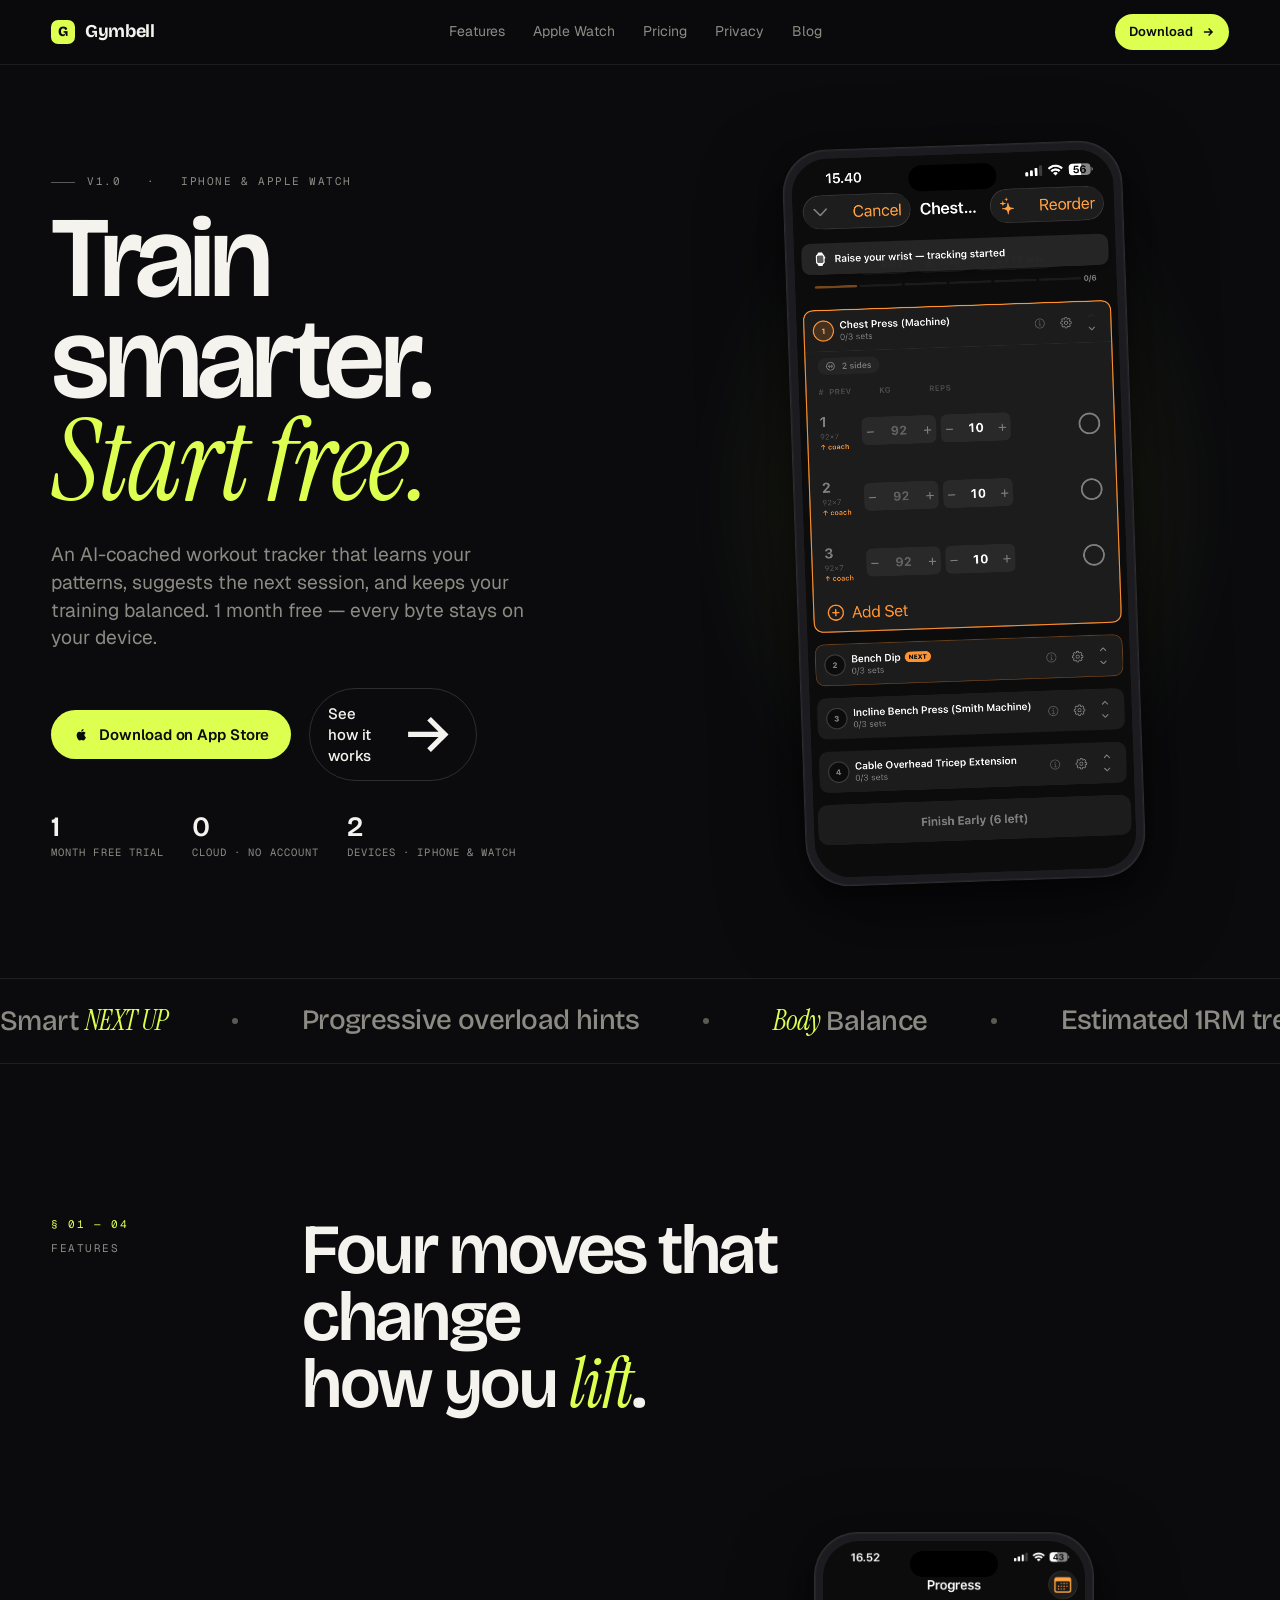
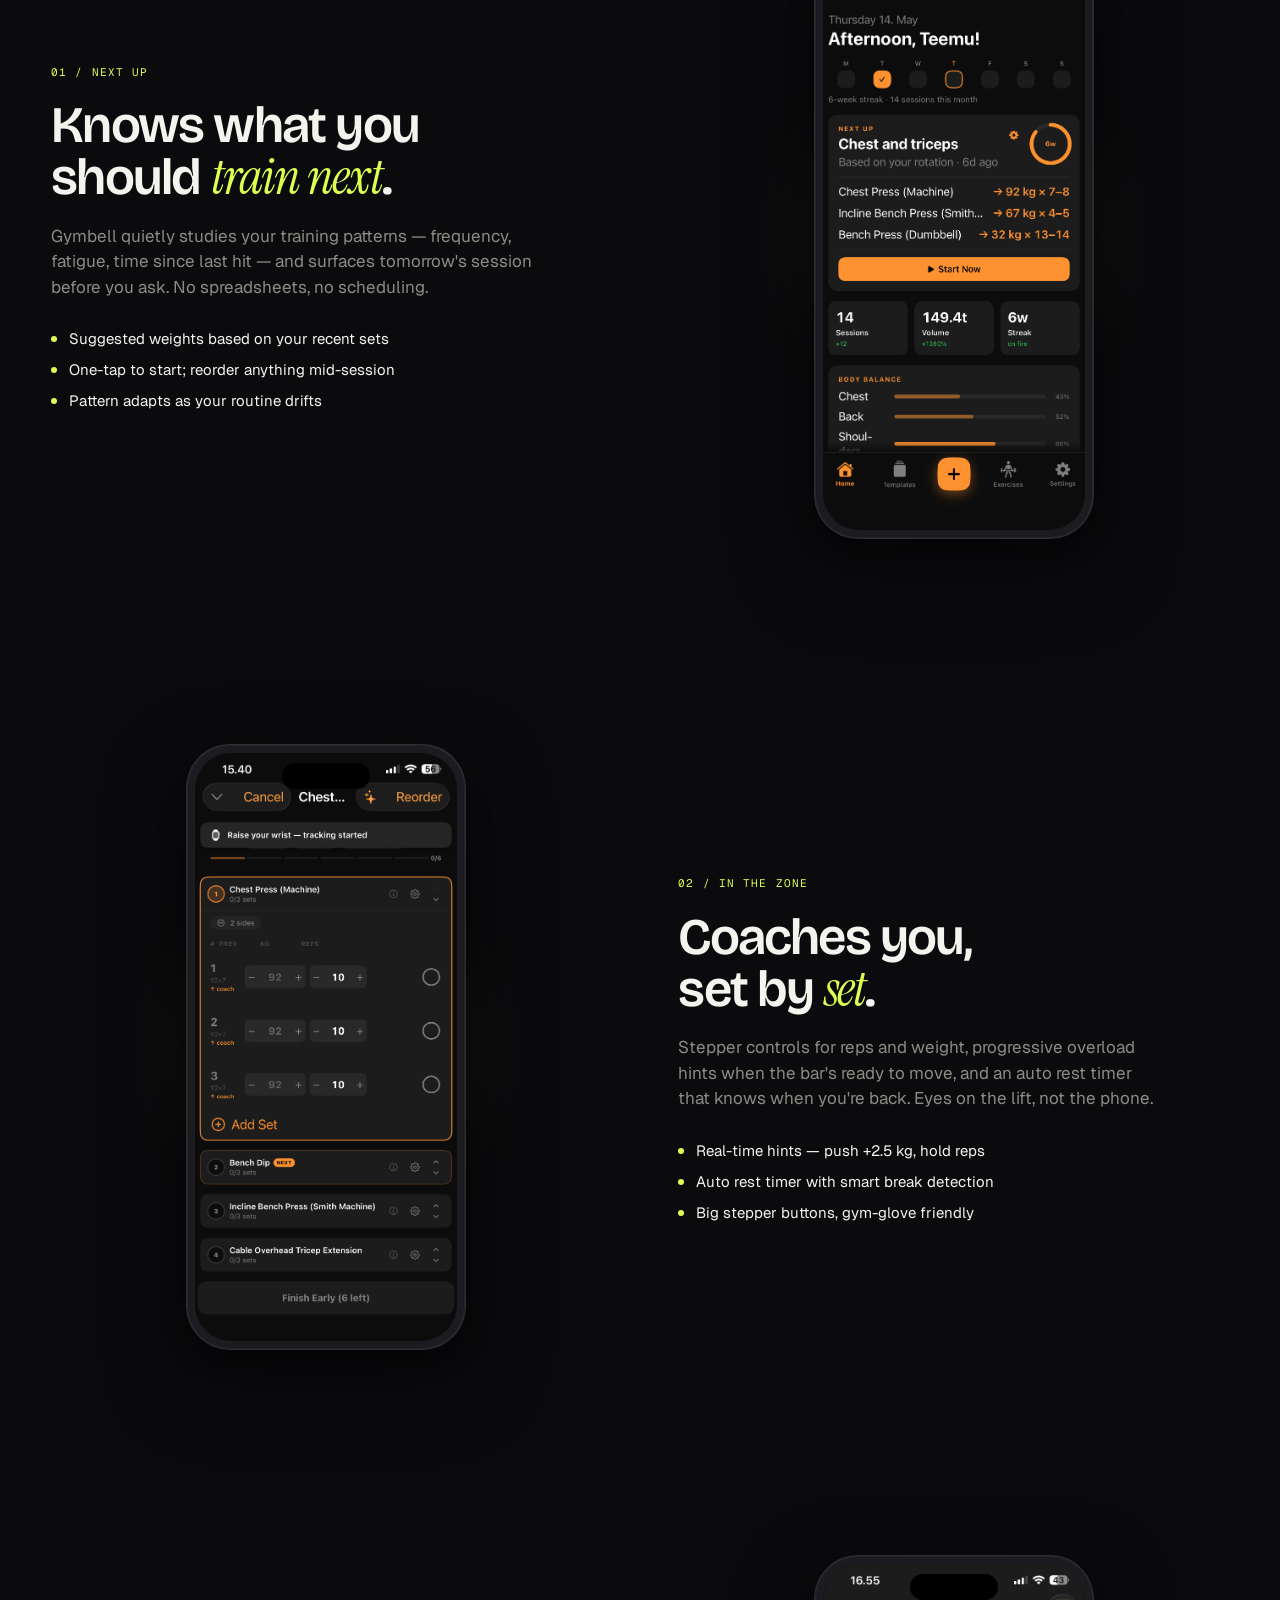
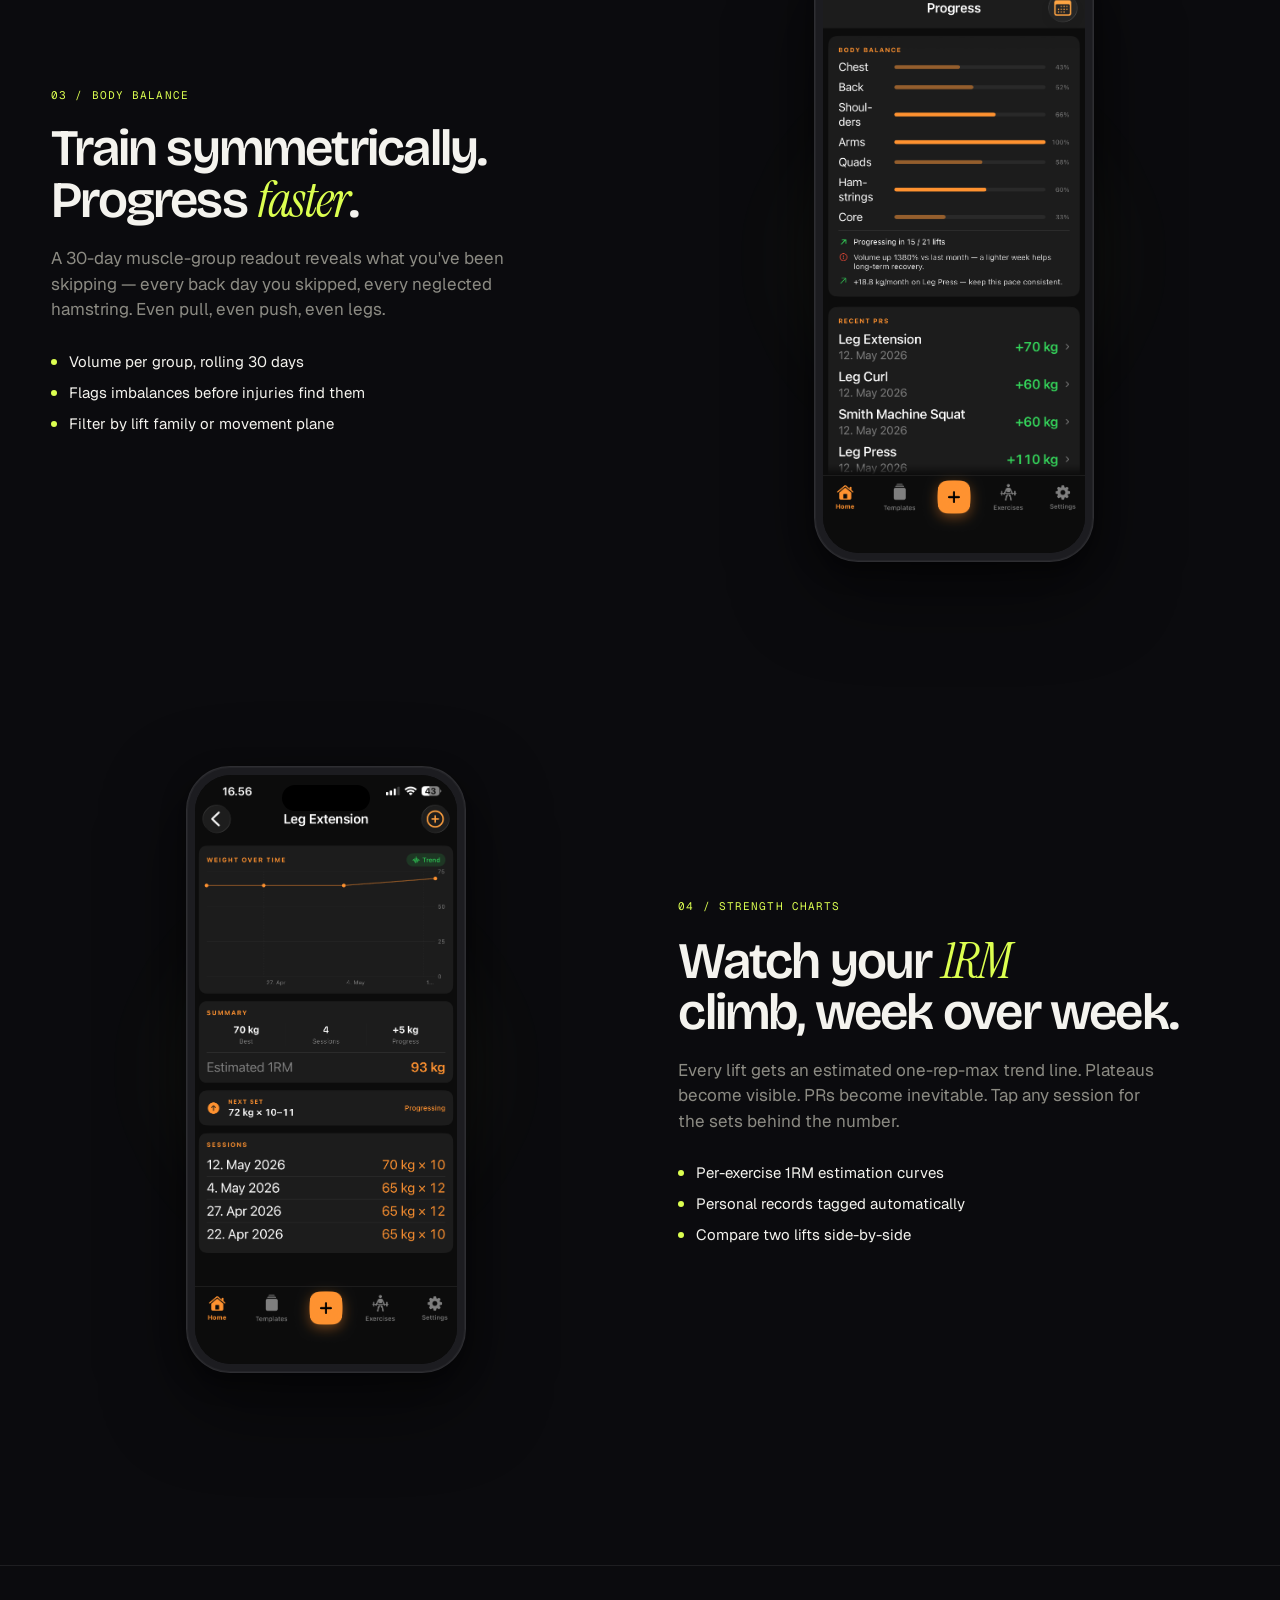
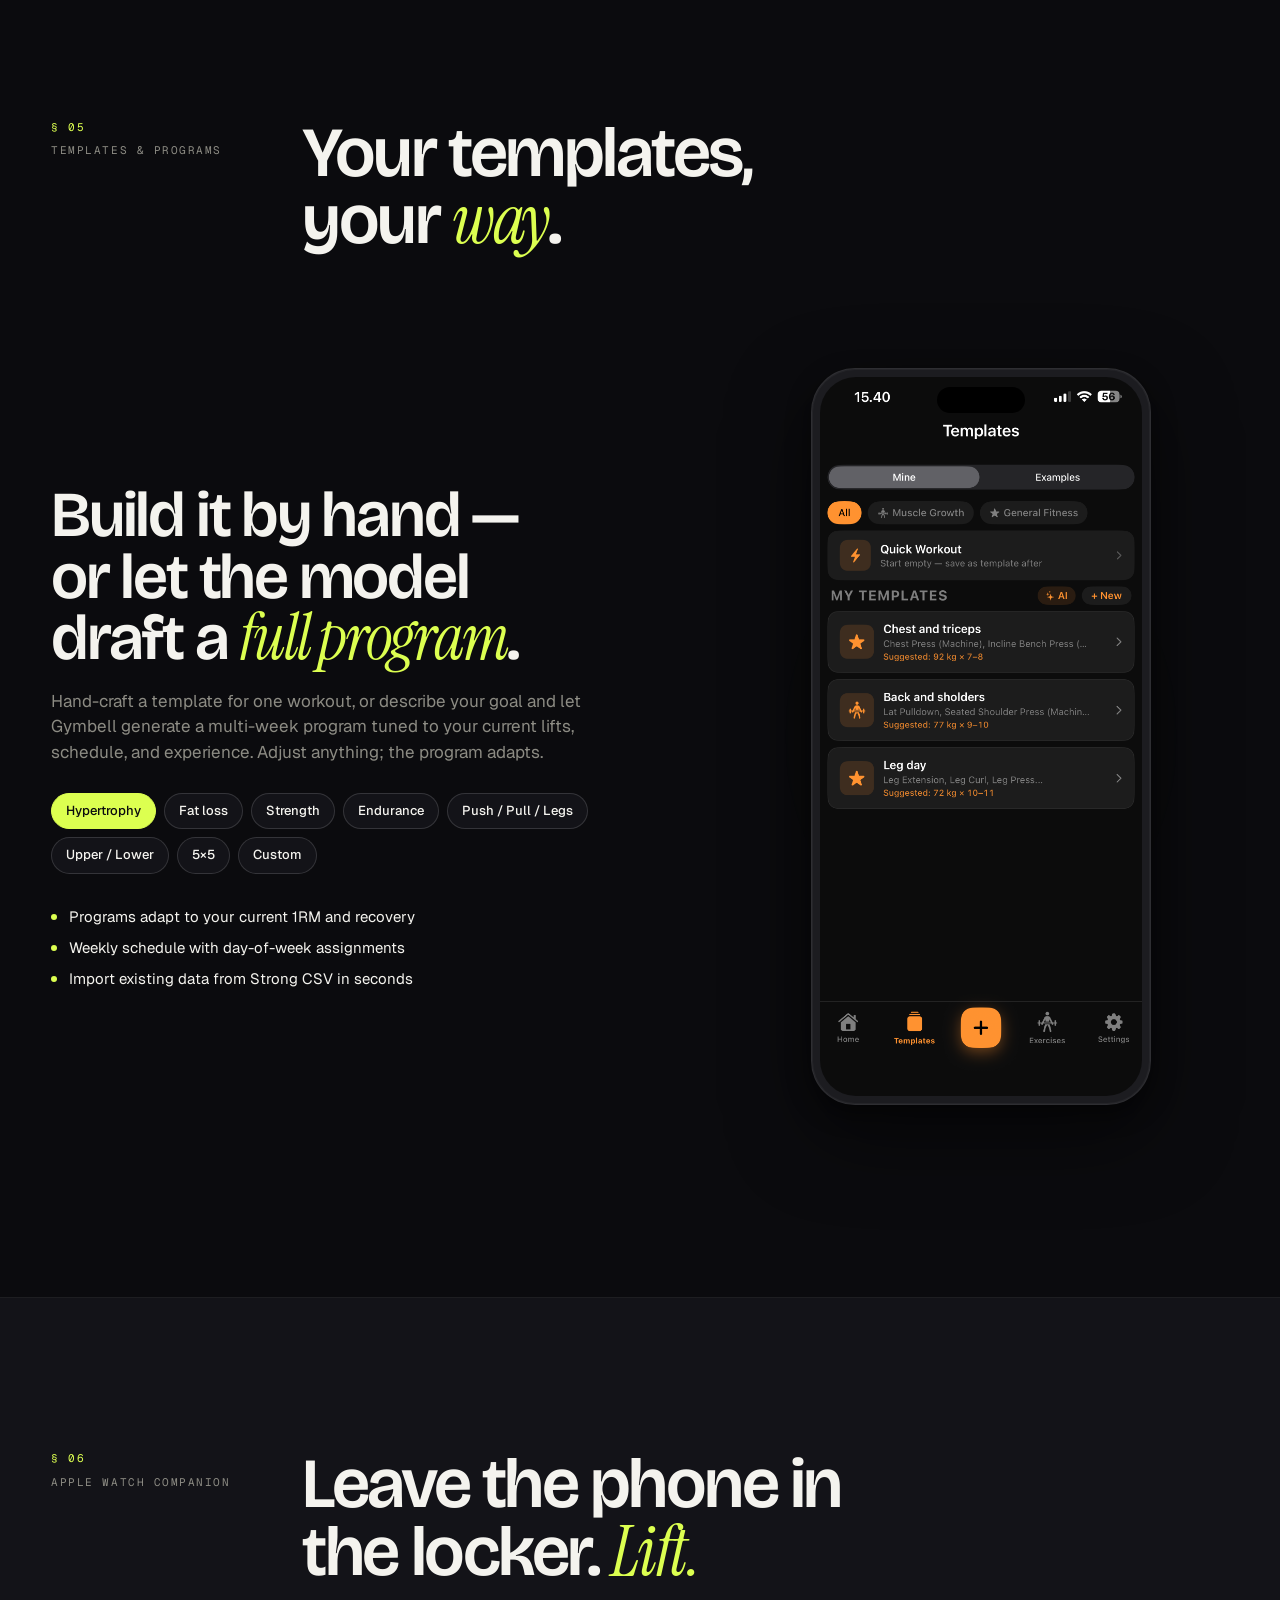
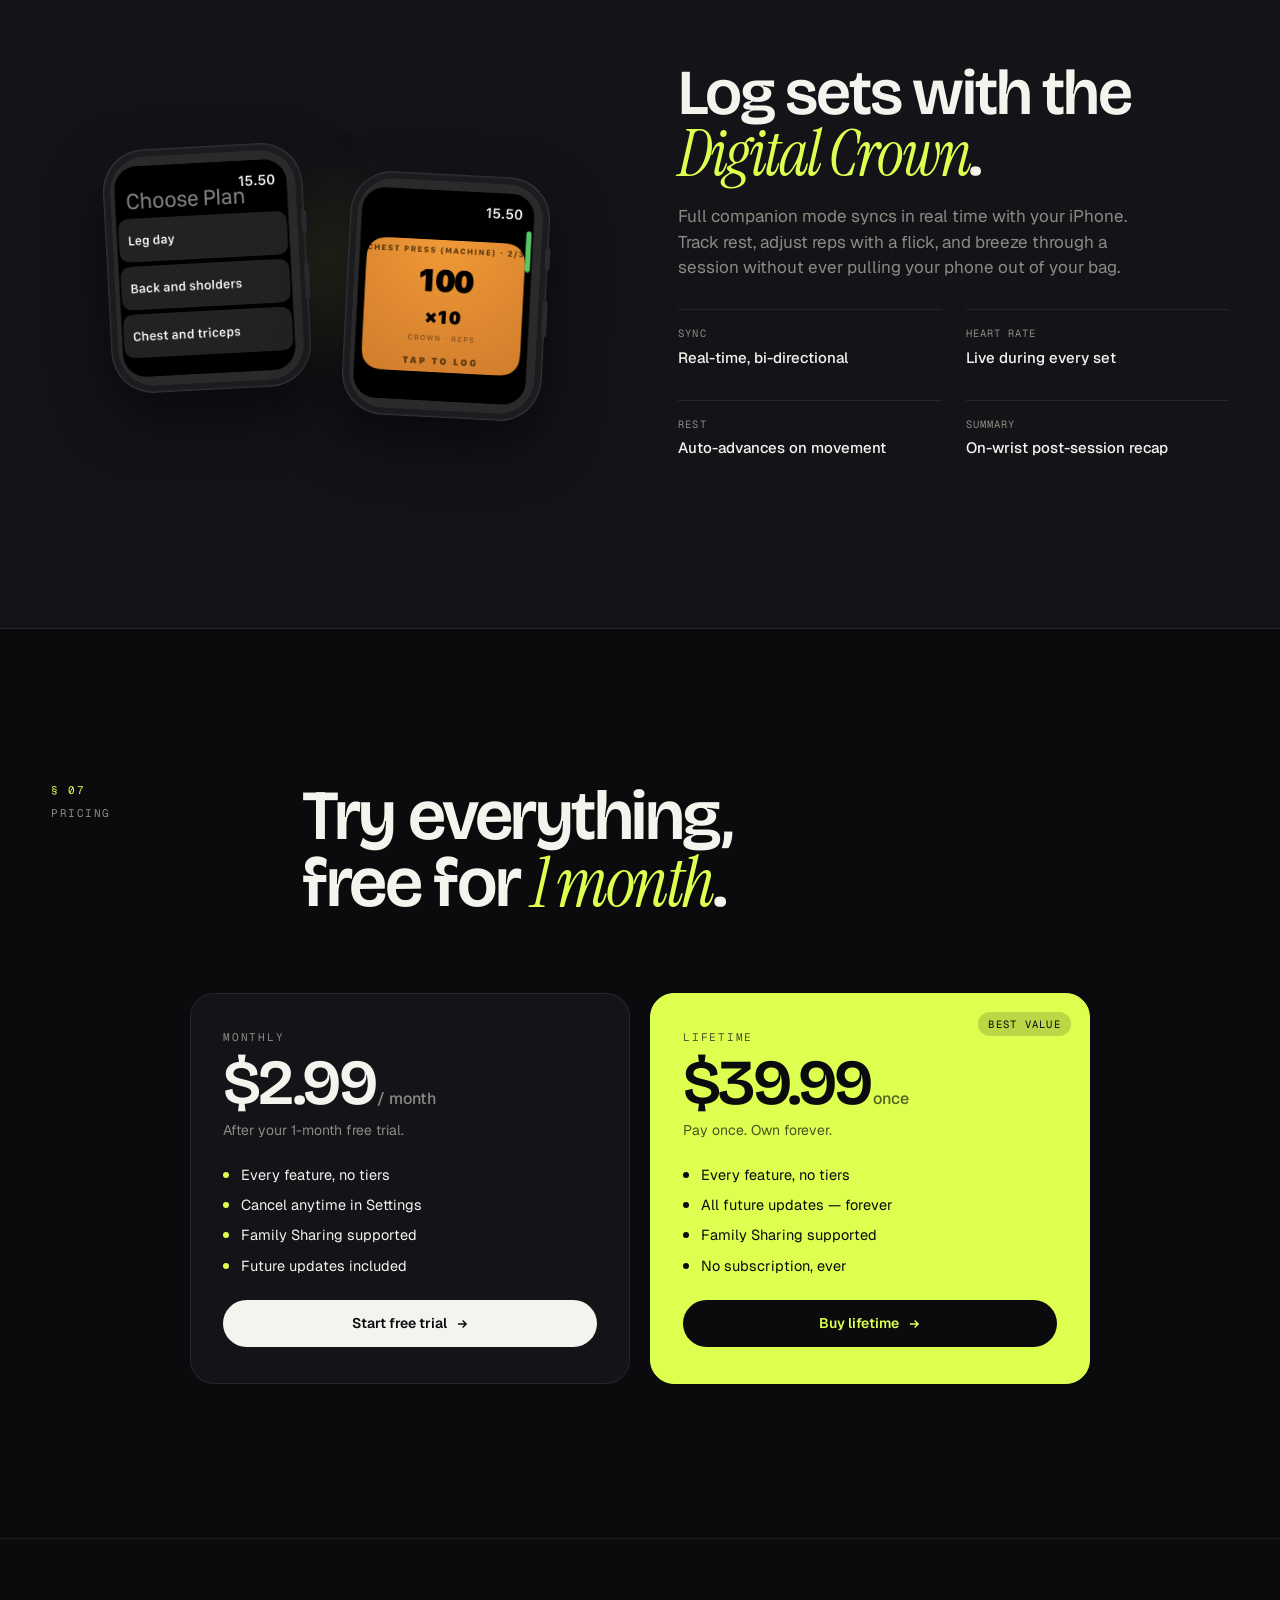
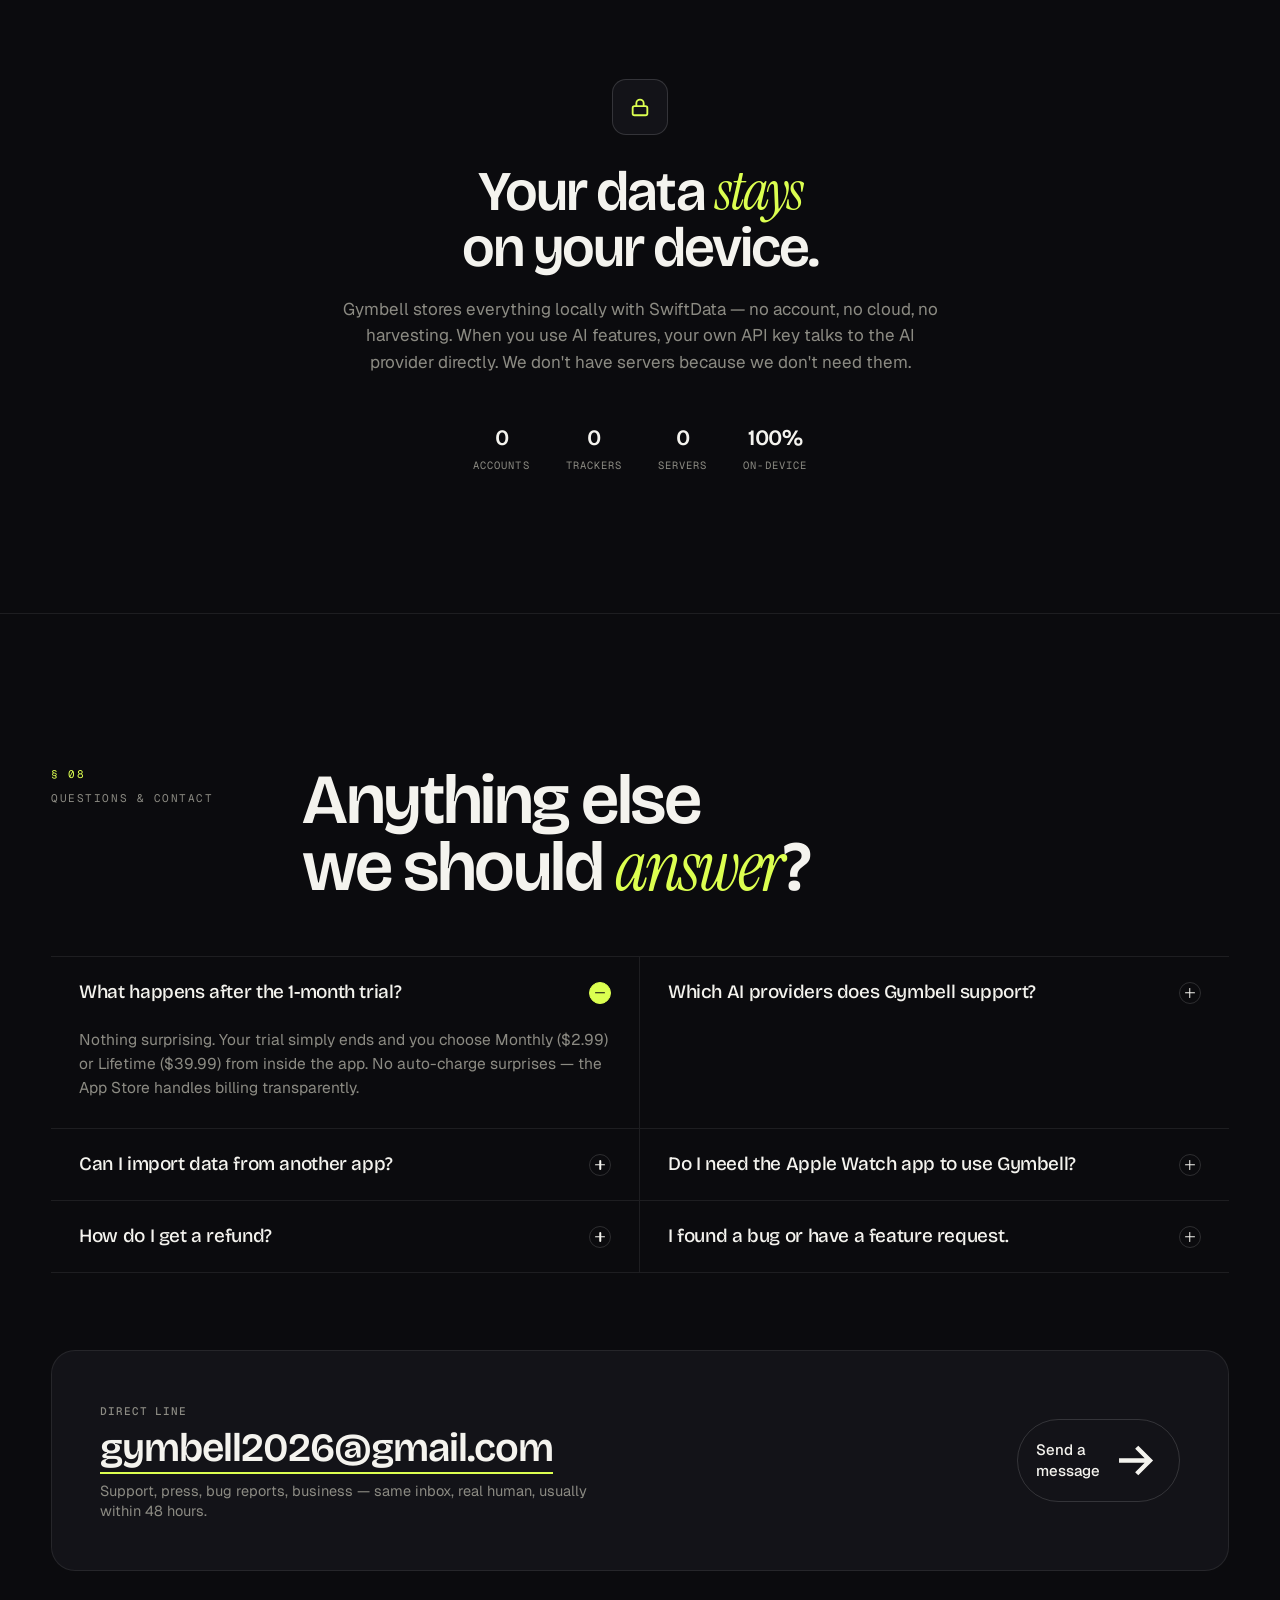
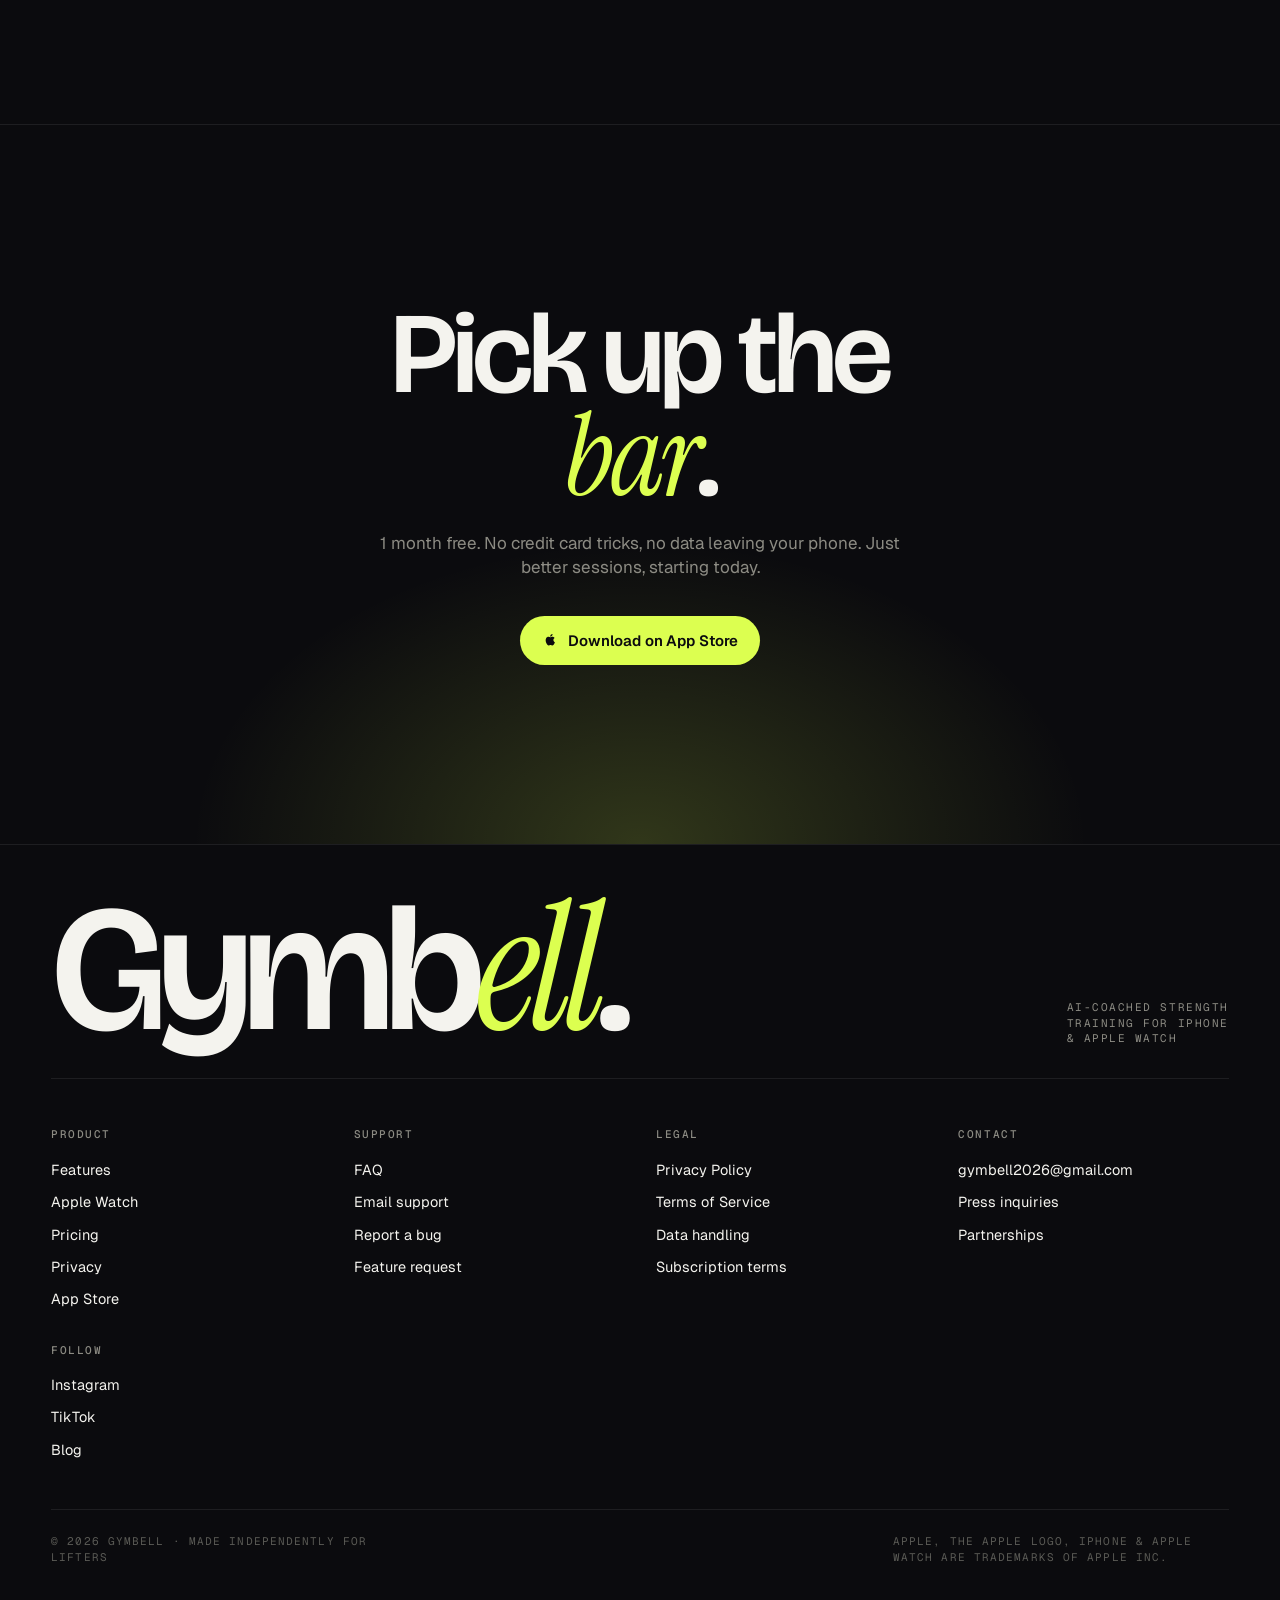
==== index.html @ e5670192 "Add Blog to nav + Instagram/TikTok social links to footer" ====
<!doctype html>
<html lang="en">
<head>
<meta charset="utf-8" />
<meta name="viewport" content="width=device-width,initial-scale=1" />
<title>Gymbell — Train smarter. Start free.</title>

<link rel="preconnect" href="https://fonts.googleapis.com">
<link rel="preconnect" href="https://fonts.gstatic.com" crossorigin>
<link rel="stylesheet" href="https://fonts.googleapis.com/css2?family=Bricolage+Grotesque:opsz,wght@12..96,400;12..96,500;12..96,600;12..96,700&family=Geist:wght@300;400;500;600;700&family=Geist+Mono:wght@400;500;600&family=Instrument+Serif:ital@0;1&display=swap" />

<link rel="stylesheet" href="styles.css" />

</head>
<body>

<!-- ============================================ NAV -->
<nav class="nav">
  <div class="nav-inner">
    <a class="brand" href="#">
      <span class="brand-mark">G</span>
      <span>Gymbell</span>
    </a>
    <div class="nav-links">
      <a href="#features">Features</a>
      <a href="#watch">Apple Watch</a>
      <a href="#pricing">Pricing</a>
      <a href="#privacy">Privacy</a>
      <a href="blog.html">Blog</a>
    </div>
    <a class="nav-cta" href="https://apps.apple.com/fi/app/gymbell/id6769465638?l=fi">
      Download
      <svg viewBox="0 0 24 24" fill="none" stroke="currentColor" stroke-width="2.5"><path d="M5 12h14M13 6l6 6-6 6"/></svg>
    </a>
  </div>
</nav>

<!-- ============================================ HERO -->
<header class="hero">
  <div class="shell hero-grid">
    <div class="hero-copy">
      <div class="eyebrow">v1.0 &nbsp; · &nbsp; iPhone &amp; Apple Watch</div>
      <h1>Train<br/>smarter.<br/><em>Start free.</em></h1>
      <p class="lede">An AI-coached workout tracker that learns your patterns, suggests the next session, and keeps your training balanced. 1 month free — every byte stays on your device.</p>

      <div class="hero-actions">
        <a class="btn-primary" href="https://apps.apple.com/fi/app/gymbell/id6769465638?l=fi">
          <svg viewBox="0 0 24 24" fill="currentColor"><path d="M17.05 12.04c-.02-2.13 1.74-3.16 1.82-3.21-.99-1.45-2.54-1.65-3.09-1.67-1.31-.13-2.57.77-3.24.77-.69 0-1.71-.75-2.82-.73-1.45.02-2.79.84-3.54 2.14-1.51 2.62-.39 6.5 1.08 8.62.72 1.04 1.58 2.21 2.7 2.17 1.09-.04 1.5-.7 2.81-.7 1.31 0 1.68.7 2.83.68 1.17-.02 1.91-1.06 2.62-2.11.83-1.21 1.17-2.38 1.19-2.44-.03-.01-2.28-.87-2.36-3.52zM14.94 5.73c.6-.74 1.01-1.75.9-2.77-.87.04-1.94.59-2.57 1.32-.56.65-1.05 1.7-.92 2.69.98.08 1.97-.49 2.59-1.24z"/></svg>
          Download on App Store
        </a>
        <a class="btn-ghost" href="#features">
          See how it works
          <svg viewBox="0 0 24 24" fill="none" stroke="currentColor" stroke-width="2"><path d="M5 12h14M13 6l6 6-6 6"/></svg>
        </a>
      </div>

      <div class="hero-trust">
        <div class="trust-item">
          <span class="num">1</span>
          <span class="lbl">Month free trial</span>
        </div>
        <div class="trust-item">
          <span class="num">0</span>
          <span class="lbl">Cloud · No account</span>
        </div>
        <div class="trust-item">
          <span class="num">2</span>
          <span class="lbl">Devices · iPhone &amp; Watch</span>
        </div>
      </div>
    </div>

    <div class="hero-phone-wrap">
      <div class="phone phone--lg">
        <div class="phone-screen">
          <div class="phone-island"></div>
          <img class="slot-img" loading="lazy" src="https://cetepek.github.io/Gymbell/assets/IMG_8225.PNG" alt="Drop IMG_8225 — active session with coach hints" />
        </div>
      </div>
    </div>
  </div>
</header>

<!-- ============================================ MARQUEE -->
<div class="marquee">
  <div class="marquee-track">
    <span>Smart <em>NEXT&nbsp;UP</em></span><span class="dot"></span>
    <span>Progressive overload hints</span><span class="dot"></span>
    <span><em>Body</em> Balance</span><span class="dot"></span>
    <span>Estimated 1RM trends</span><span class="dot"></span>
    <span>AI program <em>generator</em></span><span class="dot"></span>
    <span>Apple Watch companion</span><span class="dot"></span>
    <span><em>Local-only</em> SwiftData</span><span class="dot"></span>
    <span>Strong CSV import</span><span class="dot"></span>
    <!-- duplicate for seamless loop -->
    <span>Smart <em>NEXT&nbsp;UP</em></span><span class="dot"></span>
    <span>Progressive overload hints</span><span class="dot"></span>
    <span><em>Body</em> Balance</span><span class="dot"></span>
    <span>Estimated 1RM trends</span><span class="dot"></span>
    <span>AI program <em>generator</em></span><span class="dot"></span>
    <span>Apple Watch companion</span><span class="dot"></span>
    <span><em>Local-only</em> SwiftData</span><span class="dot"></span>
    <span>Strong CSV import</span><span class="dot"></span>
  </div>
</div>

<!-- ============================================ FEATURES -->
<section class="section" id="features">
  <div class="shell">
    <div class="section-head">
      <div class="meta">
        <span class="num">§ 01 — 04</span>
        <span>Features</span>
      </div>
      <h2>Four moves that change<br/>how you <em>lift</em>.</h2>
    </div>

    <div class="features">

      <!-- FEATURE 01 -->
      <article class="feature">
        <div class="feature-copy">
          <span class="tag-num">01 / NEXT UP</span>
          <h3>Knows what you<br/>should <em>train next</em>.</h3>
          <p>Gymbell quietly studies your training patterns — frequency, fatigue, time since last hit — and surfaces tomorrow's session before you ask. No spreadsheets, no scheduling.</p>
          <ul class="feature-bullets">
            <li>Suggested weights based on your recent sets</li>
            <li>One-tap to start; reorder anything mid-session</li>
            <li>Pattern adapts as your routine drifts</li>
          </ul>
        </div>
        <div class="feature-visual">
          <div class="phone">
            <div class="phone-screen">
              <div class="phone-island"></div>
              <img class="slot-img" loading="lazy" src="assets/next_up.PNG" alt="Drop start-workout / next-up screen" />
            </div>
          </div>
        </div>
      </article>

      <!-- FEATURE 02 -->
      <article class="feature">
        <div class="feature-copy">
          <span class="tag-num">02 / IN THE ZONE</span>
          <h3>Coaches you,<br/>set by <em>set</em>.</h3>
          <p>Stepper controls for reps and weight, progressive overload hints when the bar's ready to move, and an auto rest timer that knows when you're back. Eyes on the lift, not the phone.</p>
          <ul class="feature-bullets">
            <li>Real-time hints — push +2.5 kg, hold reps</li>
            <li>Auto rest timer with smart break detection</li>
            <li>Big stepper buttons, gym-glove friendly</li>
          </ul>
        </div>
        <div class="feature-visual">
          <div class="phone">
            <div class="phone-screen">
              <div class="phone-island"></div>
              <img class="slot-img" loading="lazy" src="https://cetepek.github.io/Gymbell/assets/IMG_8225.PNG" alt="Drop active-session screen" />
            </div>
          </div>
        </div>
      </article>

      <!-- FEATURE 03 -->
      <article class="feature">
        <div class="feature-copy">
          <span class="tag-num">03 / BODY BALANCE</span>
          <h3>Train symmetrically.<br/>Progress <em>faster</em>.</h3>
          <p>A 30-day muscle-group readout reveals what you've been skipping — every back day you skipped, every neglected hamstring. Even pull, even push, even legs.</p>
          <ul class="feature-bullets">
            <li>Volume per group, rolling 30 days</li>
            <li>Flags imbalances before injuries find them</li>
            <li>Filter by lift family or movement plane</li>
          </ul>
        </div>
        <div class="feature-visual">
          <div class="phone">
            <div class="phone-screen">
              <div class="phone-island"></div>
              <img class="slot-img" loading="lazy" src="assets/body_balance.png" alt="Drop body balance screen" />
            </div>
          </div>
        </div>
      </article>

      <!-- FEATURE 04 -->
      <article class="feature">
        <div class="feature-copy">
          <span class="tag-num">04 / STRENGTH CHARTS</span>
          <h3>Watch your <em>1RM</em><br/>climb, week over week.</h3>
          <p>Every lift gets an estimated one-rep-max trend line. Plateaus become visible. PRs become inevitable. Tap any session for the sets behind the number.</p>
          <ul class="feature-bullets">
            <li>Per-exercise 1RM estimation curves</li>
            <li>Personal records tagged automatically</li>
            <li>Compare two lifts side-by-side</li>
          </ul>
        </div>
        <div class="feature-visual">
          <div class="phone">
            <div class="phone-screen">
              <div class="phone-island"></div>
              <img class="slot-img" loading="lazy" src="assets/strength_charts.png" alt="Drop strength chart screen" />
            </div>
          </div>
        </div>
      </article>

    </div>
  </div>
</section>

<!-- ============================================ TEMPLATES -->
<section class="section">
  <div class="shell">
    <div class="section-head">
      <div class="meta">
        <span class="num">§ 05</span>
        <span>Templates &amp; Programs</span>
      </div>
      <h2>Your templates,<br/>your <em>way</em>.</h2>
    </div>

    <div class="templates-grid">
      <div class="templates-copy">
        <h3>Build it by hand —<br/>or let the model<br/>draft a <em>full program</em>.</h3>
        <p>Hand-craft a template for one workout, or describe your goal and let Gymbell generate a multi-week program tuned to your current lifts, schedule, and experience. Adjust anything; the program adapts.</p>

        <div class="template-chips">
          <span class="chip accent">Hypertrophy</span>
          <span class="chip">Fat loss</span>
          <span class="chip">Strength</span>
          <span class="chip">Endurance</span>
          <span class="chip">Push / Pull / Legs</span>
          <span class="chip">Upper / Lower</span>
          <span class="chip">5×5</span>
          <span class="chip">Custom</span>
        </div>

        <ul class="feature-bullets" style="margin-top:32px">
          <li>Programs adapt to your current 1RM and recovery</li>
          <li>Weekly schedule with day-of-week assignments</li>
          <li>Import existing data from Strong CSV in seconds</li>
        </ul>
      </div>

      <div class="feature-visual">
        <div class="phone phone--lg">
          <div class="phone-screen">
            <div class="phone-island"></div>
            <img class="slot-img" loading="lazy" src="https://cetepek.github.io/Gymbell/assets/IMG_8224.PNG" alt="Drop templates / programs screen" />
          </div>
        </div>
      </div>
    </div>
  </div>
</section>

<!-- ============================================ WATCH -->
<section class="section watch-section" id="watch">
  <div class="shell">
    <div class="section-head">
      <div class="meta">
        <span class="num">§ 06</span>
        <span>Apple Watch Companion</span>
      </div>
      <h2>Leave the phone in<br/>the locker. <em>Lift.</em></h2>
    </div>

    <div class="watch-grid">
      <div class="watch-visual">
        <div class="watch">
          <div class="watch-screen">
            <img class="slot-img" loading="lazy" src="https://cetepek.github.io/Gymbell/assets/watch-choose-plan.png" alt="Watch — plan select" />
          </div>
        </div>
        <div class="watch">
          <div class="watch-screen">
            <img class="slot-img" loading="lazy" src="https://cetepek.github.io/Gymbell/assets/watch-active-set.png" alt="Watch — active set" />
          </div>
        </div>
      </div>

      <div class="watch-copy">
        <h3>Log sets with the<br/><em>Digital Crown</em>.</h3>
        <p>Full companion mode syncs in real time with your iPhone. Track rest, adjust reps with a flick, and breeze through a session without ever pulling your phone out of your bag.</p>

        <div class="watch-features">
          <div class="watch-feature">
            <span class="lbl">Sync</span>
            <span class="val">Real-time, bi-directional</span>
          </div>
          <div class="watch-feature">
            <span class="lbl">Heart rate</span>
            <span class="val">Live during every set</span>
          </div>
          <div class="watch-feature">
            <span class="lbl">Rest</span>
            <span class="val">Auto-advances on movement</span>
          </div>
          <div class="watch-feature">
            <span class="lbl">Summary</span>
            <span class="val">On-wrist post-session recap</span>
          </div>
        </div>
      </div>
    </div>
  </div>
</section>

<!-- ============================================ PRICING -->
<section class="section" id="pricing">
  <div class="shell">
    <div class="section-head">
      <div class="meta">
        <span class="num">§ 07</span>
        <span>Pricing</span>
      </div>
      <h2>Try everything,<br/>free for <em>1 month</em>.</h2>
    </div>

    <div class="pricing-grid">
      <div class="price-card">
        <div class="price-head">
          <span class="price-name">Monthly</span>
          <span class="price-tag">$2.99<span class="unit">/ month</span></span>
          <span class="price-sub">After your 1-month free trial.</span>
        </div>
        <ul class="price-features">
          <li>Every feature, no tiers</li>
          <li>Cancel anytime in Settings</li>
          <li>Family Sharing supported</li>
          <li>Future updates included</li>
        </ul>
        <a class="price-cta" href="https://apps.apple.com/fi/app/gymbell/id6769465638?l=fi">
          Start free trial
          <svg viewBox="0 0 24 24" width="14" height="14" fill="none" stroke="currentColor" stroke-width="2.5"><path d="M5 12h14M13 6l6 6-6 6"/></svg>
        </a>
      </div>

      <div class="price-card featured">
        <span class="price-badge">Best value</span>
        <div class="price-head">
          <span class="price-name">Lifetime</span>
          <span class="price-tag">$39.99<span class="unit">once</span></span>
          <span class="price-sub">Pay once. Own forever.</span>
        </div>
        <ul class="price-features">
          <li>Every feature, no tiers</li>
          <li>All future updates — forever</li>
          <li>Family Sharing supported</li>
          <li>No subscription, ever</li>
        </ul>
        <a class="price-cta" href="https://apps.apple.com/fi/app/gymbell/id6769465638?l=fi">
          Buy lifetime
          <svg viewBox="0 0 24 24" width="14" height="14" fill="none" stroke="currentColor" stroke-width="2.5"><path d="M5 12h14M13 6l6 6-6 6"/></svg>
        </a>
      </div>
    </div>
  </div>
</section>

<!-- ============================================ PRIVACY -->
<section class="section privacy" id="privacy">
  <div class="shell">
    <div class="lock">
      <svg viewBox="0 0 24 24" fill="none" stroke="currentColor" stroke-width="2">
        <rect x="4" y="11" width="16" height="10" rx="2"/>
        <path d="M8 11V8a4 4 0 0 1 8 0v3"/>
      </svg>
    </div>
    <h3>Your data <em>stays</em><br/>on your device.</h3>
    <p>Gymbell stores everything locally with SwiftData — no account, no cloud, no harvesting. When you use AI features, your own API key talks to the AI provider directly. We don't have servers because we don't need them.</p>

    <div class="privacy-meta">
      <div class="item"><span class="v">0</span><span class="l">Accounts</span></div>
      <div class="item"><span class="v">0</span><span class="l">Trackers</span></div>
      <div class="item"><span class="v">0</span><span class="l">Servers</span></div>
      <div class="item"><span class="v">100%</span><span class="l">On-device</span></div>
    </div>
  </div>
</section>

<!-- ============================================ FAQ / CONTACT -->
<section class="section faq-section" id="contact">
  <div class="shell">
    <div class="section-head">
      <div class="meta">
        <span class="num">§ 08</span>
        <span>Questions &amp; Contact</span>
      </div>
      <h2>Anything else<br/>we should <em>answer</em>?</h2>
    </div>

    <div class="faq-grid">
      <details class="faq" open>
        <summary>
          <span class="faq-q">What happens after the 1-month trial?</span>
          <span class="faq-icon" aria-hidden="true"></span>
        </summary>
        <div class="faq-a">Nothing surprising. Your trial simply ends and you choose Monthly ($2.99) or Lifetime ($39.99) from inside the app. No auto-charge surprises — the App Store handles billing transparently.</div>
      </details>
      <details class="faq">
        <summary>
          <span class="faq-q">Which AI providers does Gymbell support?</span>
          <span class="faq-icon" aria-hidden="true"></span>
        </summary>
        <div class="faq-a">You bring your own API key — currently Apple Intelligence, Claude (Anthropic), OpenAI, and Google Gemini, plus any OpenAI-compatible endpoint. Your key is stored locally in iOS Keychain and used only to call the provider directly.</div>
      </details>
      <details class="faq">
        <summary>
          <span class="faq-q">Can I import data from another app?</span>
          <span class="faq-icon" aria-hidden="true"></span>
        </summary>
        <div class="faq-a">Yes — Strong CSV imports are supported out of the box. Drop the file from Files or share it from Strong; Gymbell maps exercises automatically.</div>
      </details>
      <details class="faq">
        <summary>
          <span class="faq-q">Do I need the Apple Watch app to use Gymbell?</span>
          <span class="faq-icon" aria-hidden="true"></span>
        </summary>
        <div class="faq-a">No. Gymbell works fully on iPhone alone. The Watch app is a free companion that mirrors the active session for hands-off logging.</div>
      </details>
      <details class="faq">
        <summary>
          <span class="faq-q">How do I get a refund?</span>
          <span class="faq-icon" aria-hidden="true"></span>
        </summary>
        <div class="faq-a">Refunds are handled through Apple — open the App Store, tap your profile → Purchase History, then Report a Problem. We're happy to vouch for any genuine issue; just email us first and we'll help.</div>
      </details>
      <details class="faq">
        <summary>
          <span class="faq-q">I found a bug or have a feature request.</span>
          <span class="faq-icon" aria-hidden="true"></span>
        </summary>
        <div class="faq-a">Please email <a href="mailto:gymbell2026@gmail.com">gymbell2026@gmail.com</a> with a short description (and a screen recording if you can). Gymbell is built by one person and every message is read.</div>
      </details>
    </div>

    <div class="contact-card">
      <div>
        <span class="mono">Direct line</span>
        <div class="contact-email"><a href="mailto:gymbell2026@gmail.com">gymbell2026@gmail.com</a></div>
        <p class="contact-sub">Support, press, bug reports, business — same inbox, real human, usually within 48 hours.</p>
      </div>
      <a class="btn-ghost" href="mailto:gymbell2026@gmail.com">
        Send a message
        <svg viewBox="0 0 24 24" fill="none" stroke="currentColor" stroke-width="2"><path d="M5 12h14M13 6l6 6-6 6"/></svg>
      </a>
    </div>
  </div>
</section>

<!-- ============================================ FINAL CTA -->
<section class="final-cta">
  <div class="shell">
    <h2>Pick up the<br/><em>bar</em>.</h2>
    <p>1 month free. No credit card tricks, no data leaving your phone. Just better sessions, starting today.</p>
    <a class="btn-primary" href="https://apps.apple.com/fi/app/gymbell/id6769465638?l=fi">
      <svg viewBox="0 0 24 24" fill="currentColor"><path d="M17.05 12.04c-.02-2.13 1.74-3.16 1.82-3.21-.99-1.45-2.54-1.65-3.09-1.67-1.31-.13-2.57.77-3.24.77-.69 0-1.71-.75-2.82-.73-1.45.02-2.79.84-3.54 2.14-1.51 2.62-.39 6.5 1.08 8.62.72 1.04 1.58 2.21 2.7 2.17 1.09-.04 1.5-.7 2.81-.7 1.31 0 1.68.7 2.83.68 1.17-.02 1.91-1.06 2.62-2.11.83-1.21 1.17-2.38 1.19-2.44-.03-.01-2.28-.87-2.36-3.52zM14.94 5.73c.6-.74 1.01-1.75.9-2.77-.87.04-1.94.59-2.57 1.32-.56.65-1.05 1.7-.92 2.69.98.08 1.97-.49 2.59-1.24z"/></svg>
      Download on App Store
    </a>
  </div>
</section>

<!-- ============================================ FOOTER -->
<footer>
  <div class="foot-top">
    <div class="foot-mark">Gymb<em>ell</em>.</div>
    <div class="foot-tag">AI-coached strength<br/>training for iPhone<br/>&amp; Apple Watch</div>
  </div>

  <div class="foot-cols">
    <div class="foot-col">
      <h4>Product</h4>
      <ul>
        <li><a href="#features">Features</a></li>
        <li><a href="#watch">Apple Watch</a></li>
        <li><a href="#pricing">Pricing</a></li>
        <li><a href="#privacy">Privacy</a></li>
        <li><a href="https://apps.apple.com/fi/app/gymbell/id6769465638?l=fi">App Store</a></li>
      </ul>
    </div>
    <div class="foot-col">
      <h4>Support</h4>
      <ul>
        <li><a href="#contact">FAQ</a></li>
        <li><a href="mailto:gymbell2026@gmail.com">Email support</a></li>
        <li><a href="mailto:gymbell2026@gmail.com?subject=Bug%20report">Report a bug</a></li>
        <li><a href="mailto:gymbell2026@gmail.com?subject=Feature%20request">Feature request</a></li>
      </ul>
    </div>
    <div class="foot-col">
      <h4>Legal</h4>
      <ul>
        <li><a href="https://cetepek.github.io/Gymbell/privacy.html">Privacy Policy</a></li>
        <li><a href="https://cetepek.github.io/Gymbell/terms.html">Terms of Service</a></li>
        <li><a href="https://cetepek.github.io/Gymbell/privacy.html#data">Data handling</a></li>
        <li><a href="https://cetepek.github.io/Gymbell/terms.html#subscription">Subscription terms</a></li>
      </ul>
    </div>
    <div class="foot-col">
      <h4>Contact</h4>
      <ul>
        <li><a href="mailto:gymbell2026@gmail.com">gymbell2026@gmail.com</a></li>
        <li><a href="mailto:gymbell2026@gmail.com?subject=Press%20inquiry">Press inquiries</a></li>
        <li><a href="mailto:gymbell2026@gmail.com?subject=Partnership">Partnerships</a></li>
      </ul>
    </div>
    <div class="foot-col">
      <h4>Follow</h4>
      <ul>
        <li><a href="https://www.instagram.com/gymbell2026" target="_blank" rel="noopener">Instagram</a></li>
        <li><a href="https://vm.tiktok.com/ZNRWsS66J/" target="_blank" rel="noopener">TikTok</a></li>
        <li><a href="blog.html">Blog</a></li>
      </ul>
    </div>
  </div>

  <div class="foot-bot">
    <span>© 2026 Gymbell · Made independently for lifters</span>
    <span>Apple, the Apple logo, iPhone &amp; Apple Watch are trademarks of Apple Inc.</span>
  </div>
</footer>

</body>
</html>
---- styles.css ----
/* ============================================
   Gymbell — landing
   ============================================ */

:root {
  /* Default palette — overridden by Tweaks */
  --bg: #0B0B0E;
  --bg-2: #131318;
  --bg-3: #1B1B22;
  --line: rgba(255,255,255,0.08);
  --line-2: rgba(255,255,255,0.14);
  --text: #F4F3EE;
  --text-dim: #8C8B83;
  --text-faint: #5A5A55;
  --accent: #DCFF50;
  --accent-ink: #0B0B0E;

  --display: "Bricolage Grotesque", "Geist", system-ui, sans-serif;
  --sans: "Geist", "Inter Tight", system-ui, sans-serif;
  --mono: "Geist Mono", "JetBrains Mono", ui-monospace, monospace;
  --serif: "Instrument Serif", "Cormorant Garamond", Georgia, serif;

  --pad: clamp(24px, 4vw, 80px);
  --max: 1440px;
}

* { box-sizing: border-box; margin: 0; padding: 0; }

html, body {
  background: var(--bg);
  color: var(--text);
  font-family: var(--sans);
  font-size: 16px;
  line-height: 1.4;
  -webkit-font-smoothing: antialiased;
  text-rendering: optimizeLegibility;
}

body {
  min-height: 100vh;
  overflow-x: hidden;
}

a { color: inherit; text-decoration: none; }
img { display: block; max-width: 100%; }
button { font: inherit; color: inherit; background: none; border: none; cursor: pointer; }

/* ============================================
   Typography utilities
   ============================================ */

.mono {
  font-family: var(--mono);
  font-size: 11px;
  letter-spacing: 0.08em;
  text-transform: uppercase;
  color: var(--text-dim);
  font-weight: 500;
}

.eyebrow {
  font-family: var(--mono);
  font-size: 11px;
  letter-spacing: 0.14em;
  text-transform: uppercase;
  color: var(--text-dim);
  display: inline-flex;
  align-items: center;
  gap: 12px;
}
.eyebrow::before {
  content: "";
  width: 24px;
  height: 1px;
  background: var(--text-faint);
}

.h-display {
  font-family: var(--display);
  font-weight: 600;
  letter-spacing: -0.035em;
  line-height: 0.92;
  font-variation-settings: "wdth" 100;
}
.h-italic {
  font-family: var(--serif);
  font-style: italic;
  font-weight: 400;
  letter-spacing: -0.015em;
}

.tag-num {
  font-family: var(--mono);
  font-size: 11px;
  color: var(--accent);
  letter-spacing: 0.1em;
}

/* ============================================
   Shell / layout
   ============================================ */

.shell {
  max-width: var(--max);
  margin: 0 auto;
  padding: 0 var(--pad);
}

/* ============================================
   Top nav
   ============================================ */

.nav {
  position: sticky;
  top: 0;
  z-index: 50;
  backdrop-filter: blur(18px) saturate(140%);
  background: color-mix(in oklab, var(--bg) 75%, transparent);
  border-bottom: 1px solid var(--line);
}
.nav-inner {
  display: flex;
  align-items: center;
  justify-content: space-between;
  height: 64px;
  max-width: var(--max);
  margin: 0 auto;
  padding: 0 var(--pad);
}
.brand {
  display: flex;
  align-items: center;
  gap: 10px;
  font-family: var(--display);
  font-weight: 700;
  font-size: 18px;
  letter-spacing: -0.02em;
}
.brand-mark {
  width: 24px;
  height: 24px;
  border-radius: 7px;
  background: var(--accent);
  color: var(--accent-ink);
  display: grid;
  place-items: center;
  font-family: var(--display);
  font-weight: 800;
  font-size: 14px;
}
.nav-links {
  display: flex;
  gap: 28px;
  font-size: 14px;
  color: var(--text-dim);
}
.nav-links a { transition: color 0.2s; }
.nav-links a:hover { color: var(--text); }
.nav-cta {
  display: inline-flex;
  align-items: center;
  gap: 8px;
  padding: 9px 14px;
  background: var(--accent);
  color: var(--accent-ink);
  border-radius: 999px;
  font-weight: 600;
  font-size: 13px;
  letter-spacing: -0.005em;
  transition: transform 0.15s ease;
}
.nav-cta:hover { transform: translateY(-1px); }
.nav-cta svg { width: 14px; height: 14px; }

@media (max-width: 720px) {
  .nav-links { display: none; }
}

/* ============================================
   Hero
   ============================================ */

.hero {
  position: relative;
  padding: clamp(40px, 8vw, 80px) 0 clamp(48px, 8vw, 96px);
  overflow: hidden;
}
.hero-grid {
  display: grid;
  grid-template-columns: 1.05fr 0.95fr;
  gap: clamp(32px, 5vw, 80px);
  align-items: center;
}
.hero-copy { max-width: 640px; }

.hero h1 {
  font-family: var(--display);
  font-weight: 600;
  font-size: clamp(56px, 9vw, 144px);
  letter-spacing: -0.04em;
  line-height: 0.88;
  margin: 18px 0 28px;
}
.hero h1 em {
  font-family: var(--serif);
  font-style: italic;
  font-weight: 400;
  letter-spacing: -0.02em;
  color: var(--accent);
}
.hero p.lede {
  font-size: clamp(17px, 1.5vw, 21px);
  line-height: 1.45;
  color: var(--text-dim);
  max-width: 480px;
  margin-bottom: 36px;
}

.hero-actions {
  display: flex;
  align-items: center;
  gap: 18px;
  flex-wrap: wrap;
}
.btn-primary {
  display: inline-flex;
  align-items: center;
  gap: 10px;
  padding: 14px 22px;
  background: var(--accent);
  color: var(--accent-ink);
  border-radius: 999px;
  font-weight: 600;
  font-size: 15px;
  letter-spacing: -0.005em;
  transition: transform 0.15s;
}
.btn-primary:hover { transform: translateY(-1px); }
.btn-primary svg { width: 16px; height: 16px; }

.btn-ghost {
  display: inline-flex;
  align-items: center;
  gap: 8px;
  padding: 14px 18px;
  color: var(--text);
  font-weight: 500;
  font-size: 15px;
  border-radius: 999px;
  border: 1px solid var(--line-2);
  transition: background 0.15s;
}
.btn-ghost:hover { background: var(--bg-2); }

.hero-trust {
  margin-top: 32px;
  display: flex;
  gap: 28px;
  flex-wrap: wrap;
}
.trust-item {
  display: flex;
  flex-direction: column;
  gap: 4px;
}
.trust-item .num {
  font-family: var(--display);
  font-size: 28px;
  font-weight: 600;
  letter-spacing: -0.03em;
  line-height: 1;
}
.trust-item .lbl {
  font-family: var(--mono);
  font-size: 10.5px;
  color: var(--text-dim);
  letter-spacing: 0.1em;
  text-transform: uppercase;
}

/* hero phone */
.hero-phone-wrap {
  position: relative;
  display: grid;
  justify-items: center;
}
.hero-phone-wrap::before {
  content: "";
  position: absolute;
  inset: -8% -8% -4% -8%;
  background: radial-gradient(60% 60% at 50% 50%, color-mix(in oklab, var(--accent) 16%, transparent), transparent 70%);
  filter: blur(40px);
  pointer-events: none;
  z-index: 0;
}
.hero-phone-wrap .phone {
  position: relative;
  z-index: 1;
  transform: rotate(-2deg);
}

@media (max-width: 900px) {
  .hero-grid { grid-template-columns: 1fr; gap: 32px; }
  .hero-phone-wrap .phone { transform: none; margin: 0 auto; }
}

/* ============================================
   Phone frame
   ============================================ */

.phone {
  --w: 280px;
  width: var(--w);
  aspect-ratio: 9 / 19.5;
  background: #1c1c20;
  border-radius: 44px;
  padding: 8px;
  border: 1px solid rgba(255,255,255,0.08);
  box-shadow:
    inset 0 0 0 1px rgba(255,255,255,0.04),
    0 30px 80px rgba(0,0,0,0.5),
    0 8px 24px rgba(0,0,0,0.4);
  position: relative;
}
.phone-screen {
  width: 100%;
  height: 100%;
  background: #0a0a0a;
  border-radius: 36px;
  overflow: hidden;
  position: relative;
}
.phone-island {
  position: absolute;
  top: 10px;
  left: 50%;
  transform: translateX(-50%);
  width: 88px;
  height: 26px;
  background: #000;
  border-radius: 999px;
  z-index: 5;
  pointer-events: none;
}
.phone image-slot {
  width: 100%;
  height: 100%;
  display: block;
}
.phone--lg { --w: 340px; }
.phone--xl { --w: 380px; }

/* ============================================
   Marquee
   ============================================ */

.marquee {
  border-top: 1px solid var(--line);
  border-bottom: 1px solid var(--line);
  overflow: hidden;
  padding: 22px 0;
  background: var(--bg);
}
.marquee-track {
  display: flex;
  gap: 64px;
  align-items: center;
  animation: marquee 40s linear infinite;
  width: max-content;
  font-family: var(--display);
  font-size: 28px;
  letter-spacing: -0.02em;
  color: var(--text-dim);
  font-weight: 500;
}
.marquee-track span em {
  font-family: var(--serif);
  font-style: italic;
  color: var(--accent);
}
.marquee-track .dot {
  width: 6px;
  height: 6px;
  border-radius: 99px;
  background: var(--text-faint);
}
@keyframes marquee {
  from { transform: translateX(0); }
  to { transform: translateX(-50%); }
}

/* ============================================
   Section header
   ============================================ */

.section {
  padding: clamp(80px, 12vw, 160px) 0;
  border-bottom: 1px solid var(--line);
}
.section-head {
  display: grid;
  grid-template-columns: 200px 1fr;
  gap: clamp(20px, 4vw, 64px);
  margin-bottom: clamp(40px, 6vw, 80px);
}
.section-head .meta {
  font-family: var(--mono);
  font-size: 11px;
  letter-spacing: 0.14em;
  text-transform: uppercase;
  color: var(--text-dim);
  display: flex;
  flex-direction: column;
  gap: 8px;
}
.section-head .meta .num {
  color: var(--accent);
}
.section-head h2 {
  font-family: var(--display);
  font-weight: 600;
  font-size: clamp(36px, 5.5vw, 84px);
  letter-spacing: -0.035em;
  line-height: 0.94;
  max-width: 14ch;
}
.section-head h2 em {
  font-family: var(--serif);
  font-style: italic;
  font-weight: 400;
  color: var(--accent);
}

@media (max-width: 720px) {
  .section-head { grid-template-columns: 1fr; }
}

/* ============================================
   Feature rows
   ============================================ */

.features {
  display: grid;
  gap: clamp(80px, 10vw, 140px);
}
.feature {
  display: grid;
  grid-template-columns: 1fr 1fr;
  align-items: center;
  gap: clamp(40px, 6vw, 96px);
}
.feature:nth-child(even) .feature-visual { order: -1; }

.feature-copy h3 {
  font-family: var(--display);
  font-weight: 600;
  font-size: clamp(32px, 4vw, 56px);
  letter-spacing: -0.035em;
  line-height: 1;
  margin: 18px 0 20px;
}
.feature-copy h3 em {
  font-family: var(--serif);
  font-style: italic;
  font-weight: 400;
  color: var(--accent);
}
.feature-copy p {
  font-size: 17px;
  line-height: 1.5;
  color: var(--text-dim);
  max-width: 44ch;
}

.feature-bullets {
  margin-top: 28px;
  display: grid;
  gap: 10px;
}
.feature-bullets li {
  list-style: none;
  display: flex;
  align-items: baseline;
  gap: 12px;
  font-size: 15px;
  color: var(--text);
}
.feature-bullets li::before {
  content: "";
  width: 6px;
  height: 6px;
  background: var(--accent);
  border-radius: 99px;
  flex: 0 0 auto;
  transform: translateY(-2px);
}

.feature-visual {
  display: grid;
  justify-items: center;
  position: relative;
  padding: clamp(24px, 3vw, 48px);
}
.feature-visual::before {
  content: "";
  position: absolute;
  inset: 10% 0 10% 0;
  background:
    radial-gradient(50% 50% at 50% 50%, color-mix(in oklab, var(--accent) 10%, transparent), transparent 70%);
  filter: blur(30px);
  pointer-events: none;
  z-index: 0;
}
.feature-visual .phone {
  position: relative;
  z-index: 1;
}

@media (max-width: 900px) {
  .feature { grid-template-columns: 1fr; }
  .feature:nth-child(even) .feature-visual { order: 0; }
}

/* ============================================
   Templates section
   ============================================ */

.templates-grid {
  display: grid;
  grid-template-columns: 1.1fr 0.9fr;
  gap: clamp(40px, 6vw, 80px);
  align-items: center;
}
.templates-copy h3 {
  font-family: var(--display);
  font-weight: 600;
  font-size: clamp(36px, 5vw, 72px);
  letter-spacing: -0.035em;
  line-height: 0.96;
  margin-bottom: 20px;
}
.templates-copy h3 em {
  font-family: var(--serif);
  font-style: italic;
  font-weight: 400;
  color: var(--accent);
}
.templates-copy p {
  font-size: 17px;
  color: var(--text-dim);
  line-height: 1.5;
  max-width: 50ch;
}
.template-chips {
  display: flex;
  flex-wrap: wrap;
  gap: 8px;
  margin-top: 28px;
}
.chip {
  padding: 8px 14px;
  border: 1px solid var(--line-2);
  border-radius: 999px;
  font-size: 13px;
  color: var(--text);
  font-weight: 500;
  background: var(--bg-2);
}
.chip.accent {
  background: var(--accent);
  color: var(--accent-ink);
  border-color: var(--accent);
}

@media (max-width: 900px) {
  .templates-grid { grid-template-columns: 1fr; }
}

/* ============================================
   Watch section
   ============================================ */

.watch-section {
  background: var(--bg-2);
  border-bottom: 1px solid var(--line);
}
.watch-grid {
  display: grid;
  grid-template-columns: 1fr 1fr;
  gap: clamp(40px, 6vw, 96px);
  align-items: center;
}
.watch-visual {
  display: flex;
  justify-content: center;
  gap: clamp(20px, 3vw, 40px);
  position: relative;
}
.watch-visual::before {
  content: "";
  position: absolute;
  inset: -10%;
  background:
    radial-gradient(40% 50% at 50% 50%, color-mix(in oklab, var(--accent) 12%, transparent), transparent 70%);
  filter: blur(30px);
  pointer-events: none;
}
.watch {
  --w: 200px;
  position: relative;
  width: var(--w);
  aspect-ratio: 41 / 50;
  background: #1c1c20;
  border-radius: 42px;
  padding: 6px;
  border: 1px solid rgba(255,255,255,0.1);
  box-shadow:
    0 24px 60px rgba(0,0,0,0.5),
    inset 0 0 0 1px rgba(255,255,255,0.04);
}
.watch::before, .watch::after {
  content: "";
  position: absolute;
  right: -3px;
  width: 5px;
  height: 22px;
  border-radius: 2px;
  background: #2a2a30;
}
.watch::before { top: 28%; }
.watch::after { top: 50%; height: 36px; }
.watch-screen {
  width: 100%;
  height: 100%;
  background: #000;
  border-radius: 36px;
  overflow: hidden;
}
.watch image-slot { width: 100%; height: 100%; display: block; }
.watch:nth-child(2) { transform: translateY(28px) rotate(3deg); }
.watch:nth-child(1) { transform: rotate(-3deg); }

@media (max-width: 900px) {
  .watch-grid { grid-template-columns: 1fr; }
  .watch { --w: 170px; }
}

.watch-copy h3 {
  font-family: var(--display);
  font-weight: 600;
  font-size: clamp(36px, 5vw, 72px);
  letter-spacing: -0.035em;
  line-height: 0.96;
  margin-bottom: 20px;
}
.watch-copy h3 em {
  font-family: var(--serif);
  font-style: italic;
  font-weight: 400;
  color: var(--accent);
}
.watch-copy p {
  font-size: 17px;
  color: var(--text-dim);
  line-height: 1.5;
  max-width: 44ch;
}
.watch-features {
  margin-top: 28px;
  display: grid;
  grid-template-columns: 1fr 1fr;
  gap: 16px 24px;
}
.watch-feature {
  display: flex;
  flex-direction: column;
  gap: 6px;
  padding: 16px 0;
  border-top: 1px solid var(--line);
}
.watch-feature .lbl {
  font-family: var(--mono);
  font-size: 10.5px;
  letter-spacing: 0.1em;
  text-transform: uppercase;
  color: var(--text-dim);
}
.watch-feature .val {
  font-size: 15px;
  color: var(--text);
  font-weight: 500;
}

/* ============================================
   Pricing
   ============================================ */

.pricing-grid {
  display: grid;
  grid-template-columns: 1fr 1fr;
  gap: 20px;
  max-width: 900px;
  margin: 0 auto;
}
.price-card {
  position: relative;
  background: var(--bg-2);
  border: 1px solid var(--line);
  border-radius: 24px;
  padding: 36px 32px;
  display: flex;
  flex-direction: column;
  gap: 24px;
}
.price-card.featured {
  background: var(--accent);
  color: var(--accent-ink);
  border-color: var(--accent);
}
.price-card.featured .price-features li::before { background: var(--accent-ink); }
.price-card.featured .price-tag { color: var(--accent-ink); }
.price-card.featured .price-sub { color: color-mix(in oklab, var(--accent-ink) 70%, transparent); }
.price-card.featured .price-cta {
  background: var(--accent-ink);
  color: var(--accent);
}

.price-badge {
  position: absolute;
  top: 18px;
  right: 18px;
  font-family: var(--mono);
  font-size: 10.5px;
  letter-spacing: 0.12em;
  text-transform: uppercase;
  padding: 5px 10px;
  border-radius: 999px;
  background: rgba(11,11,14,0.16);
  color: var(--accent-ink);
}
.price-head {
  display: flex;
  flex-direction: column;
  gap: 6px;
}
.price-name {
  font-family: var(--mono);
  font-size: 11px;
  letter-spacing: 0.16em;
  text-transform: uppercase;
  color: var(--text-dim);
}
.price-card.featured .price-name { color: color-mix(in oklab, var(--accent-ink) 70%, transparent); }
.price-tag {
  font-family: var(--display);
  font-weight: 600;
  font-size: 64px;
  letter-spacing: -0.04em;
  line-height: 1;
  color: var(--text);
}
.price-tag .unit {
  font-family: var(--sans);
  font-size: 16px;
  font-weight: 500;
  color: var(--text-dim);
  letter-spacing: 0;
  margin-left: 2px;
}
.price-card.featured .price-tag .unit { color: color-mix(in oklab, var(--accent-ink) 65%, transparent); }
.price-sub {
  font-size: 14px;
  color: var(--text-dim);
}
.price-features {
  display: grid;
  gap: 10px;
  margin-top: auto;
}
.price-features li {
  list-style: none;
  display: flex;
  align-items: baseline;
  gap: 12px;
  font-size: 14.5px;
}
.price-features li::before {
  content: "";
  width: 6px;
  height: 6px;
  border-radius: 99px;
  background: var(--accent);
  transform: translateY(-2px);
}
.price-cta {
  display: inline-flex;
  align-items: center;
  justify-content: center;
  gap: 8px;
  padding: 14px 18px;
  background: var(--text);
  color: var(--bg);
  border-radius: 999px;
  font-weight: 600;
  font-size: 14px;
  transition: transform 0.15s;
}
.price-cta:hover { transform: translateY(-1px); }

@media (max-width: 720px) {
  .pricing-grid { grid-template-columns: 1fr; }
  .price-tag { font-size: 48px; }
}

/* ============================================
   Privacy section
   ============================================ */

.privacy {
  text-align: center;
  padding: clamp(80px, 12vw, 140px) 0;
  border-bottom: 1px solid var(--line);
}
.privacy .lock {
  width: 56px;
  height: 56px;
  border-radius: 14px;
  display: inline-grid;
  place-items: center;
  background: var(--bg-2);
  border: 1px solid var(--line-2);
  margin-bottom: 28px;
}
.privacy .lock svg { width: 22px; height: 22px; color: var(--accent); }
.privacy h3 {
  font-family: var(--display);
  font-weight: 600;
  font-size: clamp(32px, 4.5vw, 56px);
  letter-spacing: -0.035em;
  line-height: 1;
  margin-bottom: 20px;
  max-width: 18ch;
  margin-left: auto;
  margin-right: auto;
}
.privacy h3 em {
  font-family: var(--serif);
  font-style: italic;
  font-weight: 400;
  color: var(--accent);
}
.privacy p {
  font-size: 17px;
  color: var(--text-dim);
  line-height: 1.55;
  max-width: 56ch;
  margin: 0 auto;
}
.privacy-meta {
  display: flex;
  flex-wrap: wrap;
  justify-content: center;
  gap: 24px 36px;
  margin-top: 48px;
}
.privacy-meta .item {
  display: flex;
  flex-direction: column;
  align-items: center;
  gap: 4px;
}
.privacy-meta .item .v {
  font-family: var(--display);
  font-size: 22px;
  font-weight: 600;
  letter-spacing: -0.02em;
}
.privacy-meta .item .l {
  font-family: var(--mono);
  font-size: 10.5px;
  letter-spacing: 0.1em;
  text-transform: uppercase;
  color: var(--text-dim);
}

/* ============================================
   Final CTA
   ============================================ */

.final-cta {
  padding: clamp(96px, 14vw, 180px) 0;
  text-align: center;
  border-bottom: 1px solid var(--line);
  position: relative;
  overflow: hidden;
}
.final-cta::before {
  content: "";
  position: absolute;
  inset: 0;
  background: radial-gradient(50% 60% at 50% 100%, color-mix(in oklab, var(--accent) 18%, transparent), transparent 70%);
  pointer-events: none;
}
.final-cta h2 {
  font-family: var(--display);
  font-weight: 600;
  font-size: clamp(48px, 9vw, 144px);
  letter-spacing: -0.04em;
  line-height: 0.88;
  position: relative;
  margin-bottom: 24px;
}
.final-cta h2 em {
  font-family: var(--serif);
  font-style: italic;
  font-weight: 400;
  color: var(--accent);
}
.final-cta p {
  font-size: 17px;
  color: var(--text-dim);
  max-width: 48ch;
  margin: 0 auto 36px;
  position: relative;
}
.final-cta .btn-primary { position: relative; }

/* ============================================
   Footer
   ============================================ */

footer {
  padding: 48px var(--pad);
  max-width: var(--max);
  margin: 0 auto;
}
.foot-top {
  display: grid;
  grid-template-columns: 1fr auto;
  align-items: end;
  padding-bottom: 32px;
  border-bottom: 1px solid var(--line);
  gap: 32px;
}
.foot-mark {
  font-family: var(--display);
  font-size: clamp(72px, 14vw, 200px);
  font-weight: 600;
  letter-spacing: -0.05em;
  line-height: 0.85;
}
.foot-mark em {
  font-family: var(--serif);
  font-style: italic;
  font-weight: 400;
  color: var(--accent);
}
.foot-tag {
  font-family: var(--mono);
  font-size: 11px;
  letter-spacing: 0.14em;
  text-transform: uppercase;
  color: var(--text-dim);
  max-width: 200px;
}
.foot-bot {
  display: flex;
  justify-content: space-between;
  align-items: center;
  padding-top: 24px;
  font-family: var(--mono);
  font-size: 11px;
  letter-spacing: 0.1em;
  text-transform: uppercase;
  color: var(--text-faint);
  gap: 24px;
  flex-wrap: wrap;
}
.foot-links {
  display: flex;
  gap: 28px;
}
.foot-links a { color: var(--text-dim); transition: color 0.15s; }
.foot-links a:hover { color: var(--text); }

/* ============================================
   FAQ / Contact
   ============================================ */

.faq-section .section-head { margin-bottom: clamp(32px, 5vw, 56px); }

.faq-grid {
  display: grid;
  grid-template-columns: 1fr 1fr;
  gap: 0;
  border-top: 1px solid var(--line);
}
.faq {
  border-bottom: 1px solid var(--line);
  padding: 0;
}
.faq:nth-child(odd) { border-right: 1px solid var(--line); }
.faq summary {
  list-style: none;
  cursor: pointer;
  padding: 24px 28px;
  display: flex;
  align-items: center;
  justify-content: space-between;
  gap: 16px;
  transition: background 0.15s;
}
.faq summary::-webkit-details-marker { display: none; }
.faq summary:hover { background: var(--bg-2); }
.faq-q {
  font-family: var(--display);
  font-size: 19px;
  letter-spacing: -0.02em;
  font-weight: 500;
  line-height: 1.2;
}
.faq-icon {
  width: 22px;
  height: 22px;
  flex: 0 0 auto;
  position: relative;
  border: 1px solid var(--line-2);
  border-radius: 999px;
  transition: background 0.15s, border-color 0.15s;
}
.faq-icon::before, .faq-icon::after {
  content: "";
  position: absolute;
  background: var(--text);
  border-radius: 1px;
}
.faq-icon::before {
  top: 50%; left: 5px; right: 5px; height: 1.5px;
  transform: translateY(-50%);
}
.faq-icon::after {
  top: 5px; bottom: 5px; left: 50%; width: 1.5px;
  transform: translateX(-50%);
  transition: transform 0.2s;
}
.faq[open] .faq-icon {
  background: var(--accent);
  border-color: var(--accent);
}
.faq[open] .faq-icon::before,
.faq[open] .faq-icon::after { background: var(--accent-ink); }
.faq[open] .faq-icon::after { transform: translateX(-50%) scaleY(0); }

.faq-a {
  padding: 0 28px 28px;
  color: var(--text-dim);
  font-size: 15.5px;
  line-height: 1.55;
  max-width: 60ch;
}
.faq-a a {
  color: var(--text);
  border-bottom: 1px solid var(--line-2);
  transition: border-color 0.15s;
}
.faq-a a:hover { border-color: var(--accent); }

@media (max-width: 720px) {
  .faq-grid { grid-template-columns: 1fr; }
  .faq:nth-child(odd) { border-right: none; }
}

.contact-card {
  margin-top: clamp(48px, 6vw, 80px);
  padding: clamp(28px, 4vw, 48px);
  background: var(--bg-2);
  border: 1px solid var(--line);
  border-radius: 24px;
  display: flex;
  justify-content: space-between;
  align-items: center;
  gap: 32px;
  flex-wrap: wrap;
}
.contact-email {
  font-family: var(--display);
  font-size: clamp(24px, 3.2vw, 40px);
  font-weight: 600;
  letter-spacing: -0.025em;
  line-height: 1.05;
  margin-top: 6px;
}
.contact-email a {
  border-bottom: 2px solid var(--accent);
  transition: opacity 0.15s;
}
.contact-email a:hover { opacity: 0.85; }
.contact-sub {
  margin-top: 12px;
  color: var(--text-dim);
  font-size: 14.5px;
  max-width: 52ch;
}

/* ============================================
   Expanded footer
   ============================================ */

.foot-top {
  display: grid;
  grid-template-columns: 1fr auto;
  align-items: end;
  padding-bottom: 32px;
  border-bottom: 1px solid var(--line);
  gap: 32px;
}

.foot-cols {
  display: grid;
  grid-template-columns: repeat(4, 1fr);
  gap: 32px;
  padding: 48px 0;
  border-bottom: 1px solid var(--line);
}
.foot-col h4 {
  font-family: var(--mono);
  font-size: 11px;
  letter-spacing: 0.14em;
  text-transform: uppercase;
  color: var(--text-dim);
  font-weight: 500;
  margin-bottom: 16px;
}
.foot-col ul {
  list-style: none;
  display: grid;
  gap: 10px;
}
.foot-col li a {
  color: var(--text);
  font-size: 14.5px;
  transition: color 0.15s;
}
.foot-col li a:hover { color: var(--accent); }

@media (max-width: 720px) {
  .foot-cols { grid-template-columns: 1fr 1fr; gap: 32px 24px; }
}

.foot-bot {
  display: flex;
  justify-content: space-between;
  align-items: center;
  padding-top: 24px;
  font-family: var(--mono);
  font-size: 11px;
  letter-spacing: 0.1em;
  text-transform: uppercase;
  color: var(--text-faint);
  gap: 24px;
  flex-wrap: wrap;
}
.foot-bot span { max-width: 48ch; }
image-slot {
  --is-placeholder-bg: linear-gradient(135deg, #1a1a20 0%, #0e0e12 100%);
  --is-placeholder-color: #5A5A55;
  --is-placeholder-font: var(--mono);
}


/* Deploy build: image-slot tags became plain <img class="slot-img"> */
.phone .slot-img,
.watch .slot-img {
  width: 100%;
  height: 100%;
  object-fit: cover;
  display: block;
  background: #0a0a0a;
}
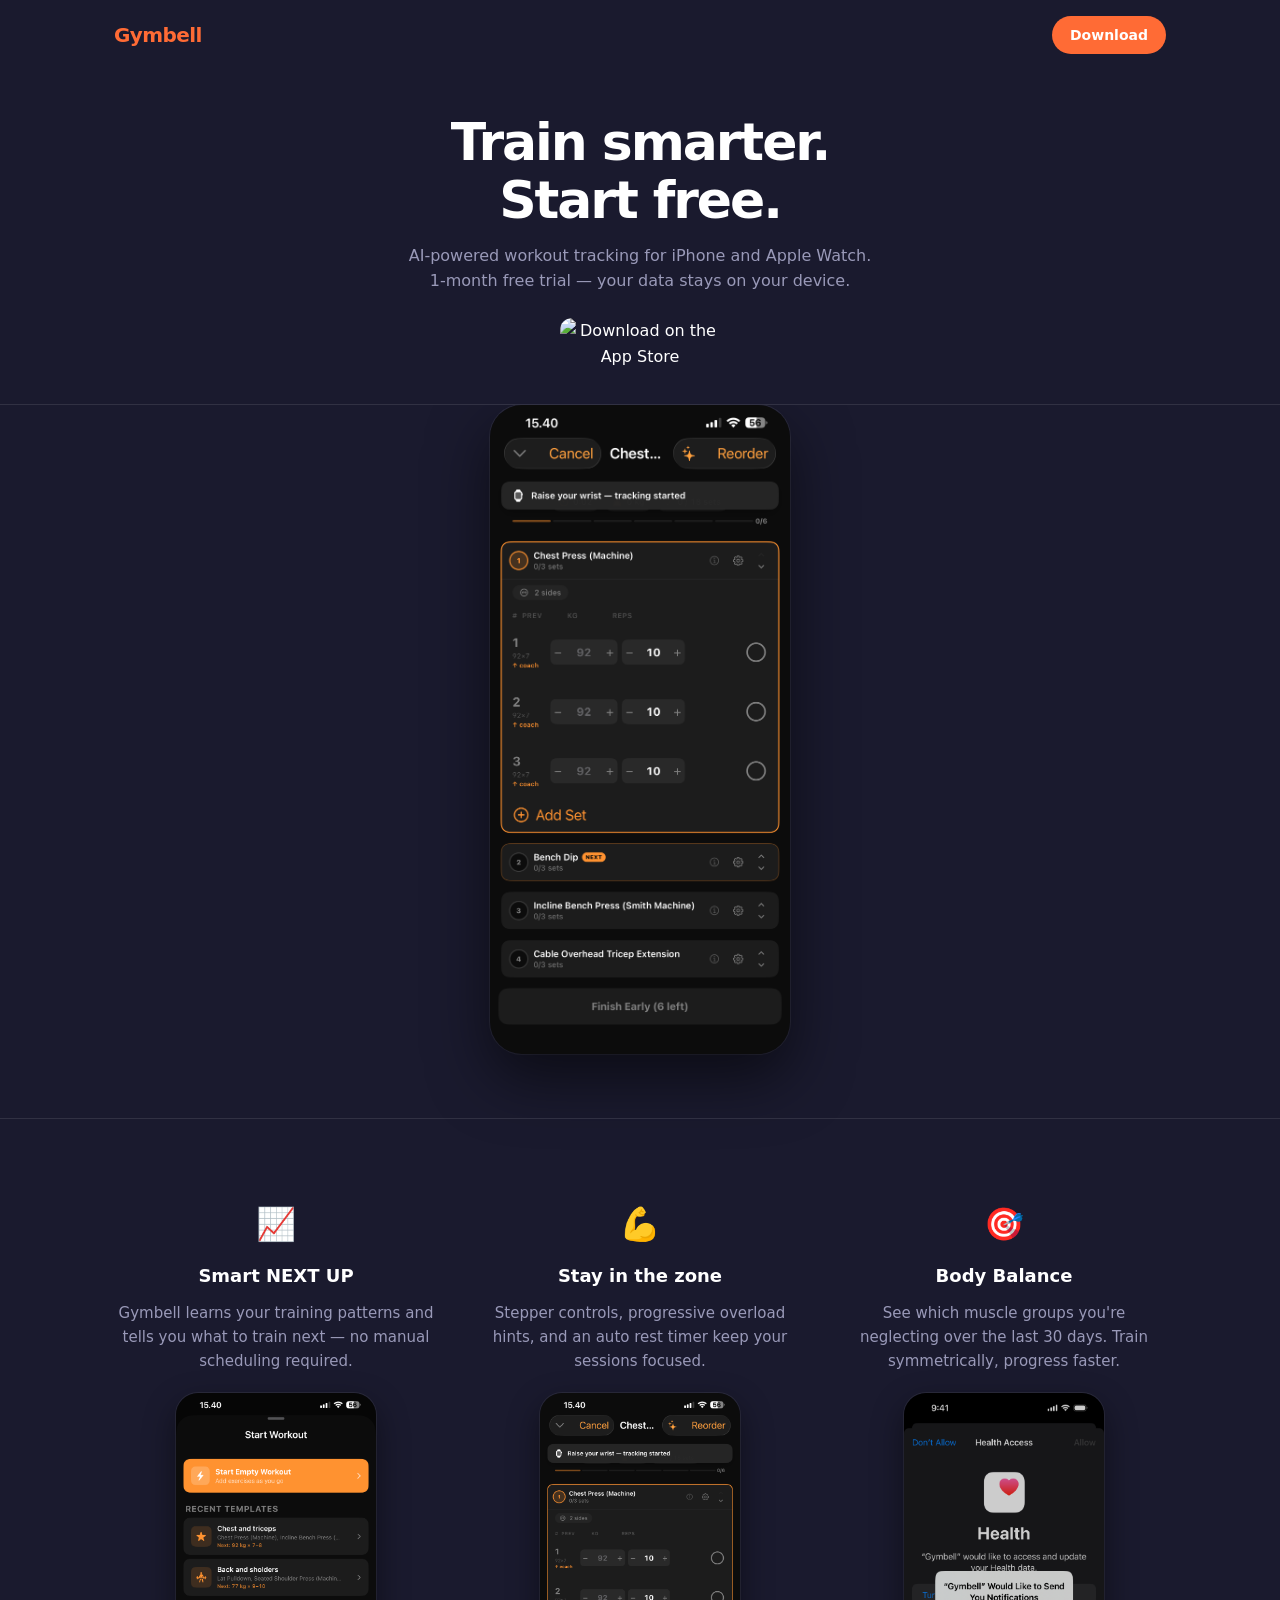
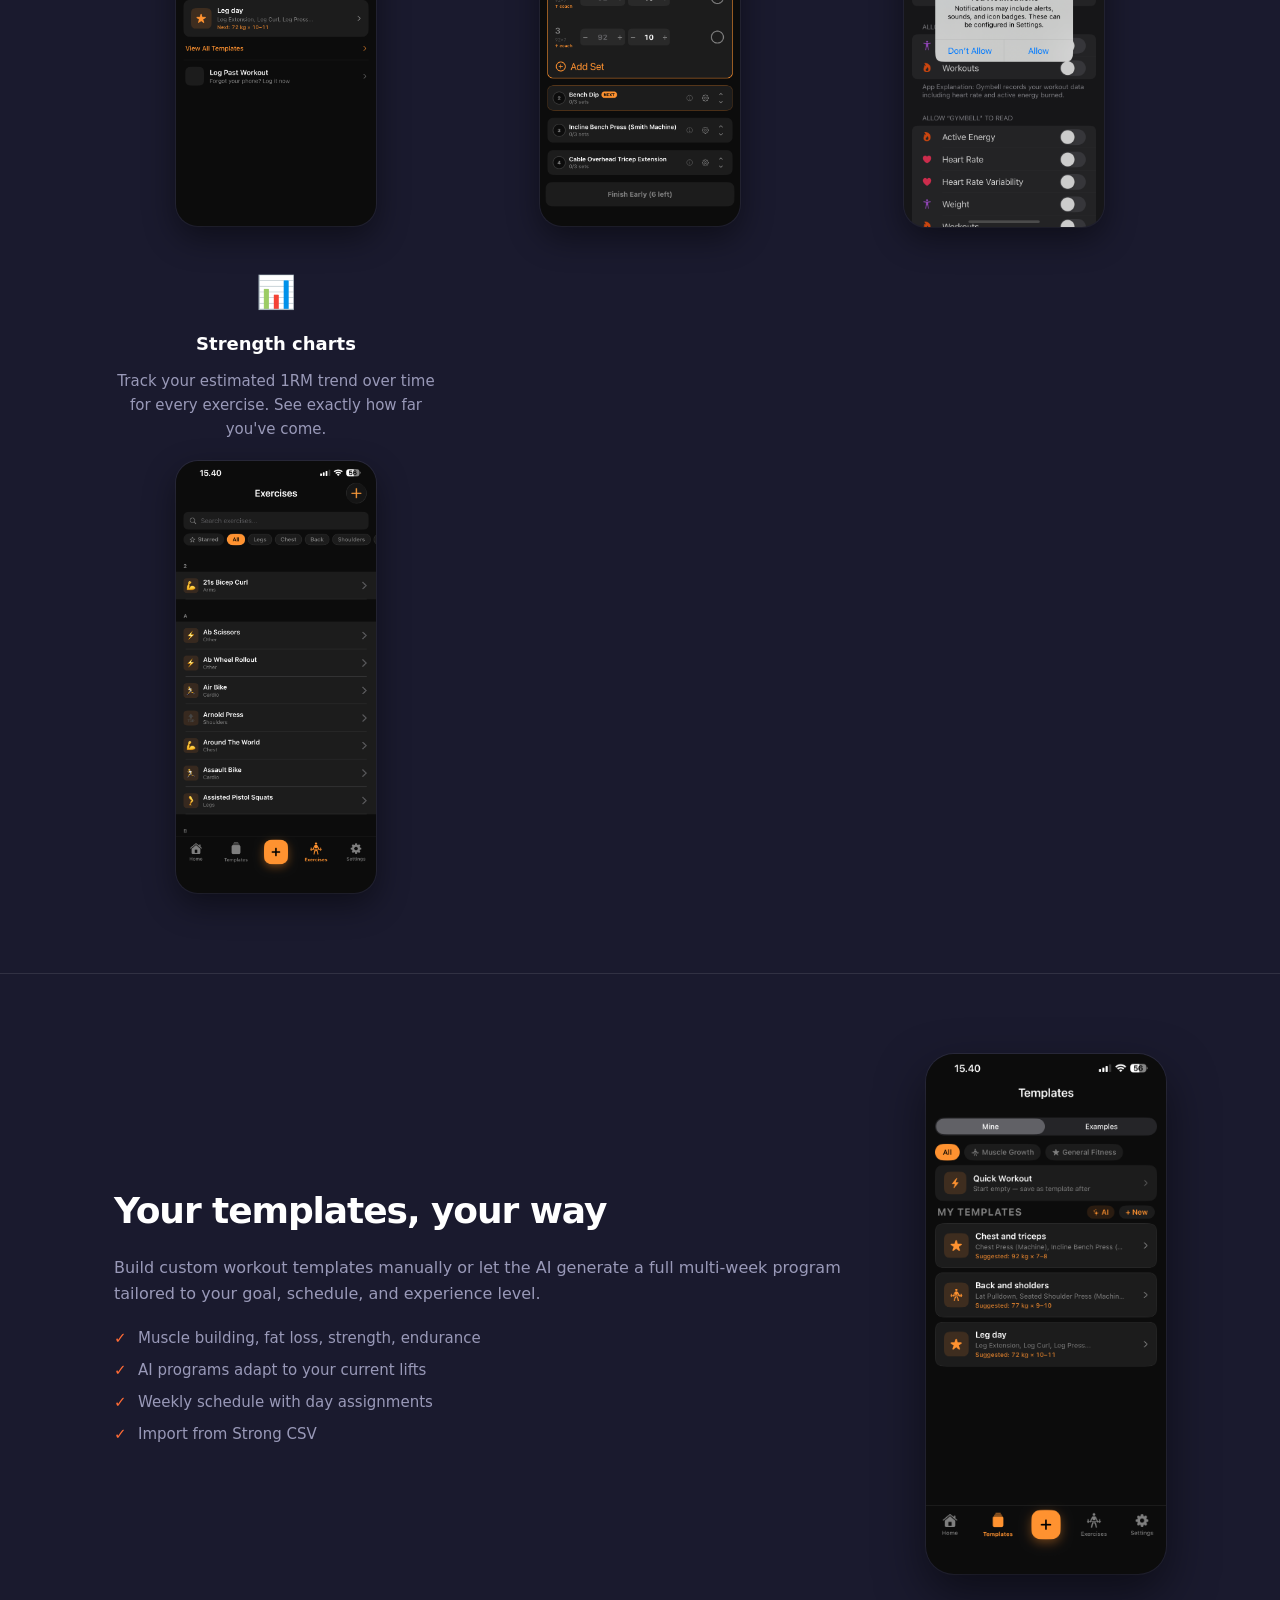
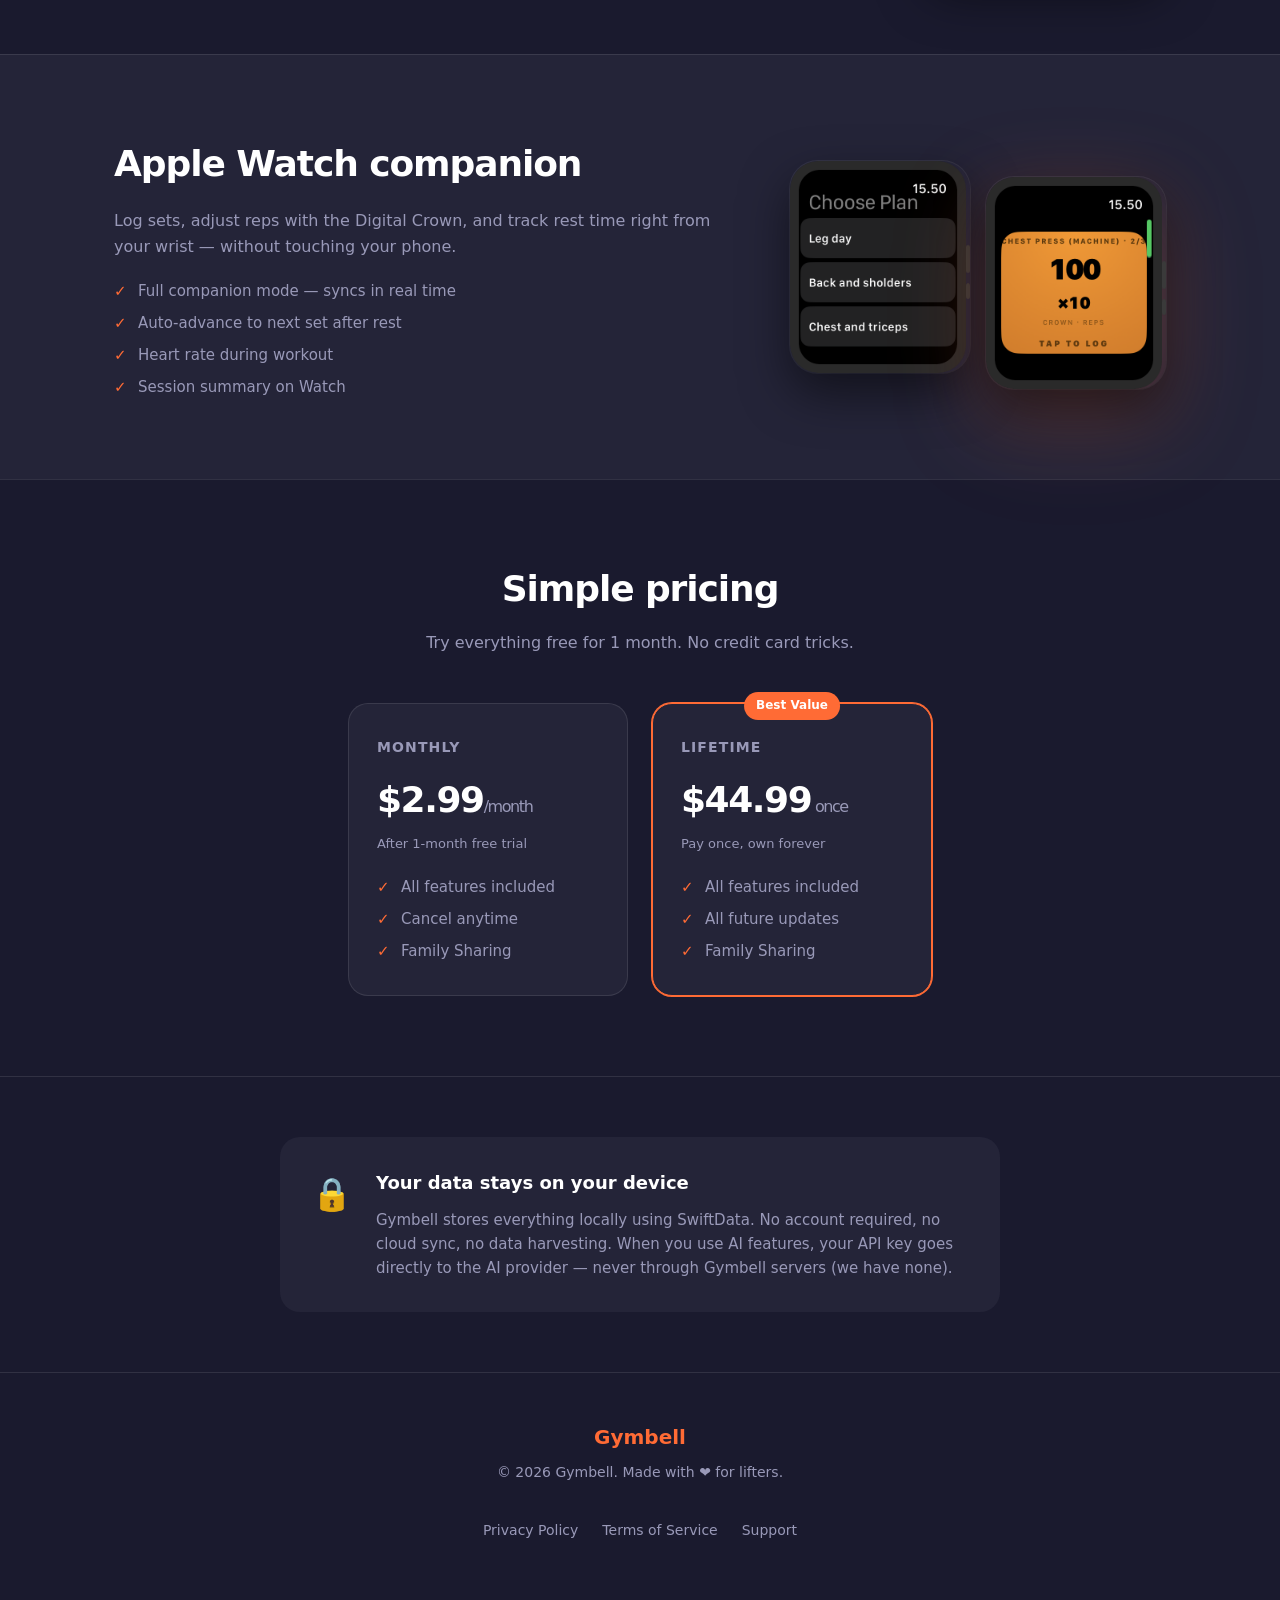
==== commit e575d197: "Phase 150: AI readiness — og:image, JSON-LD schema, semantic main" ====
--- a/index.html
+++ b/index.html
@@ -1,526 +1,221 @@
-<!doctype html>
+<!DOCTYPE html>
 <html lang="en">
 <head>
-<meta charset="utf-8" />
-<meta name="viewport" content="width=device-width,initial-scale=1" />
-<title>Gymbell — Train smarter. Start free.</title>
-
-<link rel="preconnect" href="https://fonts.googleapis.com">
-<link rel="preconnect" href="https://fonts.gstatic.com" crossorigin>
-<link rel="stylesheet" href="https://fonts.googleapis.com/css2?family=Bricolage+Grotesque:opsz,wght@12..96,400;12..96,500;12..96,600;12..96,700&family=Geist:wght@300;400;500;600;700&family=Geist+Mono:wght@400;500;600&family=Instrument+Serif:ital@0;1&display=swap" />
-
-<link rel="stylesheet" href="styles.css" />
-
+  <meta charset="UTF-8">
+  <meta name="viewport" content="width=device-width, initial-scale=1">
+  <title>Gymbell — Smart Workout Tracker</title>
+  <meta name="description" content="Track workouts, get AI coaching hints, and monitor muscle balance. iPhone + Apple Watch. 1-month free trial.">
+  <meta property="og:title" content="Gymbell — Smart Workout Tracker">
+  <meta property="og:description" content="AI-powered workout tracking for iPhone and Apple Watch. Your data stays on your device.">
+  <meta property="og:type" content="website">
+  <meta property="og:image" content="https://gymbell.fi/assets/IMG_8225.PNG">
+  <meta property="og:url" content="https://gymbell.fi">
+  <script type="application/ld+json">
+  {
+    "@context": "https://schema.org",
+    "@graph": [
+      {
+        "@type": "Organization",
+        "@id": "https://gymbell.fi/#organization",
+        "name": "Gymbell",
+        "url": "https://gymbell.fi",
+        "contactPoint": {
+          "@type": "ContactPoint",
+          "email": "gymbell2026@gmail.com",
+          "contactType": "customer support"
+        }
+      },
+      {
+        "@type": "WebSite",
+        "@id": "https://gymbell.fi/#website",
+        "url": "https://gymbell.fi",
+        "name": "Gymbell — Smart Workout Tracker",
+        "publisher": { "@id": "https://gymbell.fi/#organization" }
+      },
+      {
+        "@type": "MobileApplication",
+        "name": "Gymbell",
+        "description": "AI-powered workout tracking for iPhone and Apple Watch. Progressive overload coaching, body balance analysis, Apple Watch companion mode, and AI-generated training programs.",
+        "applicationCategory": "HealthApplication",
+        "operatingSystem": "iOS",
+        "offers": [
+          {
+            "@type": "Offer",
+            "price": "2.99",
+            "priceCurrency": "USD",
+            "description": "Monthly subscription after 1-month free trial"
+          },
+          {
+            "@type": "Offer",
+            "price": "44.99",
+            "priceCurrency": "USD",
+            "description": "Lifetime purchase"
+          }
+        ],
+        "url": "https://apps.apple.com/fi/app/gymbell/id6769465638",
+        "publisher": { "@id": "https://gymbell.fi/#organization" }
+      }
+    ]
+  }
+  </script>
+  <link rel="stylesheet" href="style.css">
 </head>
 <body>
 
-<!-- ============================================ NAV -->
-<nav class="nav">
-  <div class="nav-inner">
-    <a class="brand" href="#">
-      <span class="brand-mark">G</span>
-      <span>Gymbell</span>
-    </a>
-    <div class="nav-links">
-      <a href="#features">Features</a>
-      <a href="#watch">Apple Watch</a>
-      <a href="#pricing">Pricing</a>
-      <a href="#privacy">Privacy</a>
-      <a href="blog.html">Blog</a>
-    </div>
-    <a class="nav-cta" href="https://apps.apple.com/fi/app/gymbell/id6769465638?l=fi">
-      Download
-      <svg viewBox="0 0 24 24" fill="none" stroke="currentColor" stroke-width="2.5"><path d="M5 12h14M13 6l6 6-6 6"/></svg>
-    </a>
-  </div>
-</nav>
-
-<!-- ============================================ HERO -->
-<header class="hero">
-  <div class="shell hero-grid">
-    <div class="hero-copy">
-      <div class="eyebrow">v1.0 &nbsp; · &nbsp; iPhone &amp; Apple Watch</div>
-      <h1>Train<br/>smarter.<br/><em>Start free.</em></h1>
-      <p class="lede">An AI-coached workout tracker that learns your patterns, suggests the next session, and keeps your training balanced. 1 month free — every byte stays on your device.</p>
-
-      <div class="hero-actions">
-        <a class="btn-primary" href="https://apps.apple.com/fi/app/gymbell/id6769465638?l=fi">
-          <svg viewBox="0 0 24 24" fill="currentColor"><path d="M17.05 12.04c-.02-2.13 1.74-3.16 1.82-3.21-.99-1.45-2.54-1.65-3.09-1.67-1.31-.13-2.57.77-3.24.77-.69 0-1.71-.75-2.82-.73-1.45.02-2.79.84-3.54 2.14-1.51 2.62-.39 6.5 1.08 8.62.72 1.04 1.58 2.21 2.7 2.17 1.09-.04 1.5-.7 2.81-.7 1.31 0 1.68.7 2.83.68 1.17-.02 1.91-1.06 2.62-2.11.83-1.21 1.17-2.38 1.19-2.44-.03-.01-2.28-.87-2.36-3.52zM14.94 5.73c.6-.74 1.01-1.75.9-2.77-.87.04-1.94.59-2.57 1.32-.56.65-1.05 1.7-.92 2.69.98.08 1.97-.49 2.59-1.24z"/></svg>
-          Download on App Store
-        </a>
-        <a class="btn-ghost" href="#features">
-          See how it works
-          <svg viewBox="0 0 24 24" fill="none" stroke="currentColor" stroke-width="2"><path d="M5 12h14M13 6l6 6-6 6"/></svg>
-        </a>
-      </div>
-
-      <div class="hero-trust">
-        <div class="trust-item">
-          <span class="num">1</span>
-          <span class="lbl">Month free trial</span>
-        </div>
-        <div class="trust-item">
-          <span class="num">0</span>
-          <span class="lbl">Cloud · No account</span>
-        </div>
-        <div class="trust-item">
-          <span class="num">2</span>
-          <span class="lbl">Devices · iPhone &amp; Watch</span>
-        </div>
-      </div>
-    </div>
-
-    <div class="hero-phone-wrap">
-      <div class="phone phone--lg">
-        <div class="phone-screen">
-          <div class="phone-island"></div>
-          <img class="slot-img" loading="lazy" src="https://cetepek.github.io/Gymbell/assets/IMG_8225.PNG" alt="Drop IMG_8225 — active session with coach hints" />
-        </div>
-      </div>
-    </div>
-  </div>
-</header>
-
-<!-- ============================================ MARQUEE -->
-<div class="marquee">
-  <div class="marquee-track">
-    <span>Smart <em>NEXT&nbsp;UP</em></span><span class="dot"></span>
-    <span>Progressive overload hints</span><span class="dot"></span>
-    <span><em>Body</em> Balance</span><span class="dot"></span>
-    <span>Estimated 1RM trends</span><span class="dot"></span>
-    <span>AI program <em>generator</em></span><span class="dot"></span>
-    <span>Apple Watch companion</span><span class="dot"></span>
-    <span><em>Local-only</em> SwiftData</span><span class="dot"></span>
-    <span>Strong CSV import</span><span class="dot"></span>
-    <!-- duplicate for seamless loop -->
-    <span>Smart <em>NEXT&nbsp;UP</em></span><span class="dot"></span>
-    <span>Progressive overload hints</span><span class="dot"></span>
-    <span><em>Body</em> Balance</span><span class="dot"></span>
-    <span>Estimated 1RM trends</span><span class="dot"></span>
-    <span>AI program <em>generator</em></span><span class="dot"></span>
-    <span>Apple Watch companion</span><span class="dot"></span>
-    <span><em>Local-only</em> SwiftData</span><span class="dot"></span>
-    <span>Strong CSV import</span><span class="dot"></span>
-  </div>
-</div>
-
-<!-- ============================================ FEATURES -->
-<section class="section" id="features">
-  <div class="shell">
-    <div class="section-head">
-      <div class="meta">
-        <span class="num">§ 01 — 04</span>
-        <span>Features</span>
-      </div>
-      <h2>Four moves that change<br/>how you <em>lift</em>.</h2>
-    </div>
-
-    <div class="features">
-
-      <!-- FEATURE 01 -->
-      <article class="feature">
-        <div class="feature-copy">
-          <span class="tag-num">01 / NEXT UP</span>
-          <h3>Knows what you<br/>should <em>train next</em>.</h3>
-          <p>Gymbell quietly studies your training patterns — frequency, fatigue, time since last hit — and surfaces tomorrow's session before you ask. No spreadsheets, no scheduling.</p>
-          <ul class="feature-bullets">
-            <li>Suggested weights based on your recent sets</li>
-            <li>One-tap to start; reorder anything mid-session</li>
-            <li>Pattern adapts as your routine drifts</li>
+  <!-- HERO -->
+  <header>
+    <nav>
+      <span class="logo">Gymbell</span>
+      <a href="https://apps.apple.com/fi/app/gymbell/id6769465638?l=fi" class="btn-nav">Download</a>
+    </nav>
+    <div class="hero-content">
+      <h1>Train smarter.<br>Start free.</h1>
+      <p class="tagline">AI-powered workout tracking for iPhone and Apple Watch. 1-month free trial — your data stays on your device.</p>
+      <a href="https://apps.apple.com/fi/app/gymbell/id6769465638?l=fi" class="btn-appstore">
+        <img src="assets/app-store-badge.svg" alt="Download on the App Store" width="160" height="54">
+      </a>
+    </div>
+  </header>
+
+  <main>
+
+  <!-- HERO SCREENSHOT -->
+  <section class="hero-screenshot">
+    <div class="container">
+      <img src="assets/IMG_8225.PNG" alt="Gymbell active workout session showing coach hints and set controls" class="screenshot-hero">
+    </div>
+  </section>
+
+  <!-- FEATURE STRIP -->
+  <section class="features">
+    <div class="container">
+      <div class="feature-grid">
+
+        <div class="feature">
+          <div class="feature-icon">📈</div>
+          <h2>Smart NEXT UP</h2>
+          <p>Gymbell learns your training patterns and tells you what to train next — no manual scheduling required.</p>
+          <img src="assets/IMG_8226.PNG" alt="Start workout screen showing next weight suggestions" class="screenshot-sm">
+        </div>
+
+        <div class="feature">
+          <div class="feature-icon">💪</div>
+          <h2>Stay in the zone</h2>
+          <p>Stepper controls, progressive overload hints, and an auto rest timer keep your sessions focused.</p>
+          <img src="assets/IMG_8225.PNG" alt="Active workout session with coach hints" class="screenshot-sm">
+        </div>
+
+        <div class="feature">
+          <div class="feature-icon">🎯</div>
+          <h2>Body Balance</h2>
+          <p>See which muscle groups you're neglecting over the last 30 days. Train symmetrically, progress faster.</p>
+          <img src="assets/01-progress.png" alt="Body balance muscle group bars" class="screenshot-sm">
+        </div>
+
+        <div class="feature">
+          <div class="feature-icon">📊</div>
+          <h2>Strength charts</h2>
+          <p>Track your estimated 1RM trend over time for every exercise. See exactly how far you've come.</p>
+          <img src="assets/IMG_8227.PNG" alt="Exercise library" class="screenshot-sm">
+        </div>
+
+      </div>
+    </div>
+  </section>
+
+  <!-- TEMPLATES SECTION -->
+  <section class="templates-section">
+    <div class="container side-by-side">
+      <div class="text-block">
+        <h2>Your templates, your way</h2>
+        <p>Build custom workout templates manually or let the AI generate a full multi-week program tailored to your goal, schedule, and experience level.</p>
+        <ul class="check-list">
+          <li>Muscle building, fat loss, strength, endurance</li>
+          <li>AI programs adapt to your current lifts</li>
+          <li>Weekly schedule with day assignments</li>
+          <li>Import from Strong CSV</li>
+        </ul>
+      </div>
+      <img src="assets/IMG_8224.PNG" alt="Templates tab showing workout templates with AI suggestions" class="screenshot-right">
+    </div>
+  </section>
+
+  <!-- WATCH SECTION -->
+  <section class="watch-section">
+    <div class="container side-by-side reverse">
+      <div class="watch-pair">
+        <img src="assets/watch-choose-plan.png" alt="Gymbell on Apple Watch showing plan selection" class="screenshot-watch">
+        <img src="assets/watch-active-set.png" alt="Gymbell on Apple Watch showing active set" class="screenshot-watch watch-front">
+      </div>
+      <div class="text-block">
+        <h2>Apple Watch companion</h2>
+        <p>Log sets, adjust reps with the Digital Crown, and track rest time right from your wrist — without touching your phone.</p>
+        <ul class="check-list">
+          <li>Full companion mode — syncs in real time</li>
+          <li>Auto-advance to next set after rest</li>
+          <li>Heart rate during workout</li>
+          <li>Session summary on Watch</li>
+        </ul>
+      </div>
+    </div>
+  </section>
+
+  <!-- PRICING SECTION -->
+  <section class="pricing-section">
+    <div class="container">
+      <h2 class="pricing-title">Simple pricing</h2>
+      <p class="pricing-sub">Try everything free for 1 month. No credit card tricks.</p>
+      <div class="pricing-grid">
+        <div class="pricing-card">
+          <div class="pricing-plan">Monthly</div>
+          <div class="pricing-price">$2.99<span>/month</span></div>
+          <div class="pricing-note">After 1-month free trial</div>
+          <ul class="check-list pricing-features">
+            <li>All features included</li>
+            <li>Cancel anytime</li>
+            <li>Family Sharing</li>
           </ul>
         </div>
-        <div class="feature-visual">
-          <div class="phone">
-            <div class="phone-screen">
-              <div class="phone-island"></div>
-              <img class="slot-img" loading="lazy" src="assets/next_up.PNG" alt="Drop start-workout / next-up screen" />
-            </div>
-          </div>
-        </div>
-      </article>
-
-      <!-- FEATURE 02 -->
-      <article class="feature">
-        <div class="feature-copy">
-          <span class="tag-num">02 / IN THE ZONE</span>
-          <h3>Coaches you,<br/>set by <em>set</em>.</h3>
-          <p>Stepper controls for reps and weight, progressive overload hints when the bar's ready to move, and an auto rest timer that knows when you're back. Eyes on the lift, not the phone.</p>
-          <ul class="feature-bullets">
-            <li>Real-time hints — push +2.5 kg, hold reps</li>
-            <li>Auto rest timer with smart break detection</li>
-            <li>Big stepper buttons, gym-glove friendly</li>
+        <div class="pricing-card pricing-card-featured">
+          <div class="pricing-badge">Best Value</div>
+          <div class="pricing-plan">Lifetime</div>
+          <div class="pricing-price">$44.99<span> once</span></div>
+          <div class="pricing-note">Pay once, own forever</div>
+          <ul class="check-list pricing-features">
+            <li>All features included</li>
+            <li>All future updates</li>
+            <li>Family Sharing</li>
           </ul>
         </div>
-        <div class="feature-visual">
-          <div class="phone">
-            <div class="phone-screen">
-              <div class="phone-island"></div>
-              <img class="slot-img" loading="lazy" src="https://cetepek.github.io/Gymbell/assets/IMG_8225.PNG" alt="Drop active-session screen" />
-            </div>
-          </div>
-        </div>
-      </article>
-
-      <!-- FEATURE 03 -->
-      <article class="feature">
-        <div class="feature-copy">
-          <span class="tag-num">03 / BODY BALANCE</span>
-          <h3>Train symmetrically.<br/>Progress <em>faster</em>.</h3>
-          <p>A 30-day muscle-group readout reveals what you've been skipping — every back day you skipped, every neglected hamstring. Even pull, even push, even legs.</p>
-          <ul class="feature-bullets">
-            <li>Volume per group, rolling 30 days</li>
-            <li>Flags imbalances before injuries find them</li>
-            <li>Filter by lift family or movement plane</li>
-          </ul>
-        </div>
-        <div class="feature-visual">
-          <div class="phone">
-            <div class="phone-screen">
-              <div class="phone-island"></div>
-              <img class="slot-img" loading="lazy" src="assets/body_balance.png" alt="Drop body balance screen" />
-            </div>
-          </div>
-        </div>
-      </article>
-
-      <!-- FEATURE 04 -->
-      <article class="feature">
-        <div class="feature-copy">
-          <span class="tag-num">04 / STRENGTH CHARTS</span>
-          <h3>Watch your <em>1RM</em><br/>climb, week over week.</h3>
-          <p>Every lift gets an estimated one-rep-max trend line. Plateaus become visible. PRs become inevitable. Tap any session for the sets behind the number.</p>
-          <ul class="feature-bullets">
-            <li>Per-exercise 1RM estimation curves</li>
-            <li>Personal records tagged automatically</li>
-            <li>Compare two lifts side-by-side</li>
-          </ul>
-        </div>
-        <div class="feature-visual">
-          <div class="phone">
-            <div class="phone-screen">
-              <div class="phone-island"></div>
-              <img class="slot-img" loading="lazy" src="assets/strength_charts.png" alt="Drop strength chart screen" />
-            </div>
-          </div>
-        </div>
-      </article>
-
-    </div>
-  </div>
-</section>
-
-<!-- ============================================ TEMPLATES -->
-<section class="section">
-  <div class="shell">
-    <div class="section-head">
-      <div class="meta">
-        <span class="num">§ 05</span>
-        <span>Templates &amp; Programs</span>
-      </div>
-      <h2>Your templates,<br/>your <em>way</em>.</h2>
-    </div>
-
-    <div class="templates-grid">
-      <div class="templates-copy">
-        <h3>Build it by hand —<br/>or let the model<br/>draft a <em>full program</em>.</h3>
-        <p>Hand-craft a template for one workout, or describe your goal and let Gymbell generate a multi-week program tuned to your current lifts, schedule, and experience. Adjust anything; the program adapts.</p>
-
-        <div class="template-chips">
-          <span class="chip accent">Hypertrophy</span>
-          <span class="chip">Fat loss</span>
-          <span class="chip">Strength</span>
-          <span class="chip">Endurance</span>
-          <span class="chip">Push / Pull / Legs</span>
-          <span class="chip">Upper / Lower</span>
-          <span class="chip">5×5</span>
-          <span class="chip">Custom</span>
-        </div>
-
-        <ul class="feature-bullets" style="margin-top:32px">
-          <li>Programs adapt to your current 1RM and recovery</li>
-          <li>Weekly schedule with day-of-week assignments</li>
-          <li>Import existing data from Strong CSV in seconds</li>
-        </ul>
-      </div>
-
-      <div class="feature-visual">
-        <div class="phone phone--lg">
-          <div class="phone-screen">
-            <div class="phone-island"></div>
-            <img class="slot-img" loading="lazy" src="https://cetepek.github.io/Gymbell/assets/IMG_8224.PNG" alt="Drop templates / programs screen" />
-          </div>
-        </div>
-      </div>
-    </div>
-  </div>
-</section>
-
-<!-- ============================================ WATCH -->
-<section class="section watch-section" id="watch">
-  <div class="shell">
-    <div class="section-head">
-      <div class="meta">
-        <span class="num">§ 06</span>
-        <span>Apple Watch Companion</span>
-      </div>
-      <h2>Leave the phone in<br/>the locker. <em>Lift.</em></h2>
-    </div>
-
-    <div class="watch-grid">
-      <div class="watch-visual">
-        <div class="watch">
-          <div class="watch-screen">
-            <img class="slot-img" loading="lazy" src="https://cetepek.github.io/Gymbell/assets/watch-choose-plan.png" alt="Watch — plan select" />
-          </div>
-        </div>
-        <div class="watch">
-          <div class="watch-screen">
-            <img class="slot-img" loading="lazy" src="https://cetepek.github.io/Gymbell/assets/watch-active-set.png" alt="Watch — active set" />
-          </div>
-        </div>
-      </div>
-
-      <div class="watch-copy">
-        <h3>Log sets with the<br/><em>Digital Crown</em>.</h3>
-        <p>Full companion mode syncs in real time with your iPhone. Track rest, adjust reps with a flick, and breeze through a session without ever pulling your phone out of your bag.</p>
-
-        <div class="watch-features">
-          <div class="watch-feature">
-            <span class="lbl">Sync</span>
-            <span class="val">Real-time, bi-directional</span>
-          </div>
-          <div class="watch-feature">
-            <span class="lbl">Heart rate</span>
-            <span class="val">Live during every set</span>
-          </div>
-          <div class="watch-feature">
-            <span class="lbl">Rest</span>
-            <span class="val">Auto-advances on movement</span>
-          </div>
-          <div class="watch-feature">
-            <span class="lbl">Summary</span>
-            <span class="val">On-wrist post-session recap</span>
-          </div>
-        </div>
-      </div>
-    </div>
-  </div>
-</section>
-
-<!-- ============================================ PRICING -->
-<section class="section" id="pricing">
-  <div class="shell">
-    <div class="section-head">
-      <div class="meta">
-        <span class="num">§ 07</span>
-        <span>Pricing</span>
-      </div>
-      <h2>Try everything,<br/>free for <em>1 month</em>.</h2>
-    </div>
-
-    <div class="pricing-grid">
-      <div class="price-card">
-        <div class="price-head">
-          <span class="price-name">Monthly</span>
-          <span class="price-tag">$2.99<span class="unit">/ month</span></span>
-          <span class="price-sub">After your 1-month free trial.</span>
-        </div>
-        <ul class="price-features">
-          <li>Every feature, no tiers</li>
-          <li>Cancel anytime in Settings</li>
-          <li>Family Sharing supported</li>
-          <li>Future updates included</li>
-        </ul>
-        <a class="price-cta" href="https://apps.apple.com/fi/app/gymbell/id6769465638?l=fi">
-          Start free trial
-          <svg viewBox="0 0 24 24" width="14" height="14" fill="none" stroke="currentColor" stroke-width="2.5"><path d="M5 12h14M13 6l6 6-6 6"/></svg>
-        </a>
-      </div>
-
-      <div class="price-card featured">
-        <span class="price-badge">Best value</span>
-        <div class="price-head">
-          <span class="price-name">Lifetime</span>
-          <span class="price-tag">$39.99<span class="unit">once</span></span>
-          <span class="price-sub">Pay once. Own forever.</span>
-        </div>
-        <ul class="price-features">
-          <li>Every feature, no tiers</li>
-          <li>All future updates — forever</li>
-          <li>Family Sharing supported</li>
-          <li>No subscription, ever</li>
-        </ul>
-        <a class="price-cta" href="https://apps.apple.com/fi/app/gymbell/id6769465638?l=fi">
-          Buy lifetime
-          <svg viewBox="0 0 24 24" width="14" height="14" fill="none" stroke="currentColor" stroke-width="2.5"><path d="M5 12h14M13 6l6 6-6 6"/></svg>
-        </a>
-      </div>
-    </div>
-  </div>
-</section>
-
-<!-- ============================================ PRIVACY -->
-<section class="section privacy" id="privacy">
-  <div class="shell">
-    <div class="lock">
-      <svg viewBox="0 0 24 24" fill="none" stroke="currentColor" stroke-width="2">
-        <rect x="4" y="11" width="16" height="10" rx="2"/>
-        <path d="M8 11V8a4 4 0 0 1 8 0v3"/>
-      </svg>
-    </div>
-    <h3>Your data <em>stays</em><br/>on your device.</h3>
-    <p>Gymbell stores everything locally with SwiftData — no account, no cloud, no harvesting. When you use AI features, your own API key talks to the AI provider directly. We don't have servers because we don't need them.</p>
-
-    <div class="privacy-meta">
-      <div class="item"><span class="v">0</span><span class="l">Accounts</span></div>
-      <div class="item"><span class="v">0</span><span class="l">Trackers</span></div>
-      <div class="item"><span class="v">0</span><span class="l">Servers</span></div>
-      <div class="item"><span class="v">100%</span><span class="l">On-device</span></div>
-    </div>
-  </div>
-</section>
-
-<!-- ============================================ FAQ / CONTACT -->
-<section class="section faq-section" id="contact">
-  <div class="shell">
-    <div class="section-head">
-      <div class="meta">
-        <span class="num">§ 08</span>
-        <span>Questions &amp; Contact</span>
-      </div>
-      <h2>Anything else<br/>we should <em>answer</em>?</h2>
-    </div>
-
-    <div class="faq-grid">
-      <details class="faq" open>
-        <summary>
-          <span class="faq-q">What happens after the 1-month trial?</span>
-          <span class="faq-icon" aria-hidden="true"></span>
-        </summary>
-        <div class="faq-a">Nothing surprising. Your trial simply ends and you choose Monthly ($2.99) or Lifetime ($39.99) from inside the app. No auto-charge surprises — the App Store handles billing transparently.</div>
-      </details>
-      <details class="faq">
-        <summary>
-          <span class="faq-q">Which AI providers does Gymbell support?</span>
-          <span class="faq-icon" aria-hidden="true"></span>
-        </summary>
-        <div class="faq-a">You bring your own API key — currently Apple Intelligence, Claude (Anthropic), OpenAI, and Google Gemini, plus any OpenAI-compatible endpoint. Your key is stored locally in iOS Keychain and used only to call the provider directly.</div>
-      </details>
-      <details class="faq">
-        <summary>
-          <span class="faq-q">Can I import data from another app?</span>
-          <span class="faq-icon" aria-hidden="true"></span>
-        </summary>
-        <div class="faq-a">Yes — Strong CSV imports are supported out of the box. Drop the file from Files or share it from Strong; Gymbell maps exercises automatically.</div>
-      </details>
-      <details class="faq">
-        <summary>
-          <span class="faq-q">Do I need the Apple Watch app to use Gymbell?</span>
-          <span class="faq-icon" aria-hidden="true"></span>
-        </summary>
-        <div class="faq-a">No. Gymbell works fully on iPhone alone. The Watch app is a free companion that mirrors the active session for hands-off logging.</div>
-      </details>
-      <details class="faq">
-        <summary>
-          <span class="faq-q">How do I get a refund?</span>
-          <span class="faq-icon" aria-hidden="true"></span>
-        </summary>
-        <div class="faq-a">Refunds are handled through Apple — open the App Store, tap your profile → Purchase History, then Report a Problem. We're happy to vouch for any genuine issue; just email us first and we'll help.</div>
-      </details>
-      <details class="faq">
-        <summary>
-          <span class="faq-q">I found a bug or have a feature request.</span>
-          <span class="faq-icon" aria-hidden="true"></span>
-        </summary>
-        <div class="faq-a">Please email <a href="mailto:gymbell2026@gmail.com">gymbell2026@gmail.com</a> with a short description (and a screen recording if you can). Gymbell is built by one person and every message is read.</div>
-      </details>
-    </div>
-
-    <div class="contact-card">
+      </div>
+    </div>
+  </section>
+
+  <!-- PRIVACY SECTION -->
+  <section class="privacy-section">
+    <div class="container privacy-box">
+      <div class="privacy-icon">🔒</div>
       <div>
-        <span class="mono">Direct line</span>
-        <div class="contact-email"><a href="mailto:gymbell2026@gmail.com">gymbell2026@gmail.com</a></div>
-        <p class="contact-sub">Support, press, bug reports, business — same inbox, real human, usually within 48 hours.</p>
-      </div>
-      <a class="btn-ghost" href="mailto:gymbell2026@gmail.com">
-        Send a message
-        <svg viewBox="0 0 24 24" fill="none" stroke="currentColor" stroke-width="2"><path d="M5 12h14M13 6l6 6-6 6"/></svg>
-      </a>
-    </div>
-  </div>
-</section>
-
-<!-- ============================================ FINAL CTA -->
-<section class="final-cta">
-  <div class="shell">
-    <h2>Pick up the<br/><em>bar</em>.</h2>
-    <p>1 month free. No credit card tricks, no data leaving your phone. Just better sessions, starting today.</p>
-    <a class="btn-primary" href="https://apps.apple.com/fi/app/gymbell/id6769465638?l=fi">
-      <svg viewBox="0 0 24 24" fill="currentColor"><path d="M17.05 12.04c-.02-2.13 1.74-3.16 1.82-3.21-.99-1.45-2.54-1.65-3.09-1.67-1.31-.13-2.57.77-3.24.77-.69 0-1.71-.75-2.82-.73-1.45.02-2.79.84-3.54 2.14-1.51 2.62-.39 6.5 1.08 8.62.72 1.04 1.58 2.21 2.7 2.17 1.09-.04 1.5-.7 2.81-.7 1.31 0 1.68.7 2.83.68 1.17-.02 1.91-1.06 2.62-2.11.83-1.21 1.17-2.38 1.19-2.44-.03-.01-2.28-.87-2.36-3.52zM14.94 5.73c.6-.74 1.01-1.75.9-2.77-.87.04-1.94.59-2.57 1.32-.56.65-1.05 1.7-.92 2.69.98.08 1.97-.49 2.59-1.24z"/></svg>
-      Download on App Store
-    </a>
-  </div>
-</section>
-
-<!-- ============================================ FOOTER -->
-<footer>
-  <div class="foot-top">
-    <div class="foot-mark">Gymb<em>ell</em>.</div>
-    <div class="foot-tag">AI-coached strength<br/>training for iPhone<br/>&amp; Apple Watch</div>
-  </div>
-
-  <div class="foot-cols">
-    <div class="foot-col">
-      <h4>Product</h4>
-      <ul>
-        <li><a href="#features">Features</a></li>
-        <li><a href="#watch">Apple Watch</a></li>
-        <li><a href="#pricing">Pricing</a></li>
-        <li><a href="#privacy">Privacy</a></li>
-        <li><a href="https://apps.apple.com/fi/app/gymbell/id6769465638?l=fi">App Store</a></li>
-      </ul>
-    </div>
-    <div class="foot-col">
-      <h4>Support</h4>
-      <ul>
-        <li><a href="#contact">FAQ</a></li>
-        <li><a href="mailto:gymbell2026@gmail.com">Email support</a></li>
-        <li><a href="mailto:gymbell2026@gmail.com?subject=Bug%20report">Report a bug</a></li>
-        <li><a href="mailto:gymbell2026@gmail.com?subject=Feature%20request">Feature request</a></li>
-      </ul>
-    </div>
-    <div class="foot-col">
-      <h4>Legal</h4>
-      <ul>
-        <li><a href="https://cetepek.github.io/Gymbell/privacy.html">Privacy Policy</a></li>
-        <li><a href="https://cetepek.github.io/Gymbell/terms.html">Terms of Service</a></li>
-        <li><a href="https://cetepek.github.io/Gymbell/privacy.html#data">Data handling</a></li>
-        <li><a href="https://cetepek.github.io/Gymbell/terms.html#subscription">Subscription terms</a></li>
-      </ul>
-    </div>
-    <div class="foot-col">
-      <h4>Contact</h4>
-      <ul>
-        <li><a href="mailto:gymbell2026@gmail.com">gymbell2026@gmail.com</a></li>
-        <li><a href="mailto:gymbell2026@gmail.com?subject=Press%20inquiry">Press inquiries</a></li>
-        <li><a href="mailto:gymbell2026@gmail.com?subject=Partnership">Partnerships</a></li>
-      </ul>
-    </div>
-    <div class="foot-col">
-      <h4>Follow</h4>
-      <ul>
-        <li><a href="https://www.instagram.com/gymbell2026" target="_blank" rel="noopener">Instagram</a></li>
-        <li><a href="https://vm.tiktok.com/ZNRWsS66J/" target="_blank" rel="noopener">TikTok</a></li>
-        <li><a href="blog.html">Blog</a></li>
-      </ul>
-    </div>
-  </div>
-
-  <div class="foot-bot">
-    <span>© 2026 Gymbell · Made independently for lifters</span>
-    <span>Apple, the Apple logo, iPhone &amp; Apple Watch are trademarks of Apple Inc.</span>
-  </div>
-</footer>
+        <h2>Your data stays on your device</h2>
+        <p>Gymbell stores everything locally using SwiftData. No account required, no cloud sync, no data harvesting. When you use AI features, your API key goes directly to the AI provider — never through Gymbell servers (we have none).</p>
+      </div>
+    </div>
+  </section>
+
+  </main>
+
+  <!-- FOOTER -->
+  <footer>
+    <div class="container">
+      <p class="footer-logo">Gymbell</p>
+      <p class="footer-sub">© 2026 Gymbell. Made with ❤️ for lifters.</p>
+      <nav class="footer-nav">
+        <a href="privacy.html">Privacy Policy</a>
+        <a href="terms.html">Terms of Service</a>
+        <a href="mailto:gymbell2026@gmail.com">Support</a>
+      </nav>
+    </div>
+  </footer>
 
 </body>
 </html>
--- a/style.css
+++ b/style.css
@@ -0,0 +1,464 @@
+/* =============================================
+   Gymmie Landing Page — style.css
+   Color palette matches the app exactly
+   ============================================= */
+
+:root {
+  --bg:        #1a1a2e;
+  --surface:   #242438;
+  --accent:    #FF6B35;
+  --accent-dim:#cc5a2a;
+  --white:     #ffffff;
+  --muted:     #9999b8;
+  --border:    rgba(255,255,255,0.10);
+}
+
+*, *::before, *::after { box-sizing: border-box; margin: 0; padding: 0; }
+
+html { scroll-behavior: smooth; }
+
+body {
+  font-family: -apple-system, BlinkMacSystemFont, "Segoe UI", system-ui, sans-serif;
+  background: var(--bg);
+  color: var(--white);
+  line-height: 1.6;
+  -webkit-font-smoothing: antialiased;
+}
+
+img { display: block; max-width: 100%; }
+a { color: inherit; text-decoration: none; }
+
+/* CONTAINER */
+.container {
+  max-width: 1100px;
+  margin: 0 auto;
+  padding: 0 24px;
+}
+
+/* ── NAV ─────────────────────────────────── */
+header {
+  background: var(--bg);
+  border-bottom: 1px solid var(--border);
+  position: sticky;
+  top: 0;
+  z-index: 100;
+}
+
+nav {
+  max-width: 1100px;
+  margin: 0 auto;
+  padding: 16px 24px;
+  display: flex;
+  align-items: center;
+  justify-content: space-between;
+}
+
+.logo {
+  font-size: 1.25rem;
+  font-weight: 700;
+  color: var(--accent);
+  letter-spacing: -0.03em;
+}
+
+.btn-nav {
+  background: var(--accent);
+  color: var(--white);
+  font-weight: 600;
+  font-size: 0.875rem;
+  padding: 8px 18px;
+  border-radius: 20px;
+  transition: background 0.15s;
+}
+.btn-nav:hover { background: var(--accent-dim); }
+
+/* ── HERO ────────────────────────────────── */
+.hero-content {
+  text-align: center;
+  padding: 44px 24px 32px;
+  max-width: 680px;
+  margin: 0 auto;
+}
+
+.hero-content h1 {
+  font-size: clamp(2rem, 5vw, 3.25rem);
+  font-weight: 800;
+  letter-spacing: -0.04em;
+  line-height: 1.1;
+  margin-bottom: 14px;
+}
+
+.tagline {
+  font-size: 1rem;
+  color: var(--muted);
+  margin-bottom: 24px;
+  max-width: 480px;
+  margin-left: auto;
+  margin-right: auto;
+}
+
+.btn-appstore {
+  display: inline-block;
+  transition: opacity 0.15s;
+}
+.btn-appstore:hover { opacity: 0.8; }
+.btn-appstore img { border-radius: 12px; }
+
+/* ── HERO SCREENSHOT ─────────────────────── */
+.hero-screenshot {
+  padding: 0 24px 64px;
+}
+
+.screenshot-hero {
+  max-width: 300px;
+  margin: 0 auto;
+  border-radius: 32px;
+  box-shadow: 0 24px 60px rgba(0,0,0,0.55), 0 0 0 1px rgba(255,255,255,0.08);
+}
+
+/* ── FEATURES GRID ───────────────────────── */
+.features {
+  padding: 80px 0;
+  border-top: 1px solid var(--border);
+}
+
+.feature-grid {
+  display: grid;
+  grid-template-columns: repeat(auto-fit, minmax(240px, 1fr));
+  gap: 40px;
+}
+
+.feature {
+  text-align: center;
+}
+
+.feature-icon {
+  font-size: 2rem;
+  margin-bottom: 12px;
+}
+
+.feature h2 {
+  font-size: 1.125rem;
+  font-weight: 700;
+  margin-bottom: 10px;
+}
+
+.feature p {
+  font-size: 0.9375rem;
+  color: var(--muted);
+  margin-bottom: 20px;
+}
+
+.screenshot-sm {
+  max-width: 200px;
+  margin: 0 auto;
+  border-radius: 22px;
+  box-shadow: 0 12px 32px rgba(0,0,0,0.45), 0 0 0 1px rgba(255,255,255,0.08);
+}
+
+/* ── SIDE-BY-SIDE SECTIONS ───────────────── */
+.side-by-side {
+  display: flex;
+  align-items: center;
+  gap: 60px;
+  padding: 80px 24px;
+}
+
+.side-by-side.reverse { flex-direction: row-reverse; }
+
+.text-block { flex: 1; }
+
+.text-block h2 {
+  font-size: clamp(1.5rem, 3vw, 2.25rem);
+  font-weight: 800;
+  letter-spacing: -0.03em;
+  margin-bottom: 16px;
+}
+
+.text-block p {
+  font-size: 1rem;
+  color: var(--muted);
+  margin-bottom: 20px;
+}
+
+.check-list {
+  list-style: none;
+  display: flex;
+  flex-direction: column;
+  gap: 8px;
+}
+
+.check-list li {
+  font-size: 0.9375rem;
+  color: var(--muted);
+  padding-left: 24px;
+  position: relative;
+}
+
+.check-list li::before {
+  content: "✓";
+  position: absolute;
+  left: 0;
+  color: var(--accent);
+  font-weight: 700;
+}
+
+.screenshot-right,
+.screenshot-watch {
+  flex-shrink: 0;
+  border-radius: 28px;
+  box-shadow: 0 20px 48px rgba(0,0,0,0.5), 0 0 0 1px rgba(255,255,255,0.08);
+}
+
+.screenshot-right { max-width: 240px; }
+.screenshot-watch { max-width: 180px; }
+
+.watch-pair {
+  display: flex;
+  align-items: flex-end;
+  gap: 16px;
+  flex-shrink: 0;
+}
+
+.watch-front {
+  margin-bottom: -16px;
+  filter: drop-shadow(0 20px 40px rgba(255,107,53,0.25));
+}
+
+.templates-section {
+  border-top: 1px solid var(--border);
+}
+
+.watch-section {
+  border-top: 1px solid var(--border);
+  background: var(--surface);
+}
+
+/* ── PRIVACY BOX ─────────────────────────── */
+.privacy-section {
+  border-top: 1px solid var(--border);
+  padding: 60px 24px;
+}
+
+.privacy-box {
+  display: flex;
+  align-items: flex-start;
+  gap: 24px;
+  background: var(--surface);
+  border-radius: 20px;
+  padding: 32px;
+  max-width: 720px;
+  margin: 0 auto;
+}
+
+.privacy-icon { font-size: 2rem; flex-shrink: 0; }
+
+.privacy-box h2 {
+  font-size: 1.125rem;
+  font-weight: 700;
+  margin-bottom: 10px;
+}
+
+.privacy-box p {
+  font-size: 0.9375rem;
+  color: var(--muted);
+}
+
+/* ── FOOTER ──────────────────────────────── */
+footer {
+  border-top: 1px solid var(--border);
+  padding: 48px 24px;
+  text-align: center;
+}
+
+.footer-logo {
+  font-size: 1.25rem;
+  font-weight: 700;
+  color: var(--accent);
+  margin-bottom: 8px;
+}
+
+.footer-sub {
+  font-size: 0.875rem;
+  color: var(--muted);
+  margin-bottom: 20px;
+}
+
+.footer-nav {
+  display: flex;
+  justify-content: center;
+  gap: 24px;
+}
+
+.footer-nav a {
+  font-size: 0.875rem;
+  color: var(--muted);
+  transition: color 0.15s;
+}
+
+.footer-nav a:hover { color: var(--white); }
+
+/* ── RESPONSIVE ──────────────────────────── */
+@media (max-width: 700px) {
+  .side-by-side,
+  .side-by-side.reverse {
+    flex-direction: column;
+    padding: 60px 24px;
+    gap: 32px;
+    text-align: center;
+  }
+
+  .check-list li { padding-left: 0; }
+  .check-list li::before { display: none; }
+
+  .screenshot-right { max-width: 200px; margin: 0 auto; }
+  .watch-pair { justify-content: center; }
+  .screenshot-watch { max-width: 140px; }
+
+  .privacy-box { flex-direction: column; text-align: center; }
+}
+
+/* ── PRICING ─────────────────────────────── */
+.pricing-section {
+  border-top: 1px solid var(--border);
+  padding: 80px 24px;
+  text-align: center;
+}
+
+.pricing-title {
+  font-size: clamp(1.5rem, 3vw, 2.25rem);
+  font-weight: 800;
+  letter-spacing: -0.03em;
+  margin-bottom: 12px;
+}
+
+.pricing-sub {
+  color: var(--muted);
+  font-size: 1rem;
+  margin-bottom: 48px;
+}
+
+.pricing-grid {
+  display: flex;
+  gap: 24px;
+  justify-content: center;
+  flex-wrap: wrap;
+}
+
+.pricing-card {
+  background: var(--surface);
+  border-radius: 20px;
+  border: 1px solid var(--border);
+  padding: 32px 28px;
+  width: 280px;
+  text-align: left;
+  position: relative;
+}
+
+.pricing-card-featured {
+  border-color: var(--accent);
+  box-shadow: 0 0 0 1px var(--accent);
+}
+
+.pricing-badge {
+  position: absolute;
+  top: -12px;
+  left: 50%;
+  transform: translateX(-50%);
+  background: var(--accent);
+  color: var(--white);
+  font-size: 0.75rem;
+  font-weight: 700;
+  padding: 4px 12px;
+  border-radius: 20px;
+  white-space: nowrap;
+}
+
+.pricing-plan {
+  font-size: 0.875rem;
+  font-weight: 600;
+  color: var(--muted);
+  text-transform: uppercase;
+  letter-spacing: 0.08em;
+  margin-bottom: 12px;
+}
+
+.pricing-price {
+  font-size: 2.25rem;
+  font-weight: 800;
+  color: var(--white);
+  letter-spacing: -0.04em;
+  margin-bottom: 6px;
+}
+
+.pricing-price span {
+  font-size: 1rem;
+  font-weight: 500;
+  color: var(--muted);
+}
+
+.pricing-note {
+  font-size: 0.8125rem;
+  color: var(--muted);
+  margin-bottom: 20px;
+}
+
+.pricing-features {
+  margin-top: 0;
+}
+
+@media (max-width: 700px) {
+  .pricing-grid { flex-direction: column; align-items: center; }
+  .pricing-card { width: 100%; max-width: 320px; }
+}
+
+/* ── LEGAL PAGES ─────────────────────────── */
+.legal-page {
+  max-width: 700px;
+  margin: 0 auto;
+  padding: 60px 24px;
+}
+
+.legal-page h1 {
+  font-size: 2rem;
+  font-weight: 800;
+  margin-bottom: 8px;
+}
+
+.legal-page .updated {
+  font-size: 0.875rem;
+  color: var(--muted);
+  margin-bottom: 48px;
+}
+
+.legal-section {
+  margin-bottom: 36px;
+}
+
+.legal-section h2 {
+  font-size: 1rem;
+  font-weight: 600;
+  margin-bottom: 10px;
+  color: var(--white);
+}
+
+.legal-section p,
+.legal-section ul {
+  font-size: 0.9375rem;
+  color: var(--muted);
+  line-height: 1.7;
+}
+
+.legal-section ul {
+  padding-left: 20px;
+  margin-top: 8px;
+}
+
+.legal-back {
+  display: inline-flex;
+  align-items: center;
+  gap: 6px;
+  color: var(--accent);
+  font-size: 0.875rem;
+  font-weight: 500;
+  margin-bottom: 40px;
+}
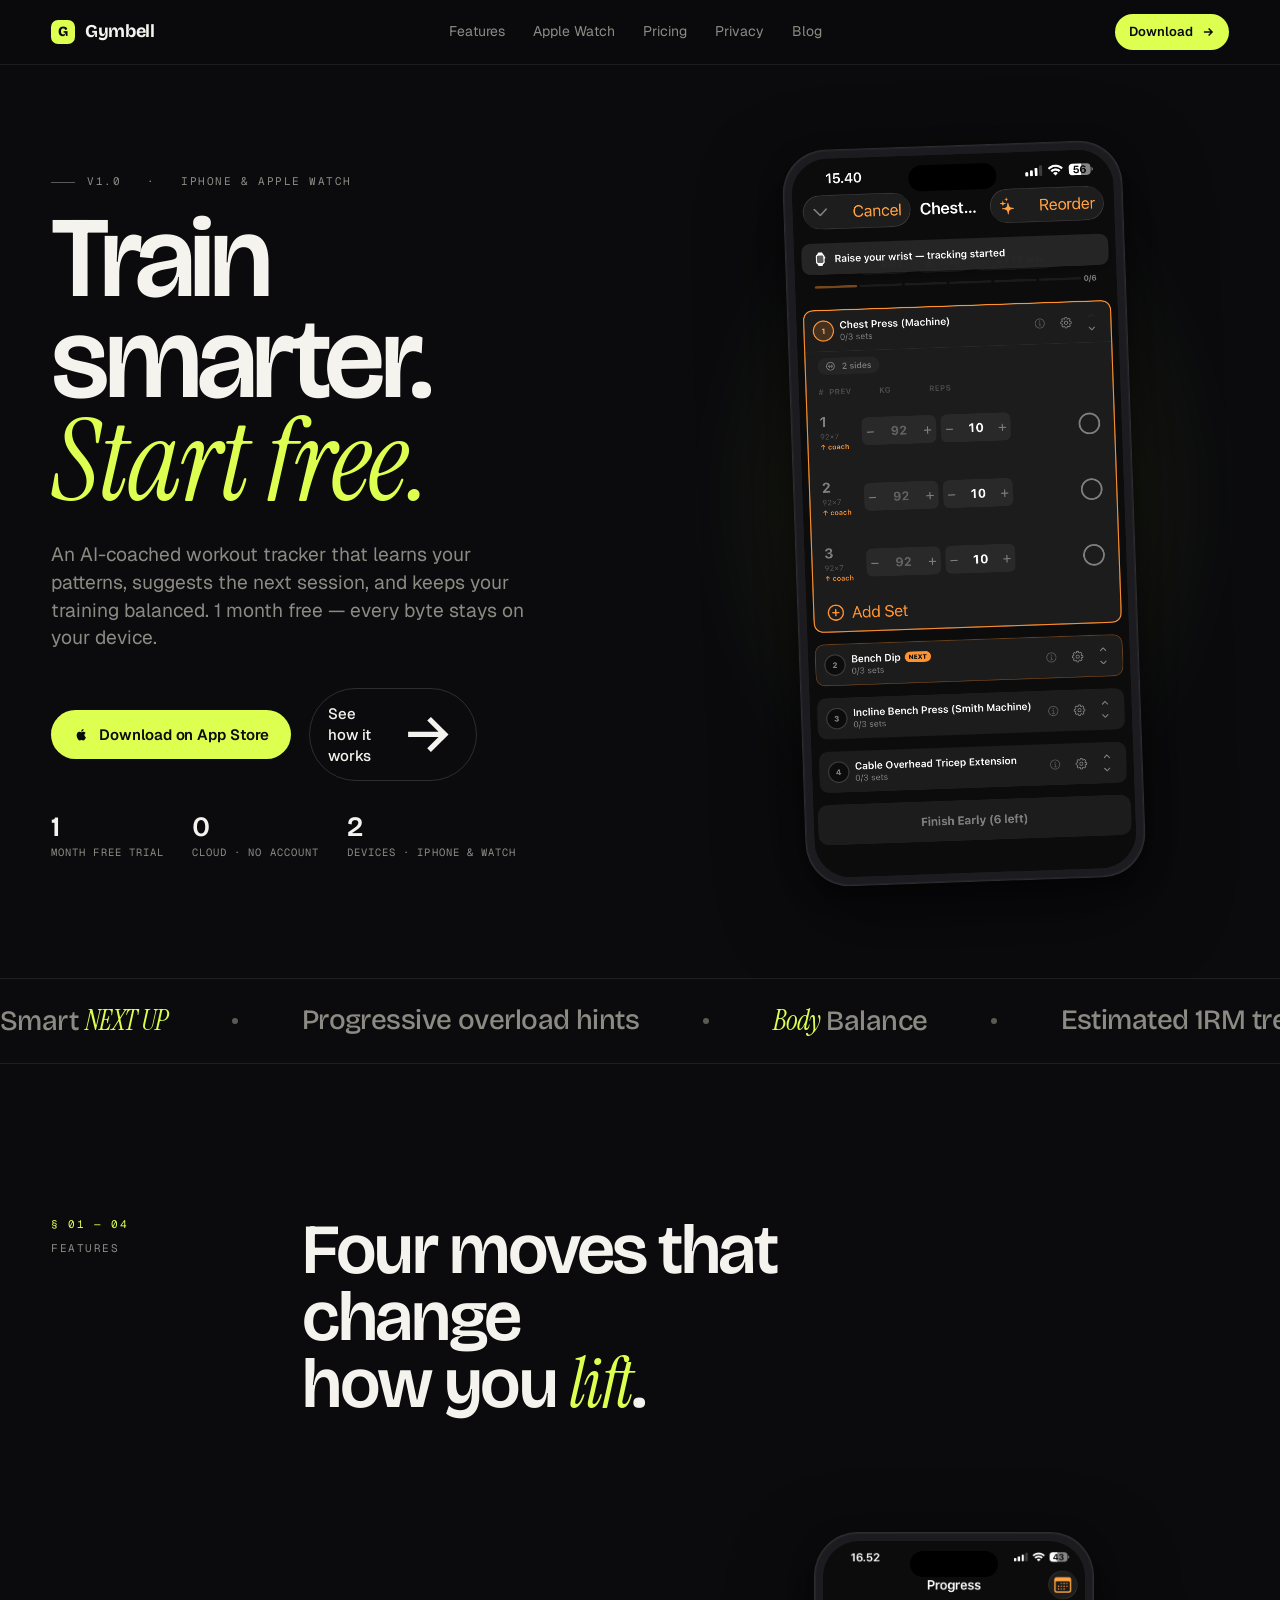
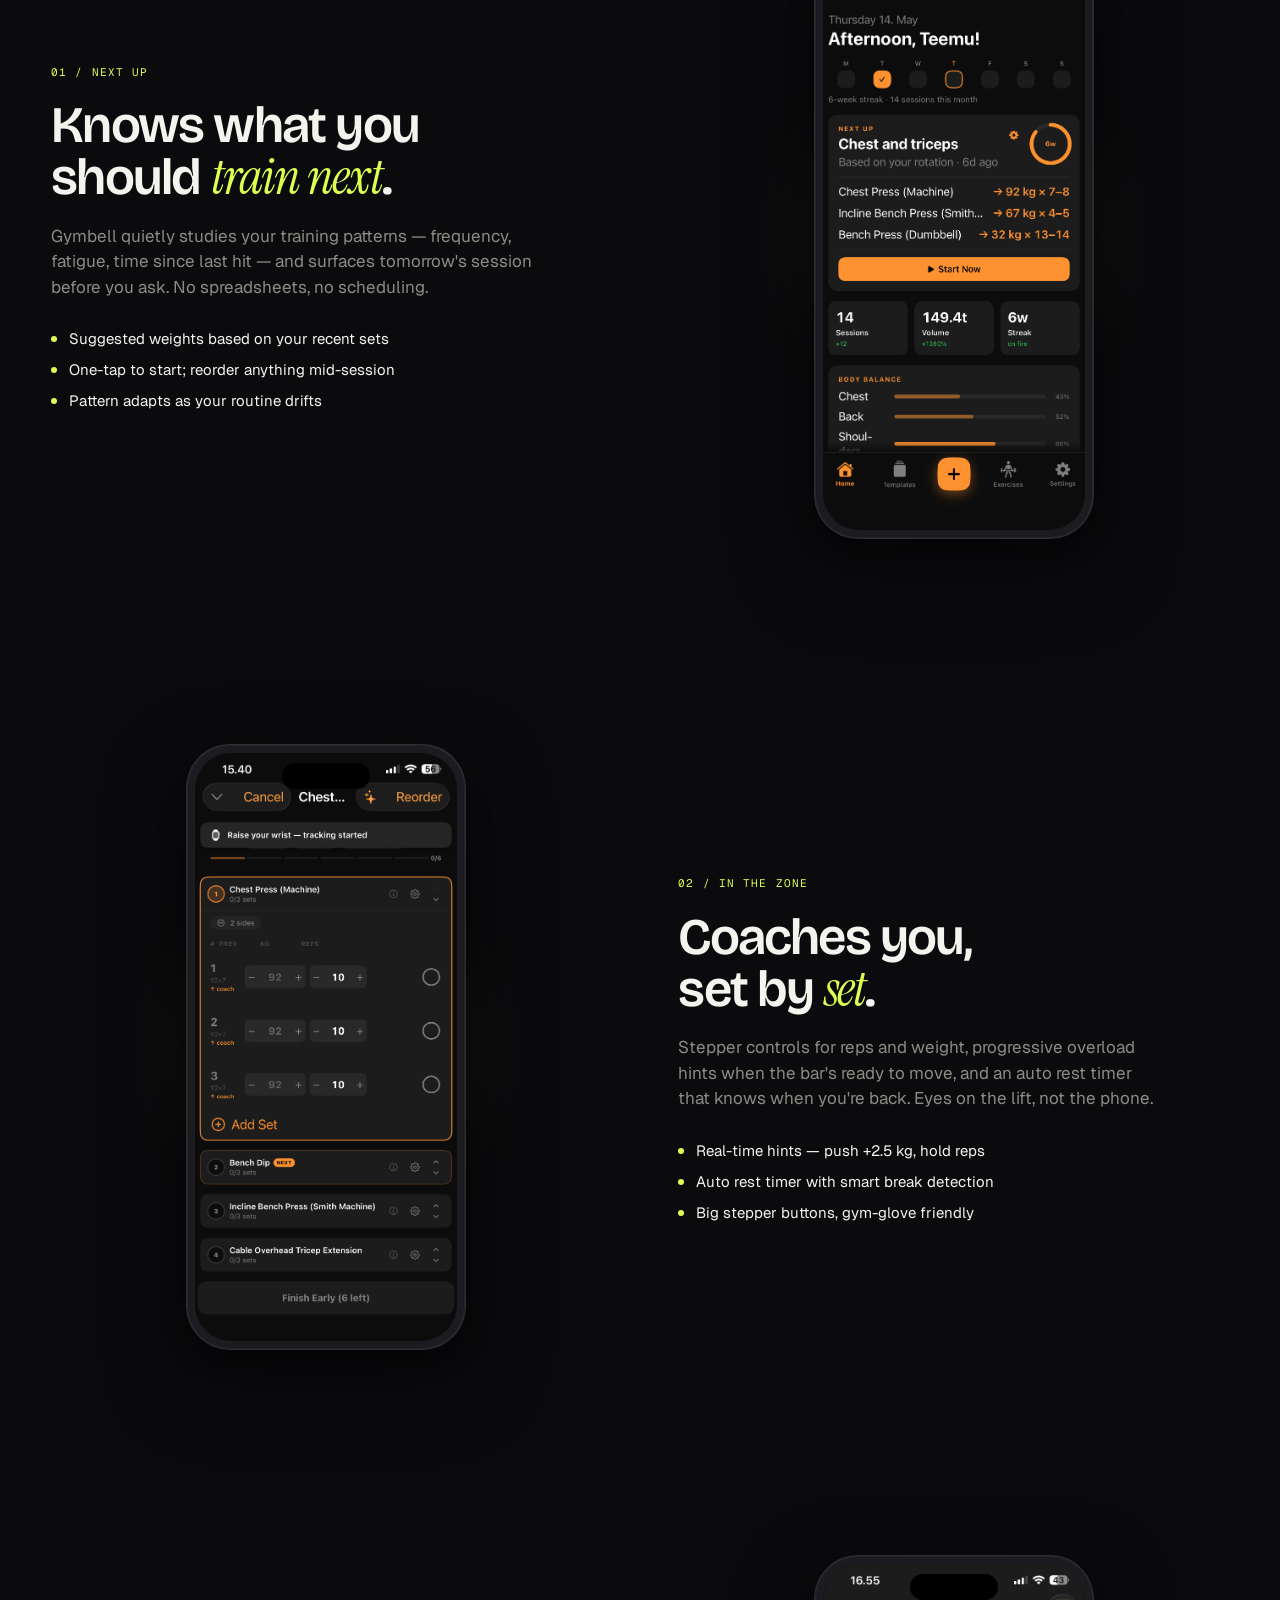
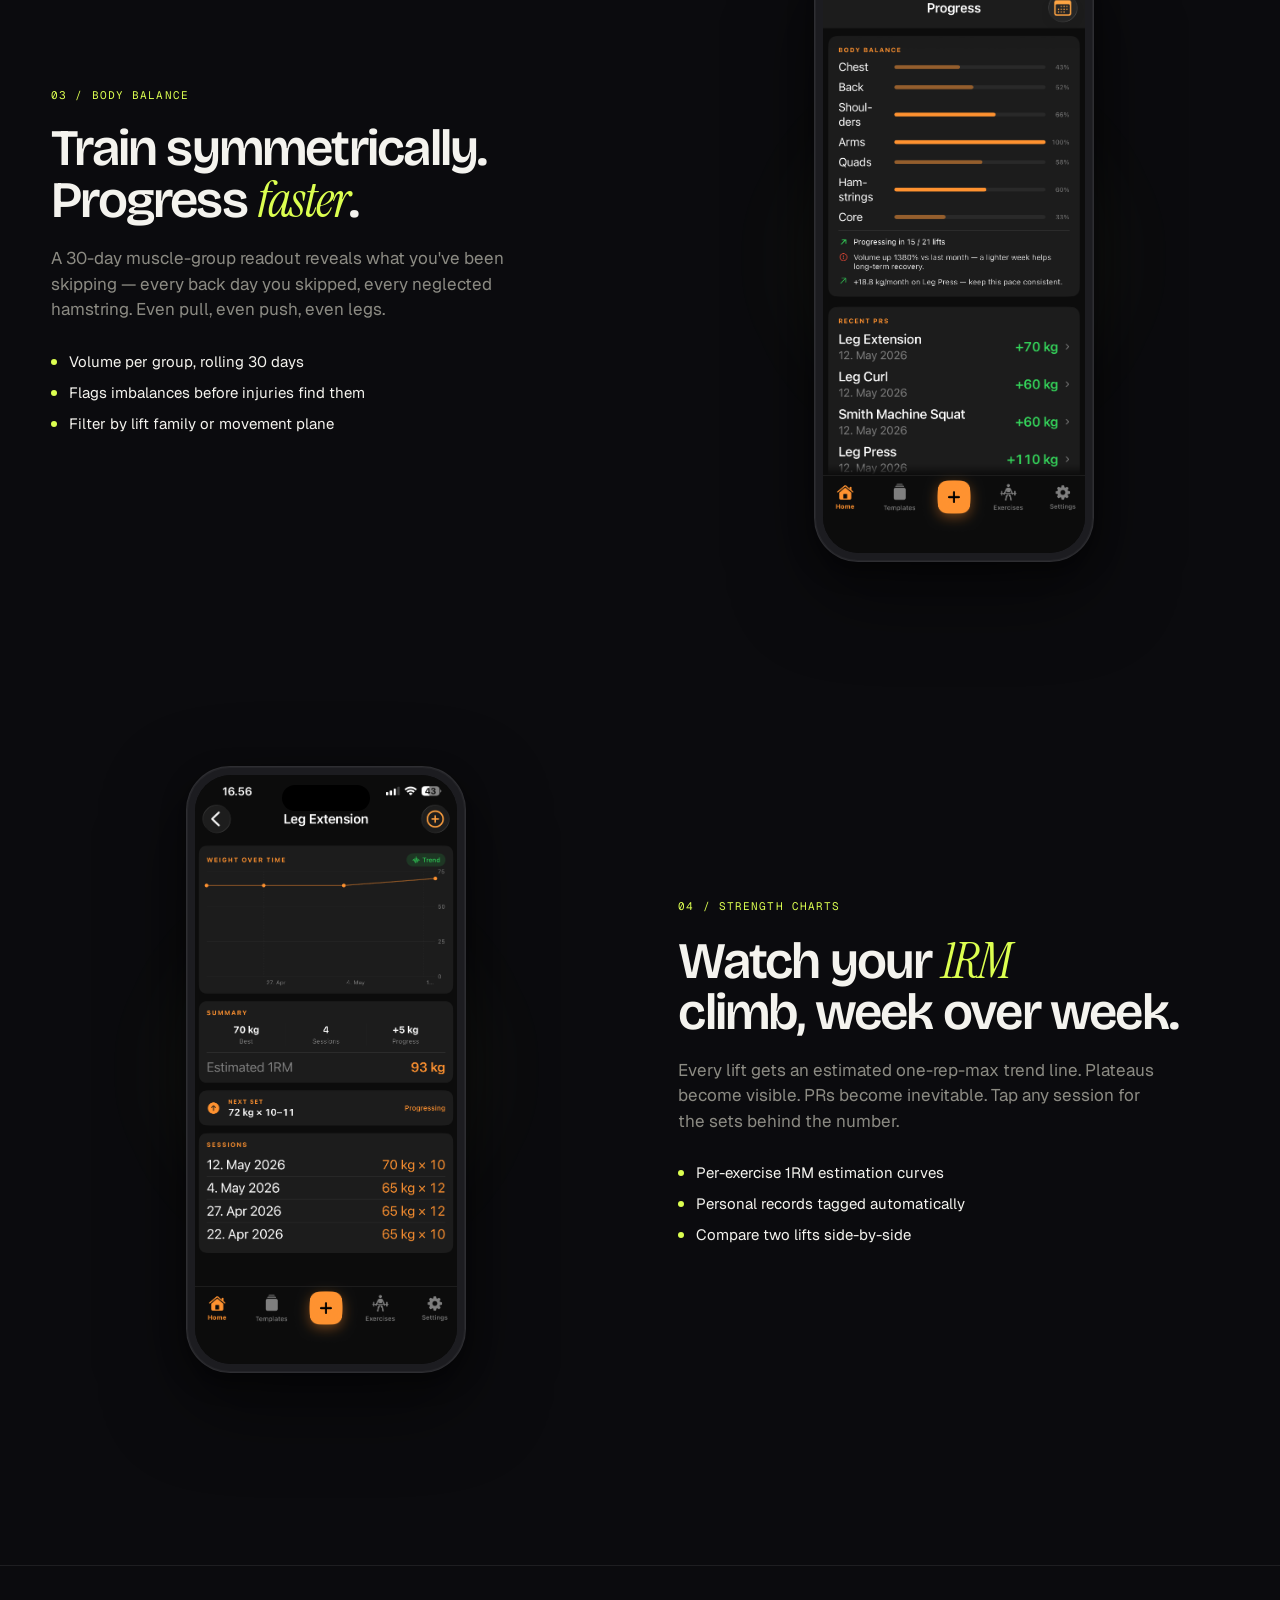
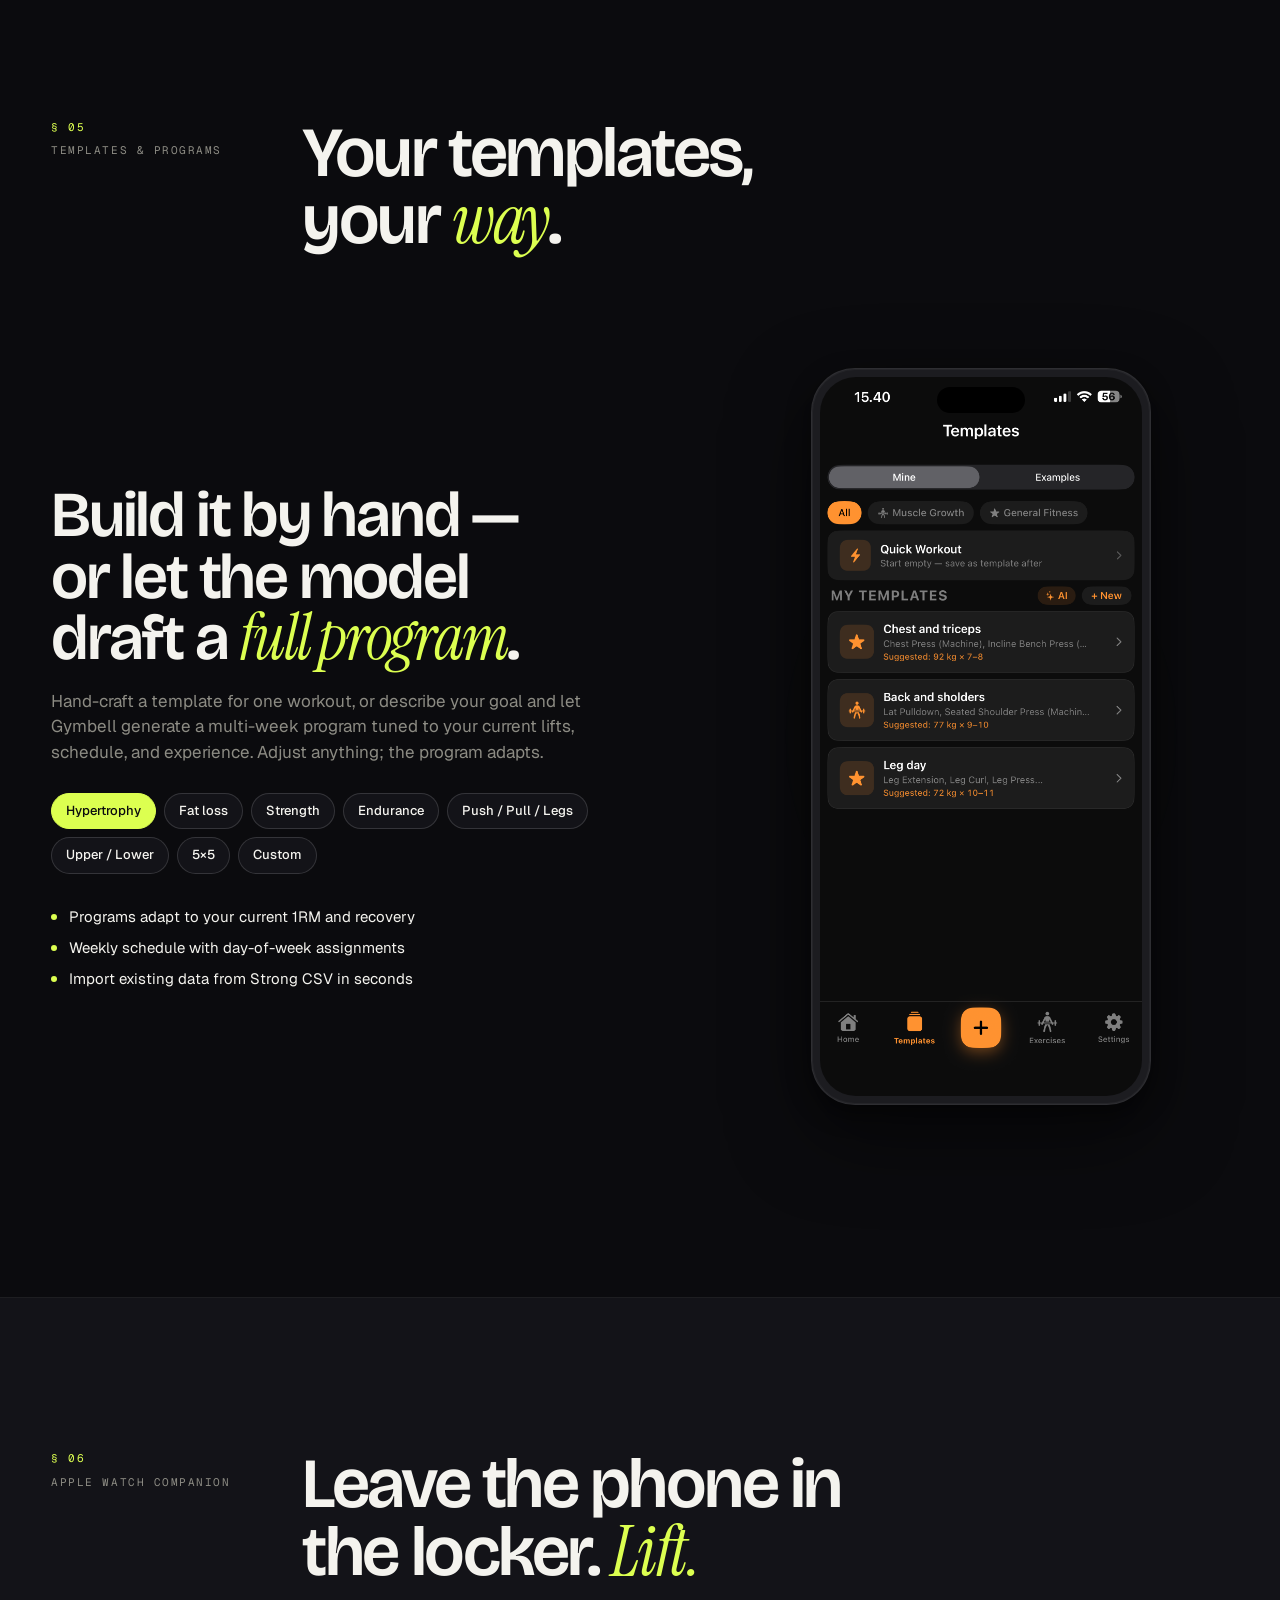
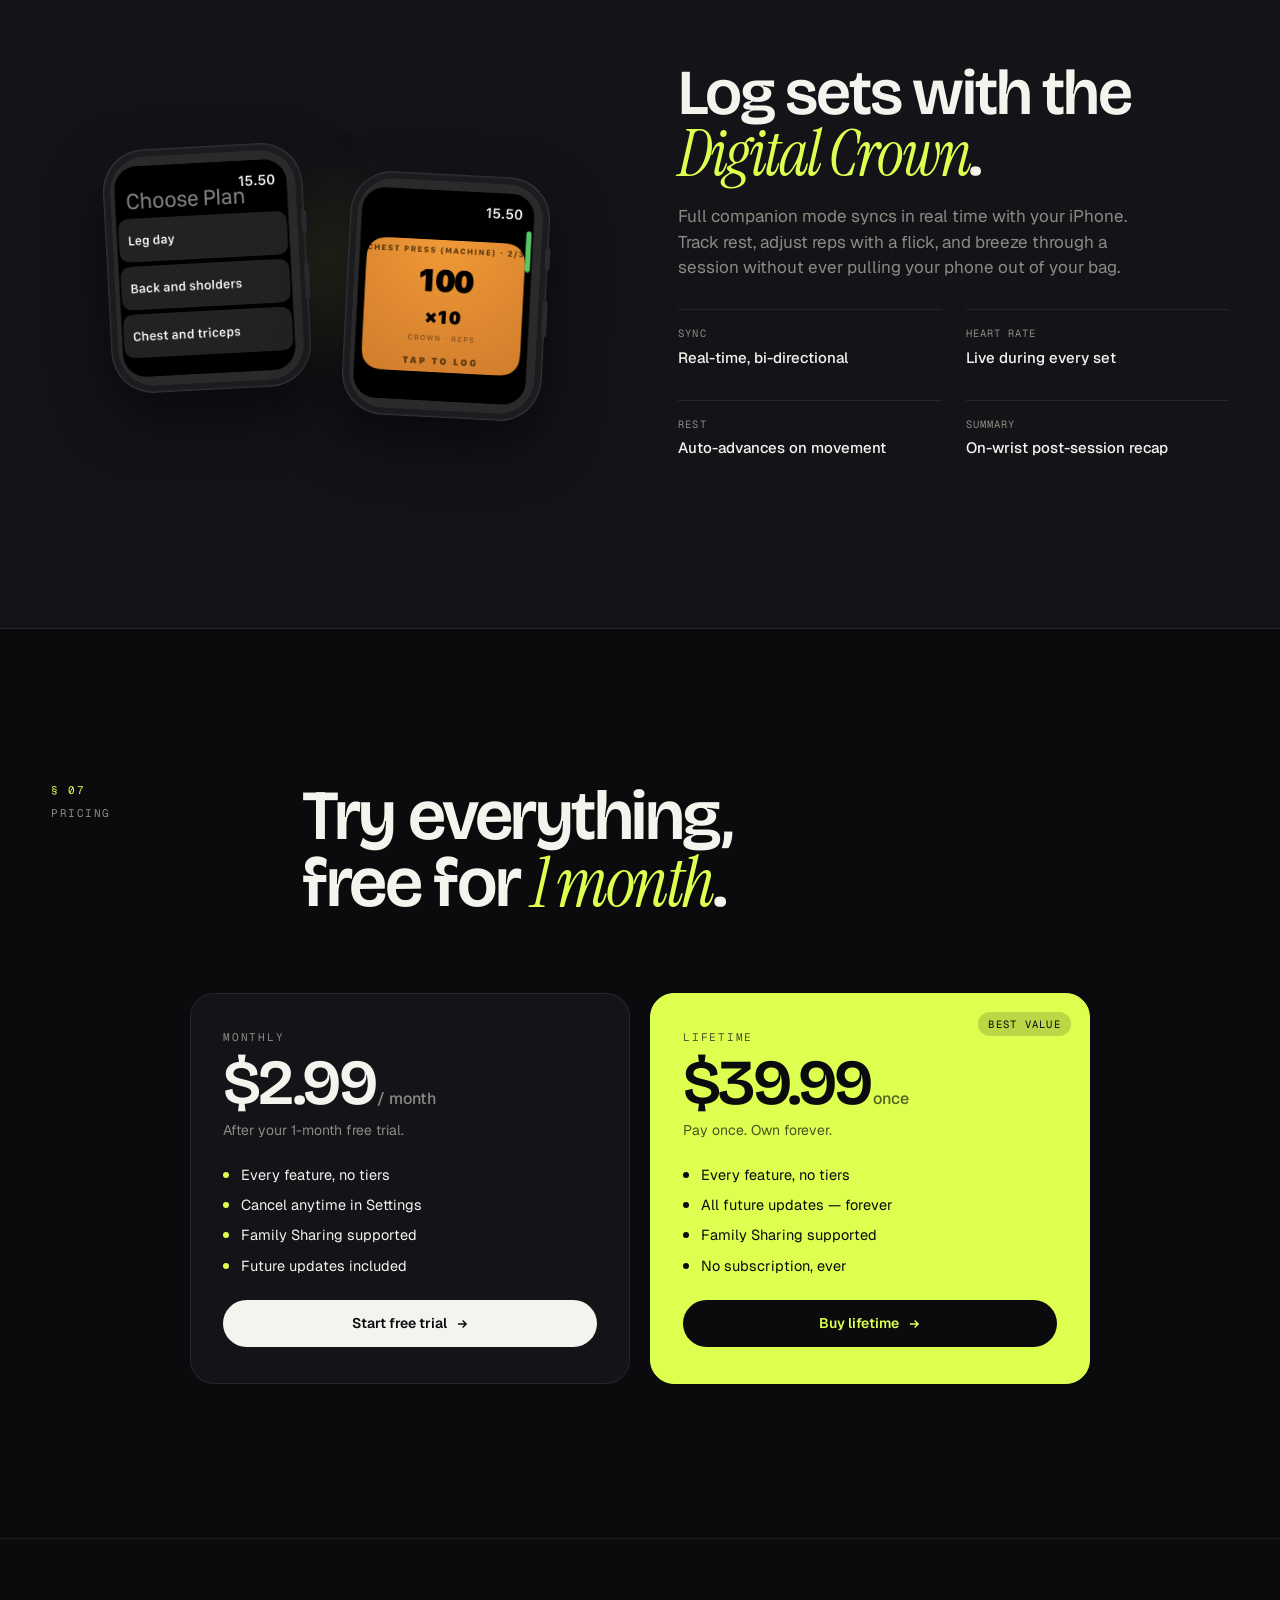
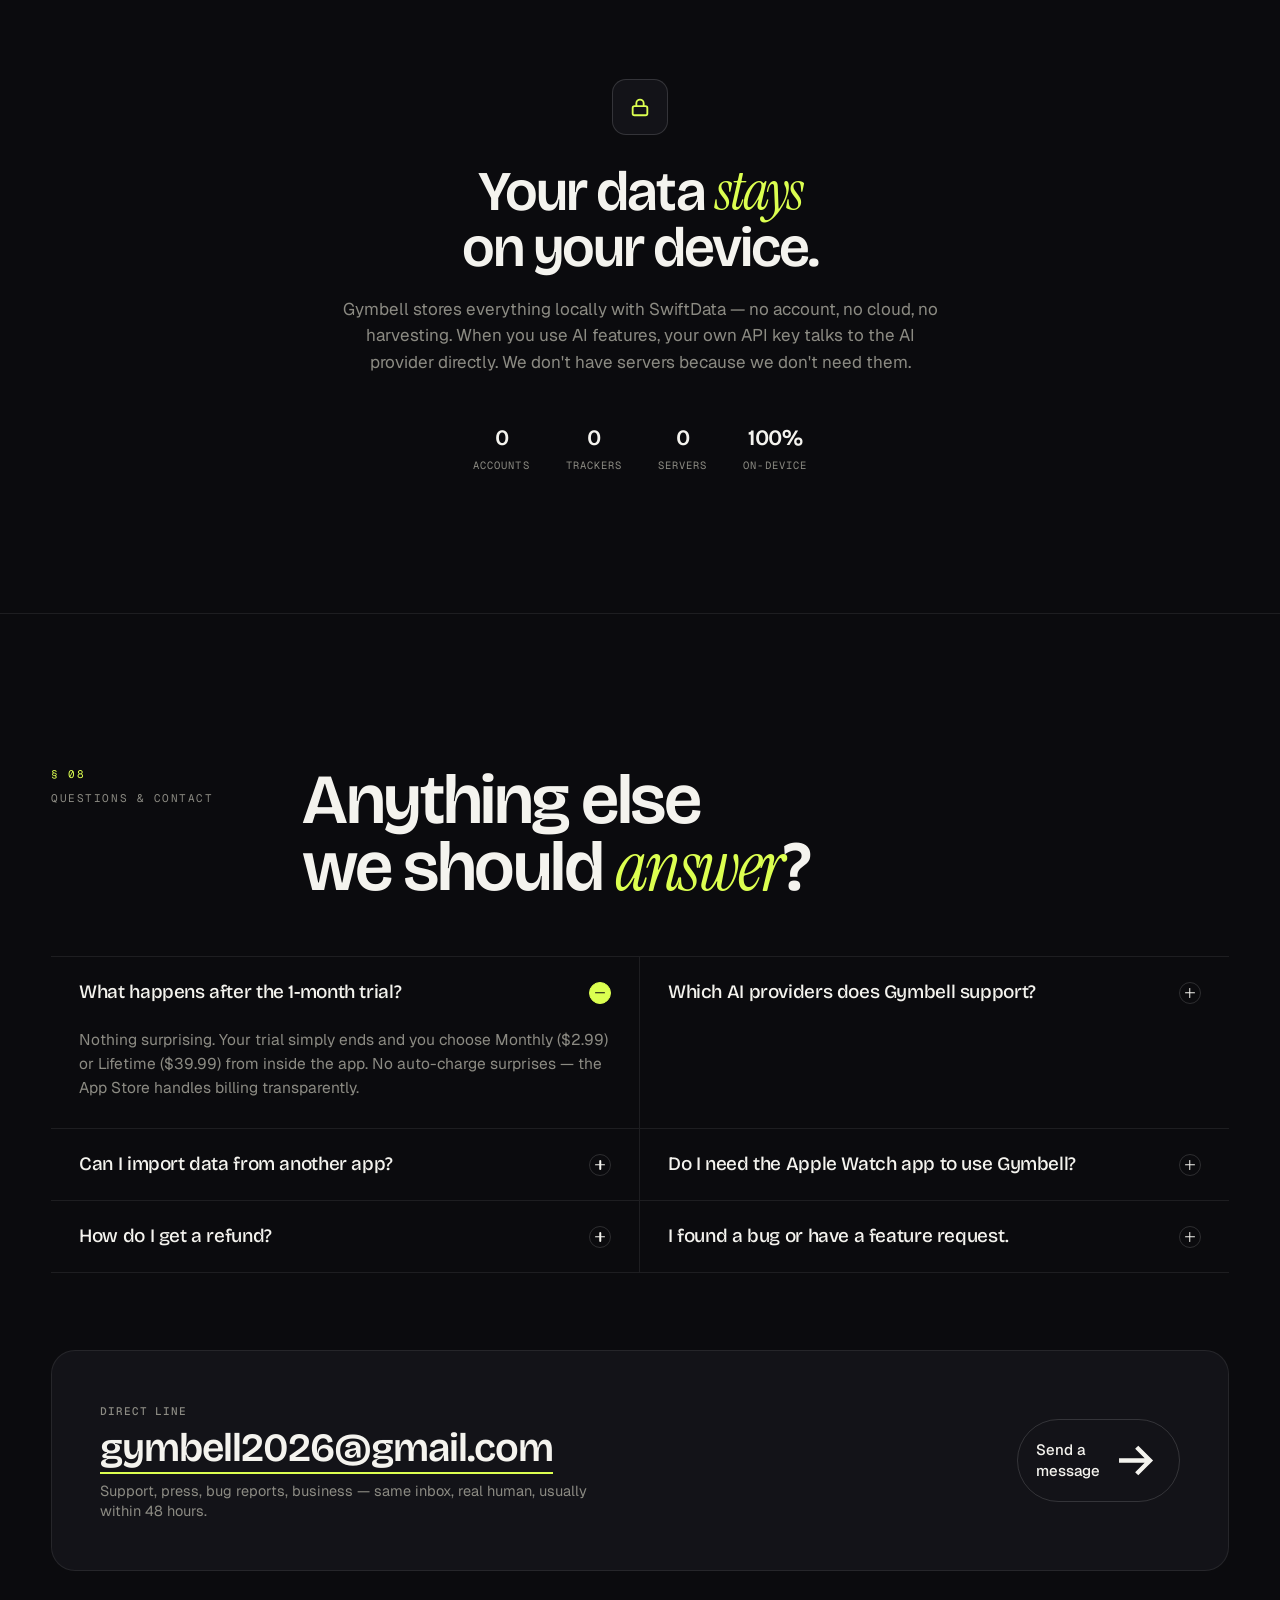
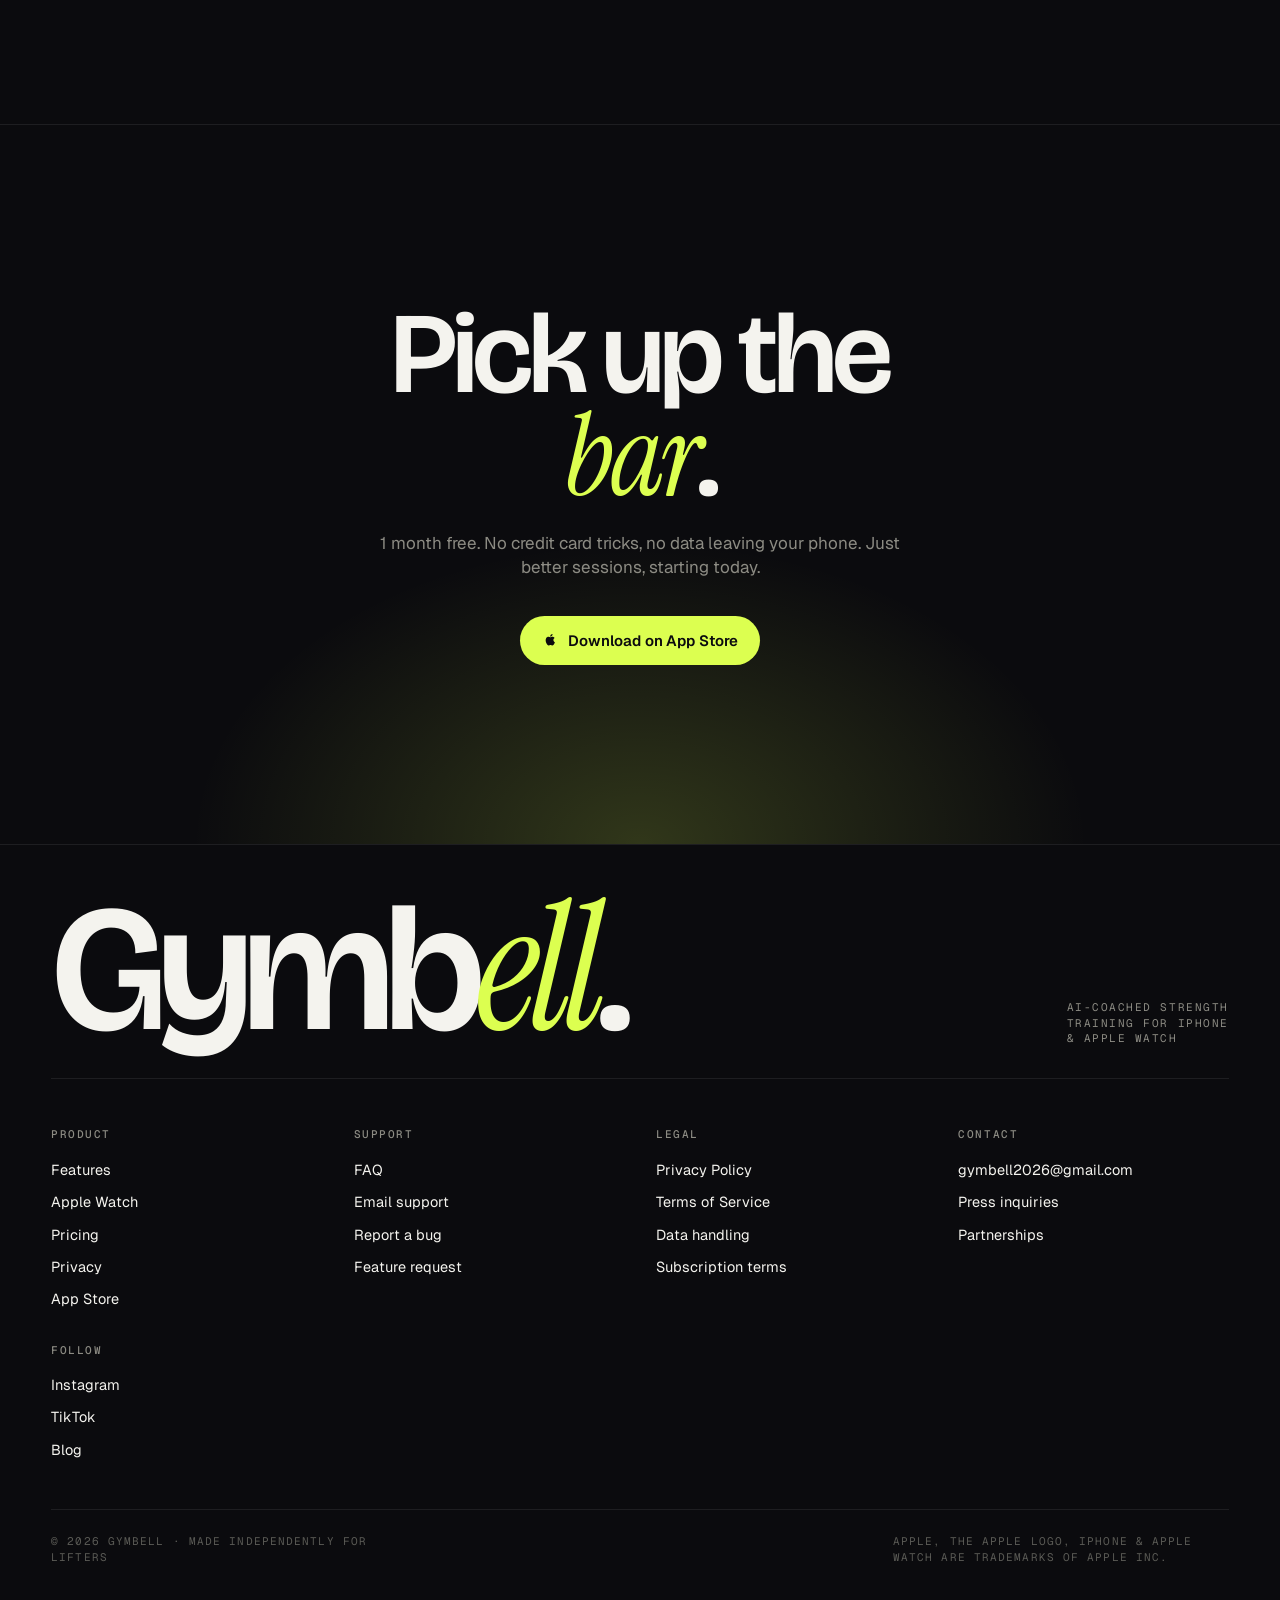
==== commit 590fd6f0: "Fix: restore new-format index.html with AI readiness tags" ====
--- a/index.html
+++ b/index.html
@@ -1,221 +1,585 @@
-<!DOCTYPE html>
+<!doctype html>
 <html lang="en">
 <head>
-  <meta charset="UTF-8">
-  <meta name="viewport" content="width=device-width, initial-scale=1">
-  <title>Gymbell — Smart Workout Tracker</title>
-  <meta name="description" content="Track workouts, get AI coaching hints, and monitor muscle balance. iPhone + Apple Watch. 1-month free trial.">
-  <meta property="og:title" content="Gymbell — Smart Workout Tracker">
-  <meta property="og:description" content="AI-powered workout tracking for iPhone and Apple Watch. Your data stays on your device.">
-  <meta property="og:type" content="website">
-  <meta property="og:image" content="https://gymbell.fi/assets/IMG_8225.PNG">
-  <meta property="og:url" content="https://gymbell.fi">
-  <script type="application/ld+json">
-  {
-    "@context": "https://schema.org",
-    "@graph": [
-      {
-        "@type": "Organization",
-        "@id": "https://gymbell.fi/#organization",
-        "name": "Gymbell",
-        "url": "https://gymbell.fi",
-        "contactPoint": {
-          "@type": "ContactPoint",
-          "email": "gymbell2026@gmail.com",
-          "contactType": "customer support"
+<meta charset="utf-8" />
+<meta name="viewport" content="width=device-width,initial-scale=1" />
+<title>Gymbell — Train smarter. Start free.</title>
+<meta name="description" content="AI-powered workout tracking for iPhone and Apple Watch. Smart progressive overload coaching, body balance analysis, iCloud sync, and Apple Watch companion mode. 1-month free trial.">
+<meta property="og:title" content="Gymbell — Train smarter. Start free.">
+<meta property="og:description" content="AI-powered workout tracking for iPhone and Apple Watch. Smart progression, body balance, iCloud sync, and Apple Watch companion mode.">
+<meta property="og:type" content="website">
+<meta property="og:image" content="https://gymbell.fi/assets/IMG_8225.PNG">
+<meta property="og:url" content="https://gymbell.fi">
+<script type="application/ld+json">
+{
+  "@context": "https://schema.org",
+  "@graph": [
+    {
+      "@type": "Organization",
+      "@id": "https://gymbell.fi/#organization",
+      "name": "Gymbell",
+      "url": "https://gymbell.fi",
+      "contactPoint": {
+        "@type": "ContactPoint",
+        "email": "gymbell2026@gmail.com",
+        "contactType": "customer support"
+      }
+    },
+    {
+      "@type": "WebSite",
+      "@id": "https://gymbell.fi/#website",
+      "url": "https://gymbell.fi",
+      "name": "Gymbell — Train smarter. Start free.",
+      "publisher": { "@id": "https://gymbell.fi/#organization" }
+    },
+    {
+      "@type": "MobileApplication",
+      "name": "Gymbell",
+      "description": "AI-powered workout tracking for iPhone and Apple Watch. Progressive overload coaching, body balance analysis, iCloud sync, Apple Watch companion mode, and AI-generated training programs.",
+      "applicationCategory": "HealthApplication",
+      "operatingSystem": "iOS",
+      "offers": [
+        {
+          "@type": "Offer",
+          "price": "2.99",
+          "priceCurrency": "USD",
+          "description": "Monthly subscription after 1-month free trial"
+        },
+        {
+          "@type": "Offer",
+          "price": "44.99",
+          "priceCurrency": "USD",
+          "description": "Lifetime purchase"
         }
-      },
-      {
-        "@type": "WebSite",
-        "@id": "https://gymbell.fi/#website",
-        "url": "https://gymbell.fi",
-        "name": "Gymbell — Smart Workout Tracker",
-        "publisher": { "@id": "https://gymbell.fi/#organization" }
-      },
-      {
-        "@type": "MobileApplication",
-        "name": "Gymbell",
-        "description": "AI-powered workout tracking for iPhone and Apple Watch. Progressive overload coaching, body balance analysis, Apple Watch companion mode, and AI-generated training programs.",
-        "applicationCategory": "HealthApplication",
-        "operatingSystem": "iOS",
-        "offers": [
-          {
-            "@type": "Offer",
-            "price": "2.99",
-            "priceCurrency": "USD",
-            "description": "Monthly subscription after 1-month free trial"
-          },
-          {
-            "@type": "Offer",
-            "price": "44.99",
-            "priceCurrency": "USD",
-            "description": "Lifetime purchase"
-          }
-        ],
-        "url": "https://apps.apple.com/fi/app/gymbell/id6769465638",
-        "publisher": { "@id": "https://gymbell.fi/#organization" }
-      }
-    ]
-  }
-  </script>
-  <link rel="stylesheet" href="style.css">
+      ],
+      "url": "https://apps.apple.com/fi/app/gymbell/id6769465638",
+      "publisher": { "@id": "https://gymbell.fi/#organization" }
+    }
+  ]
+}
+</script>
+
+<link rel="preconnect" href="https://fonts.googleapis.com">
+<link rel="preconnect" href="https://fonts.gstatic.com" crossorigin>
+<link rel="stylesheet" href="https://fonts.googleapis.com/css2?family=Bricolage+Grotesque:opsz,wght@12..96,400;12..96,500;12..96,600;12..96,700&family=Geist:wght@300;400;500;600;700&family=Geist+Mono:wght@400;500;600&family=Instrument+Serif:ital@0;1&display=swap" />
+
+<link rel="stylesheet" href="styles.css" />
+
 </head>
 <body>
 
-  <!-- HERO -->
-  <header>
-    <nav>
-      <span class="logo">Gymbell</span>
-      <a href="https://apps.apple.com/fi/app/gymbell/id6769465638?l=fi" class="btn-nav">Download</a>
-    </nav>
-    <div class="hero-content">
-      <h1>Train smarter.<br>Start free.</h1>
-      <p class="tagline">AI-powered workout tracking for iPhone and Apple Watch. 1-month free trial — your data stays on your device.</p>
-      <a href="https://apps.apple.com/fi/app/gymbell/id6769465638?l=fi" class="btn-appstore">
-        <img src="assets/app-store-badge.svg" alt="Download on the App Store" width="160" height="54">
+<!-- ============================================ NAV -->
+<nav class="nav">
+  <div class="nav-inner">
+    <a class="brand" href="#">
+      <span class="brand-mark">G</span>
+      <span>Gymbell</span>
+    </a>
+    <div class="nav-links">
+      <a href="#features">Features</a>
+      <a href="#watch">Apple Watch</a>
+      <a href="#pricing">Pricing</a>
+      <a href="#privacy">Privacy</a>
+      <a href="blog.html">Blog</a>
+    </div>
+    <a class="nav-cta" href="https://apps.apple.com/fi/app/gymbell/id6769465638?l=fi">
+      Download
+      <svg viewBox="0 0 24 24" fill="none" stroke="currentColor" stroke-width="2.5"><path d="M5 12h14M13 6l6 6-6 6"/></svg>
+    </a>
+  </div>
+</nav>
+
+<!-- ============================================ HERO -->
+<main>
+
+<header class="hero">
+  <div class="shell hero-grid">
+    <div class="hero-copy">
+      <div class="eyebrow">v1.0 &nbsp; · &nbsp; iPhone &amp; Apple Watch</div>
+      <h1>Train<br/>smarter.<br/><em>Start free.</em></h1>
+      <p class="lede">An AI-coached workout tracker that learns your patterns, suggests the next session, and keeps your training balanced. 1 month free — every byte stays on your device.</p>
+
+      <div class="hero-actions">
+        <a class="btn-primary" href="https://apps.apple.com/fi/app/gymbell/id6769465638?l=fi">
+          <svg viewBox="0 0 24 24" fill="currentColor"><path d="M17.05 12.04c-.02-2.13 1.74-3.16 1.82-3.21-.99-1.45-2.54-1.65-3.09-1.67-1.31-.13-2.57.77-3.24.77-.69 0-1.71-.75-2.82-.73-1.45.02-2.79.84-3.54 2.14-1.51 2.62-.39 6.5 1.08 8.62.72 1.04 1.58 2.21 2.7 2.17 1.09-.04 1.5-.7 2.81-.7 1.31 0 1.68.7 2.83.68 1.17-.02 1.91-1.06 2.62-2.11.83-1.21 1.17-2.38 1.19-2.44-.03-.01-2.28-.87-2.36-3.52zM14.94 5.73c.6-.74 1.01-1.75.9-2.77-.87.04-1.94.59-2.57 1.32-.56.65-1.05 1.7-.92 2.69.98.08 1.97-.49 2.59-1.24z"/></svg>
+          Download on App Store
+        </a>
+        <a class="btn-ghost" href="#features">
+          See how it works
+          <svg viewBox="0 0 24 24" fill="none" stroke="currentColor" stroke-width="2"><path d="M5 12h14M13 6l6 6-6 6"/></svg>
+        </a>
+      </div>
+
+      <div class="hero-trust">
+        <div class="trust-item">
+          <span class="num">1</span>
+          <span class="lbl">Month free trial</span>
+        </div>
+        <div class="trust-item">
+          <span class="num">0</span>
+          <span class="lbl">Cloud · No account</span>
+        </div>
+        <div class="trust-item">
+          <span class="num">2</span>
+          <span class="lbl">Devices · iPhone &amp; Watch</span>
+        </div>
+      </div>
+    </div>
+
+    <div class="hero-phone-wrap">
+      <div class="phone phone--lg">
+        <div class="phone-screen">
+          <div class="phone-island"></div>
+          <img class="slot-img" loading="lazy" src="https://cetepek.github.io/Gymbell/assets/IMG_8225.PNG" alt="Drop IMG_8225 — active session with coach hints" />
+        </div>
+      </div>
+    </div>
+  </div>
+</header>
+
+<!-- ============================================ MARQUEE -->
+<div class="marquee">
+  <div class="marquee-track">
+    <span>Smart <em>NEXT&nbsp;UP</em></span><span class="dot"></span>
+    <span>Progressive overload hints</span><span class="dot"></span>
+    <span><em>Body</em> Balance</span><span class="dot"></span>
+    <span>Estimated 1RM trends</span><span class="dot"></span>
+    <span>AI program <em>generator</em></span><span class="dot"></span>
+    <span>Apple Watch companion</span><span class="dot"></span>
+    <span><em>Local-only</em> SwiftData</span><span class="dot"></span>
+    <span>Strong CSV import</span><span class="dot"></span>
+    <!-- duplicate for seamless loop -->
+    <span>Smart <em>NEXT&nbsp;UP</em></span><span class="dot"></span>
+    <span>Progressive overload hints</span><span class="dot"></span>
+    <span><em>Body</em> Balance</span><span class="dot"></span>
+    <span>Estimated 1RM trends</span><span class="dot"></span>
+    <span>AI program <em>generator</em></span><span class="dot"></span>
+    <span>Apple Watch companion</span><span class="dot"></span>
+    <span><em>Local-only</em> SwiftData</span><span class="dot"></span>
+    <span>Strong CSV import</span><span class="dot"></span>
+  </div>
+</div>
+
+<!-- ============================================ FEATURES -->
+<section class="section" id="features">
+  <div class="shell">
+    <div class="section-head">
+      <div class="meta">
+        <span class="num">§ 01 — 04</span>
+        <span>Features</span>
+      </div>
+      <h2>Four moves that change<br/>how you <em>lift</em>.</h2>
+    </div>
+
+    <div class="features">
+
+      <!-- FEATURE 01 -->
+      <article class="feature">
+        <div class="feature-copy">
+          <span class="tag-num">01 / NEXT UP</span>
+          <h3>Knows what you<br/>should <em>train next</em>.</h3>
+          <p>Gymbell quietly studies your training patterns — frequency, fatigue, time since last hit — and surfaces tomorrow's session before you ask. No spreadsheets, no scheduling.</p>
+          <ul class="feature-bullets">
+            <li>Suggested weights based on your recent sets</li>
+            <li>One-tap to start; reorder anything mid-session</li>
+            <li>Pattern adapts as your routine drifts</li>
+          </ul>
+        </div>
+        <div class="feature-visual">
+          <div class="phone">
+            <div class="phone-screen">
+              <div class="phone-island"></div>
+              <img class="slot-img" loading="lazy" src="assets/next_up.PNG" alt="Drop start-workout / next-up screen" />
+            </div>
+          </div>
+        </div>
+      </article>
+
+      <!-- FEATURE 02 -->
+      <article class="feature">
+        <div class="feature-copy">
+          <span class="tag-num">02 / IN THE ZONE</span>
+          <h3>Coaches you,<br/>set by <em>set</em>.</h3>
+          <p>Stepper controls for reps and weight, progressive overload hints when the bar's ready to move, and an auto rest timer that knows when you're back. Eyes on the lift, not the phone.</p>
+          <ul class="feature-bullets">
+            <li>Real-time hints — push +2.5 kg, hold reps</li>
+            <li>Auto rest timer with smart break detection</li>
+            <li>Big stepper buttons, gym-glove friendly</li>
+          </ul>
+        </div>
+        <div class="feature-visual">
+          <div class="phone">
+            <div class="phone-screen">
+              <div class="phone-island"></div>
+              <img class="slot-img" loading="lazy" src="https://cetepek.github.io/Gymbell/assets/IMG_8225.PNG" alt="Drop active-session screen" />
+            </div>
+          </div>
+        </div>
+      </article>
+
+      <!-- FEATURE 03 -->
+      <article class="feature">
+        <div class="feature-copy">
+          <span class="tag-num">03 / BODY BALANCE</span>
+          <h3>Train symmetrically.<br/>Progress <em>faster</em>.</h3>
+          <p>A 30-day muscle-group readout reveals what you've been skipping — every back day you skipped, every neglected hamstring. Even pull, even push, even legs.</p>
+          <ul class="feature-bullets">
+            <li>Volume per group, rolling 30 days</li>
+            <li>Flags imbalances before injuries find them</li>
+            <li>Filter by lift family or movement plane</li>
+          </ul>
+        </div>
+        <div class="feature-visual">
+          <div class="phone">
+            <div class="phone-screen">
+              <div class="phone-island"></div>
+              <img class="slot-img" loading="lazy" src="assets/body_balance.png" alt="Drop body balance screen" />
+            </div>
+          </div>
+        </div>
+      </article>
+
+      <!-- FEATURE 04 -->
+      <article class="feature">
+        <div class="feature-copy">
+          <span class="tag-num">04 / STRENGTH CHARTS</span>
+          <h3>Watch your <em>1RM</em><br/>climb, week over week.</h3>
+          <p>Every lift gets an estimated one-rep-max trend line. Plateaus become visible. PRs become inevitable. Tap any session for the sets behind the number.</p>
+          <ul class="feature-bullets">
+            <li>Per-exercise 1RM estimation curves</li>
+            <li>Personal records tagged automatically</li>
+            <li>Compare two lifts side-by-side</li>
+          </ul>
+        </div>
+        <div class="feature-visual">
+          <div class="phone">
+            <div class="phone-screen">
+              <div class="phone-island"></div>
+              <img class="slot-img" loading="lazy" src="assets/strength_charts.png" alt="Drop strength chart screen" />
+            </div>
+          </div>
+        </div>
+      </article>
+
+    </div>
+  </div>
+</section>
+
+<!-- ============================================ TEMPLATES -->
+<section class="section">
+  <div class="shell">
+    <div class="section-head">
+      <div class="meta">
+        <span class="num">§ 05</span>
+        <span>Templates &amp; Programs</span>
+      </div>
+      <h2>Your templates,<br/>your <em>way</em>.</h2>
+    </div>
+
+    <div class="templates-grid">
+      <div class="templates-copy">
+        <h3>Build it by hand —<br/>or let the model<br/>draft a <em>full program</em>.</h3>
+        <p>Hand-craft a template for one workout, or describe your goal and let Gymbell generate a multi-week program tuned to your current lifts, schedule, and experience. Adjust anything; the program adapts.</p>
+
+        <div class="template-chips">
+          <span class="chip accent">Hypertrophy</span>
+          <span class="chip">Fat loss</span>
+          <span class="chip">Strength</span>
+          <span class="chip">Endurance</span>
+          <span class="chip">Push / Pull / Legs</span>
+          <span class="chip">Upper / Lower</span>
+          <span class="chip">5×5</span>
+          <span class="chip">Custom</span>
+        </div>
+
+        <ul class="feature-bullets" style="margin-top:32px">
+          <li>Programs adapt to your current 1RM and recovery</li>
+          <li>Weekly schedule with day-of-week assignments</li>
+          <li>Import existing data from Strong CSV in seconds</li>
+        </ul>
+      </div>
+
+      <div class="feature-visual">
+        <div class="phone phone--lg">
+          <div class="phone-screen">
+            <div class="phone-island"></div>
+            <img class="slot-img" loading="lazy" src="https://cetepek.github.io/Gymbell/assets/IMG_8224.PNG" alt="Drop templates / programs screen" />
+          </div>
+        </div>
+      </div>
+    </div>
+  </div>
+</section>
+
+<!-- ============================================ WATCH -->
+<section class="section watch-section" id="watch">
+  <div class="shell">
+    <div class="section-head">
+      <div class="meta">
+        <span class="num">§ 06</span>
+        <span>Apple Watch Companion</span>
+      </div>
+      <h2>Leave the phone in<br/>the locker. <em>Lift.</em></h2>
+    </div>
+
+    <div class="watch-grid">
+      <div class="watch-visual">
+        <div class="watch">
+          <div class="watch-screen">
+            <img class="slot-img" loading="lazy" src="https://cetepek.github.io/Gymbell/assets/watch-choose-plan.png" alt="Watch — plan select" />
+          </div>
+        </div>
+        <div class="watch">
+          <div class="watch-screen">
+            <img class="slot-img" loading="lazy" src="https://cetepek.github.io/Gymbell/assets/watch-active-set.png" alt="Watch — active set" />
+          </div>
+        </div>
+      </div>
+
+      <div class="watch-copy">
+        <h3>Log sets with the<br/><em>Digital Crown</em>.</h3>
+        <p>Full companion mode syncs in real time with your iPhone. Track rest, adjust reps with a flick, and breeze through a session without ever pulling your phone out of your bag.</p>
+
+        <div class="watch-features">
+          <div class="watch-feature">
+            <span class="lbl">Sync</span>
+            <span class="val">Real-time, bi-directional</span>
+          </div>
+          <div class="watch-feature">
+            <span class="lbl">Heart rate</span>
+            <span class="val">Live during every set</span>
+          </div>
+          <div class="watch-feature">
+            <span class="lbl">Rest</span>
+            <span class="val">Auto-advances on movement</span>
+          </div>
+          <div class="watch-feature">
+            <span class="lbl">Summary</span>
+            <span class="val">On-wrist post-session recap</span>
+          </div>
+        </div>
+      </div>
+    </div>
+  </div>
+</section>
+
+<!-- ============================================ PRICING -->
+<section class="section" id="pricing">
+  <div class="shell">
+    <div class="section-head">
+      <div class="meta">
+        <span class="num">§ 07</span>
+        <span>Pricing</span>
+      </div>
+      <h2>Try everything,<br/>free for <em>1 month</em>.</h2>
+    </div>
+
+    <div class="pricing-grid">
+      <div class="price-card">
+        <div class="price-head">
+          <span class="price-name">Monthly</span>
+          <span class="price-tag">$2.99<span class="unit">/ month</span></span>
+          <span class="price-sub">After your 1-month free trial.</span>
+        </div>
+        <ul class="price-features">
+          <li>Every feature, no tiers</li>
+          <li>Cancel anytime in Settings</li>
+          <li>Family Sharing supported</li>
+          <li>Future updates included</li>
+        </ul>
+        <a class="price-cta" href="https://apps.apple.com/fi/app/gymbell/id6769465638?l=fi">
+          Start free trial
+          <svg viewBox="0 0 24 24" width="14" height="14" fill="none" stroke="currentColor" stroke-width="2.5"><path d="M5 12h14M13 6l6 6-6 6"/></svg>
+        </a>
+      </div>
+
+      <div class="price-card featured">
+        <span class="price-badge">Best value</span>
+        <div class="price-head">
+          <span class="price-name">Lifetime</span>
+          <span class="price-tag">$39.99<span class="unit">once</span></span>
+          <span class="price-sub">Pay once. Own forever.</span>
+        </div>
+        <ul class="price-features">
+          <li>Every feature, no tiers</li>
+          <li>All future updates — forever</li>
+          <li>Family Sharing supported</li>
+          <li>No subscription, ever</li>
+        </ul>
+        <a class="price-cta" href="https://apps.apple.com/fi/app/gymbell/id6769465638?l=fi">
+          Buy lifetime
+          <svg viewBox="0 0 24 24" width="14" height="14" fill="none" stroke="currentColor" stroke-width="2.5"><path d="M5 12h14M13 6l6 6-6 6"/></svg>
+        </a>
+      </div>
+    </div>
+  </div>
+</section>
+
+<!-- ============================================ PRIVACY -->
+<section class="section privacy" id="privacy">
+  <div class="shell">
+    <div class="lock">
+      <svg viewBox="0 0 24 24" fill="none" stroke="currentColor" stroke-width="2">
+        <rect x="4" y="11" width="16" height="10" rx="2"/>
+        <path d="M8 11V8a4 4 0 0 1 8 0v3"/>
+      </svg>
+    </div>
+    <h3>Your data <em>stays</em><br/>on your device.</h3>
+    <p>Gymbell stores everything locally with SwiftData — no account, no cloud, no harvesting. When you use AI features, your own API key talks to the AI provider directly. We don't have servers because we don't need them.</p>
+
+    <div class="privacy-meta">
+      <div class="item"><span class="v">0</span><span class="l">Accounts</span></div>
+      <div class="item"><span class="v">0</span><span class="l">Trackers</span></div>
+      <div class="item"><span class="v">0</span><span class="l">Servers</span></div>
+      <div class="item"><span class="v">100%</span><span class="l">On-device</span></div>
+    </div>
+  </div>
+</section>
+
+<!-- ============================================ FAQ / CONTACT -->
+<section class="section faq-section" id="contact">
+  <div class="shell">
+    <div class="section-head">
+      <div class="meta">
+        <span class="num">§ 08</span>
+        <span>Questions &amp; Contact</span>
+      </div>
+      <h2>Anything else<br/>we should <em>answer</em>?</h2>
+    </div>
+
+    <div class="faq-grid">
+      <details class="faq" open>
+        <summary>
+          <span class="faq-q">What happens after the 1-month trial?</span>
+          <span class="faq-icon" aria-hidden="true"></span>
+        </summary>
+        <div class="faq-a">Nothing surprising. Your trial simply ends and you choose Monthly ($2.99) or Lifetime ($39.99) from inside the app. No auto-charge surprises — the App Store handles billing transparently.</div>
+      </details>
+      <details class="faq">
+        <summary>
+          <span class="faq-q">Which AI providers does Gymbell support?</span>
+          <span class="faq-icon" aria-hidden="true"></span>
+        </summary>
+        <div class="faq-a">You bring your own API key — currently Apple Intelligence, Claude (Anthropic), OpenAI, and Google Gemini, plus any OpenAI-compatible endpoint. Your key is stored locally in iOS Keychain and used only to call the provider directly.</div>
+      </details>
+      <details class="faq">
+        <summary>
+          <span class="faq-q">Can I import data from another app?</span>
+          <span class="faq-icon" aria-hidden="true"></span>
+        </summary>
+        <div class="faq-a">Yes — Strong CSV imports are supported out of the box. Drop the file from Files or share it from Strong; Gymbell maps exercises automatically.</div>
+      </details>
+      <details class="faq">
+        <summary>
+          <span class="faq-q">Do I need the Apple Watch app to use Gymbell?</span>
+          <span class="faq-icon" aria-hidden="true"></span>
+        </summary>
+        <div class="faq-a">No. Gymbell works fully on iPhone alone. The Watch app is a free companion that mirrors the active session for hands-off logging.</div>
+      </details>
+      <details class="faq">
+        <summary>
+          <span class="faq-q">How do I get a refund?</span>
+          <span class="faq-icon" aria-hidden="true"></span>
+        </summary>
+        <div class="faq-a">Refunds are handled through Apple — open the App Store, tap your profile → Purchase History, then Report a Problem. We're happy to vouch for any genuine issue; just email us first and we'll help.</div>
+      </details>
+      <details class="faq">
+        <summary>
+          <span class="faq-q">I found a bug or have a feature request.</span>
+          <span class="faq-icon" aria-hidden="true"></span>
+        </summary>
+        <div class="faq-a">Please email <a href="mailto:gymbell2026@gmail.com">gymbell2026@gmail.com</a> with a short description (and a screen recording if you can). Gymbell is built by one person and every message is read.</div>
+      </details>
+    </div>
+
+    <div class="contact-card">
+      <div>
+        <span class="mono">Direct line</span>
+        <div class="contact-email"><a href="mailto:gymbell2026@gmail.com">gymbell2026@gmail.com</a></div>
+        <p class="contact-sub">Support, press, bug reports, business — same inbox, real human, usually within 48 hours.</p>
+      </div>
+      <a class="btn-ghost" href="mailto:gymbell2026@gmail.com">
+        Send a message
+        <svg viewBox="0 0 24 24" fill="none" stroke="currentColor" stroke-width="2"><path d="M5 12h14M13 6l6 6-6 6"/></svg>
       </a>
     </div>
-  </header>
-
-  <main>
-
-  <!-- HERO SCREENSHOT -->
-  <section class="hero-screenshot">
-    <div class="container">
-      <img src="assets/IMG_8225.PNG" alt="Gymbell active workout session showing coach hints and set controls" class="screenshot-hero">
-    </div>
-  </section>
-
-  <!-- FEATURE STRIP -->
-  <section class="features">
-    <div class="container">
-      <div class="feature-grid">
-
-        <div class="feature">
-          <div class="feature-icon">📈</div>
-          <h2>Smart NEXT UP</h2>
-          <p>Gymbell learns your training patterns and tells you what to train next — no manual scheduling required.</p>
-          <img src="assets/IMG_8226.PNG" alt="Start workout screen showing next weight suggestions" class="screenshot-sm">
-        </div>
-
-        <div class="feature">
-          <div class="feature-icon">💪</div>
-          <h2>Stay in the zone</h2>
-          <p>Stepper controls, progressive overload hints, and an auto rest timer keep your sessions focused.</p>
-          <img src="assets/IMG_8225.PNG" alt="Active workout session with coach hints" class="screenshot-sm">
-        </div>
-
-        <div class="feature">
-          <div class="feature-icon">🎯</div>
-          <h2>Body Balance</h2>
-          <p>See which muscle groups you're neglecting over the last 30 days. Train symmetrically, progress faster.</p>
-          <img src="assets/01-progress.png" alt="Body balance muscle group bars" class="screenshot-sm">
-        </div>
-
-        <div class="feature">
-          <div class="feature-icon">📊</div>
-          <h2>Strength charts</h2>
-          <p>Track your estimated 1RM trend over time for every exercise. See exactly how far you've come.</p>
-          <img src="assets/IMG_8227.PNG" alt="Exercise library" class="screenshot-sm">
-        </div>
-
-      </div>
-    </div>
-  </section>
-
-  <!-- TEMPLATES SECTION -->
-  <section class="templates-section">
-    <div class="container side-by-side">
-      <div class="text-block">
-        <h2>Your templates, your way</h2>
-        <p>Build custom workout templates manually or let the AI generate a full multi-week program tailored to your goal, schedule, and experience level.</p>
-        <ul class="check-list">
-          <li>Muscle building, fat loss, strength, endurance</li>
-          <li>AI programs adapt to your current lifts</li>
-          <li>Weekly schedule with day assignments</li>
-          <li>Import from Strong CSV</li>
-        </ul>
-      </div>
-      <img src="assets/IMG_8224.PNG" alt="Templates tab showing workout templates with AI suggestions" class="screenshot-right">
-    </div>
-  </section>
-
-  <!-- WATCH SECTION -->
-  <section class="watch-section">
-    <div class="container side-by-side reverse">
-      <div class="watch-pair">
-        <img src="assets/watch-choose-plan.png" alt="Gymbell on Apple Watch showing plan selection" class="screenshot-watch">
-        <img src="assets/watch-active-set.png" alt="Gymbell on Apple Watch showing active set" class="screenshot-watch watch-front">
-      </div>
-      <div class="text-block">
-        <h2>Apple Watch companion</h2>
-        <p>Log sets, adjust reps with the Digital Crown, and track rest time right from your wrist — without touching your phone.</p>
-        <ul class="check-list">
-          <li>Full companion mode — syncs in real time</li>
-          <li>Auto-advance to next set after rest</li>
-          <li>Heart rate during workout</li>
-          <li>Session summary on Watch</li>
-        </ul>
-      </div>
-    </div>
-  </section>
-
-  <!-- PRICING SECTION -->
-  <section class="pricing-section">
-    <div class="container">
-      <h2 class="pricing-title">Simple pricing</h2>
-      <p class="pricing-sub">Try everything free for 1 month. No credit card tricks.</p>
-      <div class="pricing-grid">
-        <div class="pricing-card">
-          <div class="pricing-plan">Monthly</div>
-          <div class="pricing-price">$2.99<span>/month</span></div>
-          <div class="pricing-note">After 1-month free trial</div>
-          <ul class="check-list pricing-features">
-            <li>All features included</li>
-            <li>Cancel anytime</li>
-            <li>Family Sharing</li>
-          </ul>
-        </div>
-        <div class="pricing-card pricing-card-featured">
-          <div class="pricing-badge">Best Value</div>
-          <div class="pricing-plan">Lifetime</div>
-          <div class="pricing-price">$44.99<span> once</span></div>
-          <div class="pricing-note">Pay once, own forever</div>
-          <ul class="check-list pricing-features">
-            <li>All features included</li>
-            <li>All future updates</li>
-            <li>Family Sharing</li>
-          </ul>
-        </div>
-      </div>
-    </div>
-  </section>
-
-  <!-- PRIVACY SECTION -->
-  <section class="privacy-section">
-    <div class="container privacy-box">
-      <div class="privacy-icon">🔒</div>
-      <div>
-        <h2>Your data stays on your device</h2>
-        <p>Gymbell stores everything locally using SwiftData. No account required, no cloud sync, no data harvesting. When you use AI features, your API key goes directly to the AI provider — never through Gymbell servers (we have none).</p>
-      </div>
-    </div>
-  </section>
-
-  </main>
-
-  <!-- FOOTER -->
-  <footer>
-    <div class="container">
-      <p class="footer-logo">Gymbell</p>
-      <p class="footer-sub">© 2026 Gymbell. Made with ❤️ for lifters.</p>
-      <nav class="footer-nav">
-        <a href="privacy.html">Privacy Policy</a>
-        <a href="terms.html">Terms of Service</a>
-        <a href="mailto:gymbell2026@gmail.com">Support</a>
-      </nav>
-    </div>
-  </footer>
-
+  </div>
+</section>
+
+<!-- ============================================ FINAL CTA -->
+<section class="final-cta">
+  <div class="shell">
+    <h2>Pick up the<br/><em>bar</em>.</h2>
+    <p>1 month free. No credit card tricks, no data leaving your phone. Just better sessions, starting today.</p>
+    <a class="btn-primary" href="https://apps.apple.com/fi/app/gymbell/id6769465638?l=fi">
+      <svg viewBox="0 0 24 24" fill="currentColor"><path d="M17.05 12.04c-.02-2.13 1.74-3.16 1.82-3.21-.99-1.45-2.54-1.65-3.09-1.67-1.31-.13-2.57.77-3.24.77-.69 0-1.71-.75-2.82-.73-1.45.02-2.79.84-3.54 2.14-1.51 2.62-.39 6.5 1.08 8.62.72 1.04 1.58 2.21 2.7 2.17 1.09-.04 1.5-.7 2.81-.7 1.31 0 1.68.7 2.83.68 1.17-.02 1.91-1.06 2.62-2.11.83-1.21 1.17-2.38 1.19-2.44-.03-.01-2.28-.87-2.36-3.52zM14.94 5.73c.6-.74 1.01-1.75.9-2.77-.87.04-1.94.59-2.57 1.32-.56.65-1.05 1.7-.92 2.69.98.08 1.97-.49 2.59-1.24z"/></svg>
+      Download on App Store
+    </a>
+  </div>
+</section>
+
+<!-- ============================================ FOOTER -->
+</main>
+
+<footer>
+  <div class="foot-top">
+    <div class="foot-mark">Gymb<em>ell</em>.</div>
+    <div class="foot-tag">AI-coached strength<br/>training for iPhone<br/>&amp; Apple Watch</div>
+  </div>
+
+  <div class="foot-cols">
+    <div class="foot-col">
+      <h4>Product</h4>
+      <ul>
+        <li><a href="#features">Features</a></li>
+        <li><a href="#watch">Apple Watch</a></li>
+        <li><a href="#pricing">Pricing</a></li>
+        <li><a href="#privacy">Privacy</a></li>
+        <li><a href="https://apps.apple.com/fi/app/gymbell/id6769465638?l=fi">App Store</a></li>
+      </ul>
+    </div>
+    <div class="foot-col">
+      <h4>Support</h4>
+      <ul>
+        <li><a href="#contact">FAQ</a></li>
+        <li><a href="mailto:gymbell2026@gmail.com">Email support</a></li>
+        <li><a href="mailto:gymbell2026@gmail.com?subject=Bug%20report">Report a bug</a></li>
+        <li><a href="mailto:gymbell2026@gmail.com?subject=Feature%20request">Feature request</a></li>
+      </ul>
+    </div>
+    <div class="foot-col">
+      <h4>Legal</h4>
+      <ul>
+        <li><a href="https://cetepek.github.io/Gymbell/privacy.html">Privacy Policy</a></li>
+        <li><a href="https://cetepek.github.io/Gymbell/terms.html">Terms of Service</a></li>
+        <li><a href="https://cetepek.github.io/Gymbell/privacy.html#data">Data handling</a></li>
+        <li><a href="https://cetepek.github.io/Gymbell/terms.html#subscription">Subscription terms</a></li>
+      </ul>
+    </div>
+    <div class="foot-col">
+      <h4>Contact</h4>
+      <ul>
+        <li><a href="mailto:gymbell2026@gmail.com">gymbell2026@gmail.com</a></li>
+        <li><a href="mailto:gymbell2026@gmail.com?subject=Press%20inquiry">Press inquiries</a></li>
+        <li><a href="mailto:gymbell2026@gmail.com?subject=Partnership">Partnerships</a></li>
+      </ul>
+    </div>
+    <div class="foot-col">
+      <h4>Follow</h4>
+      <ul>
+        <li><a href="https://www.instagram.com/gymbell2026" target="_blank" rel="noopener">Instagram</a></li>
+        <li><a href="https://vm.tiktok.com/ZNRWsS66J/" target="_blank" rel="noopener">TikTok</a></li>
+        <li><a href="blog.html">Blog</a></li>
+      </ul>
+    </div>
+  </div>
+
+  <div class="foot-bot">
+    <span>© 2026 Gymbell · Made independently for lifters</span>
+    <span>Apple, the Apple logo, iPhone &amp; Apple Watch are trademarks of Apple Inc.</span>
+  </div>
+</footer>
+
+<!-- Cloudflare Web Analytics --><script defer src='https://static.cloudflareinsights.com/beacon.min.js' data-cf-beacon='{"token": "7bed3edf57634fddba3722ec72dca71d"}'></script><!-- End Cloudflare Web Analytics -->
 </body>
 </html>
--- a/styles.css
+++ b/styles.css
@@ -0,0 +1,1179 @@
+/* ============================================
+   Gymbell — landing
+   ============================================ */
+
+:root {
+  /* Default palette — overridden by Tweaks */
+  --bg: #0B0B0E;
+  --bg-2: #131318;
+  --bg-3: #1B1B22;
+  --line: rgba(255,255,255,0.08);
+  --line-2: rgba(255,255,255,0.14);
+  --text: #F4F3EE;
+  --text-dim: #8C8B83;
+  --text-faint: #5A5A55;
+  --accent: #DCFF50;
+  --accent-ink: #0B0B0E;
+
+  --display: "Bricolage Grotesque", "Geist", system-ui, sans-serif;
+  --sans: "Geist", "Inter Tight", system-ui, sans-serif;
+  --mono: "Geist Mono", "JetBrains Mono", ui-monospace, monospace;
+  --serif: "Instrument Serif", "Cormorant Garamond", Georgia, serif;
+
+  --pad: clamp(24px, 4vw, 80px);
+  --max: 1440px;
+}
+
+* { box-sizing: border-box; margin: 0; padding: 0; }
+
+html, body {
+  background: var(--bg);
+  color: var(--text);
+  font-family: var(--sans);
+  font-size: 16px;
+  line-height: 1.4;
+  -webkit-font-smoothing: antialiased;
+  text-rendering: optimizeLegibility;
+}
+
+body {
+  min-height: 100vh;
+  overflow-x: hidden;
+}
+
+a { color: inherit; text-decoration: none; }
+img { display: block; max-width: 100%; }
+button { font: inherit; color: inherit; background: none; border: none; cursor: pointer; }
+
+/* ============================================
+   Typography utilities
+   ============================================ */
+
+.mono {
+  font-family: var(--mono);
+  font-size: 11px;
+  letter-spacing: 0.08em;
+  text-transform: uppercase;
+  color: var(--text-dim);
+  font-weight: 500;
+}
+
+.eyebrow {
+  font-family: var(--mono);
+  font-size: 11px;
+  letter-spacing: 0.14em;
+  text-transform: uppercase;
+  color: var(--text-dim);
+  display: inline-flex;
+  align-items: center;
+  gap: 12px;
+}
+.eyebrow::before {
+  content: "";
+  width: 24px;
+  height: 1px;
+  background: var(--text-faint);
+}
+
+.h-display {
+  font-family: var(--display);
+  font-weight: 600;
+  letter-spacing: -0.035em;
+  line-height: 0.92;
+  font-variation-settings: "wdth" 100;
+}
+.h-italic {
+  font-family: var(--serif);
+  font-style: italic;
+  font-weight: 400;
+  letter-spacing: -0.015em;
+}
+
+.tag-num {
+  font-family: var(--mono);
+  font-size: 11px;
+  color: var(--accent);
+  letter-spacing: 0.1em;
+}
+
+/* ============================================
+   Shell / layout
+   ============================================ */
+
+.shell {
+  max-width: var(--max);
+  margin: 0 auto;
+  padding: 0 var(--pad);
+}
+
+/* ============================================
+   Top nav
+   ============================================ */
+
+.nav {
+  position: sticky;
+  top: 0;
+  z-index: 50;
+  backdrop-filter: blur(18px) saturate(140%);
+  background: color-mix(in oklab, var(--bg) 75%, transparent);
+  border-bottom: 1px solid var(--line);
+}
+.nav-inner {
+  display: flex;
+  align-items: center;
+  justify-content: space-between;
+  height: 64px;
+  max-width: var(--max);
+  margin: 0 auto;
+  padding: 0 var(--pad);
+}
+.brand {
+  display: flex;
+  align-items: center;
+  gap: 10px;
+  font-family: var(--display);
+  font-weight: 700;
+  font-size: 18px;
+  letter-spacing: -0.02em;
+}
+.brand-mark {
+  width: 24px;
+  height: 24px;
+  border-radius: 7px;
+  background: var(--accent);
+  color: var(--accent-ink);
+  display: grid;
+  place-items: center;
+  font-family: var(--display);
+  font-weight: 800;
+  font-size: 14px;
+}
+.nav-links {
+  display: flex;
+  gap: 28px;
+  font-size: 14px;
+  color: var(--text-dim);
+}
+.nav-links a { transition: color 0.2s; }
+.nav-links a:hover { color: var(--text); }
+.nav-cta {
+  display: inline-flex;
+  align-items: center;
+  gap: 8px;
+  padding: 9px 14px;
+  background: var(--accent);
+  color: var(--accent-ink);
+  border-radius: 999px;
+  font-weight: 600;
+  font-size: 13px;
+  letter-spacing: -0.005em;
+  transition: transform 0.15s ease;
+}
+.nav-cta:hover { transform: translateY(-1px); }
+.nav-cta svg { width: 14px; height: 14px; }
+
+@media (max-width: 720px) {
+  .nav-links { display: none; }
+}
+
+/* ============================================
+   Hero
+   ============================================ */
+
+.hero {
+  position: relative;
+  padding: clamp(40px, 8vw, 80px) 0 clamp(48px, 8vw, 96px);
+  overflow: hidden;
+}
+.hero-grid {
+  display: grid;
+  grid-template-columns: 1.05fr 0.95fr;
+  gap: clamp(32px, 5vw, 80px);
+  align-items: center;
+}
+.hero-copy { max-width: 640px; }
+
+.hero h1 {
+  font-family: var(--display);
+  font-weight: 600;
+  font-size: clamp(56px, 9vw, 144px);
+  letter-spacing: -0.04em;
+  line-height: 0.88;
+  margin: 18px 0 28px;
+}
+.hero h1 em {
+  font-family: var(--serif);
+  font-style: italic;
+  font-weight: 400;
+  letter-spacing: -0.02em;
+  color: var(--accent);
+}
+.hero p.lede {
+  font-size: clamp(17px, 1.5vw, 21px);
+  line-height: 1.45;
+  color: var(--text-dim);
+  max-width: 480px;
+  margin-bottom: 36px;
+}
+
+.hero-actions {
+  display: flex;
+  align-items: center;
+  gap: 18px;
+  flex-wrap: wrap;
+}
+.btn-primary {
+  display: inline-flex;
+  align-items: center;
+  gap: 10px;
+  padding: 14px 22px;
+  background: var(--accent);
+  color: var(--accent-ink);
+  border-radius: 999px;
+  font-weight: 600;
+  font-size: 15px;
+  letter-spacing: -0.005em;
+  transition: transform 0.15s;
+}
+.btn-primary:hover { transform: translateY(-1px); }
+.btn-primary svg { width: 16px; height: 16px; }
+
+.btn-ghost {
+  display: inline-flex;
+  align-items: center;
+  gap: 8px;
+  padding: 14px 18px;
+  color: var(--text);
+  font-weight: 500;
+  font-size: 15px;
+  border-radius: 999px;
+  border: 1px solid var(--line-2);
+  transition: background 0.15s;
+}
+.btn-ghost:hover { background: var(--bg-2); }
+
+.hero-trust {
+  margin-top: 32px;
+  display: flex;
+  gap: 28px;
+  flex-wrap: wrap;
+}
+.trust-item {
+  display: flex;
+  flex-direction: column;
+  gap: 4px;
+}
+.trust-item .num {
+  font-family: var(--display);
+  font-size: 28px;
+  font-weight: 600;
+  letter-spacing: -0.03em;
+  line-height: 1;
+}
+.trust-item .lbl {
+  font-family: var(--mono);
+  font-size: 10.5px;
+  color: var(--text-dim);
+  letter-spacing: 0.1em;
+  text-transform: uppercase;
+}
+
+/* hero phone */
+.hero-phone-wrap {
+  position: relative;
+  display: grid;
+  justify-items: center;
+}
+.hero-phone-wrap::before {
+  content: "";
+  position: absolute;
+  inset: -8% -8% -4% -8%;
+  background: radial-gradient(60% 60% at 50% 50%, color-mix(in oklab, var(--accent) 16%, transparent), transparent 70%);
+  filter: blur(40px);
+  pointer-events: none;
+  z-index: 0;
+}
+.hero-phone-wrap .phone {
+  position: relative;
+  z-index: 1;
+  transform: rotate(-2deg);
+}
+
+@media (max-width: 900px) {
+  .hero-grid { grid-template-columns: 1fr; gap: 32px; }
+  .hero-phone-wrap .phone { transform: none; margin: 0 auto; }
+}
+
+/* ============================================
+   Phone frame
+   ============================================ */
+
+.phone {
+  --w: 280px;
+  width: var(--w);
+  aspect-ratio: 9 / 19.5;
+  background: #1c1c20;
+  border-radius: 44px;
+  padding: 8px;
+  border: 1px solid rgba(255,255,255,0.08);
+  box-shadow:
+    inset 0 0 0 1px rgba(255,255,255,0.04),
+    0 30px 80px rgba(0,0,0,0.5),
+    0 8px 24px rgba(0,0,0,0.4);
+  position: relative;
+}
+.phone-screen {
+  width: 100%;
+  height: 100%;
+  background: #0a0a0a;
+  border-radius: 36px;
+  overflow: hidden;
+  position: relative;
+}
+.phone-island {
+  position: absolute;
+  top: 10px;
+  left: 50%;
+  transform: translateX(-50%);
+  width: 88px;
+  height: 26px;
+  background: #000;
+  border-radius: 999px;
+  z-index: 5;
+  pointer-events: none;
+}
+.phone image-slot {
+  width: 100%;
+  height: 100%;
+  display: block;
+}
+.phone--lg { --w: 340px; }
+.phone--xl { --w: 380px; }
+
+/* ============================================
+   Marquee
+   ============================================ */
+
+.marquee {
+  border-top: 1px solid var(--line);
+  border-bottom: 1px solid var(--line);
+  overflow: hidden;
+  padding: 22px 0;
+  background: var(--bg);
+}
+.marquee-track {
+  display: flex;
+  gap: 64px;
+  align-items: center;
+  animation: marquee 40s linear infinite;
+  width: max-content;
+  font-family: var(--display);
+  font-size: 28px;
+  letter-spacing: -0.02em;
+  color: var(--text-dim);
+  font-weight: 500;
+}
+.marquee-track span em {
+  font-family: var(--serif);
+  font-style: italic;
+  color: var(--accent);
+}
+.marquee-track .dot {
+  width: 6px;
+  height: 6px;
+  border-radius: 99px;
+  background: var(--text-faint);
+}
+@keyframes marquee {
+  from { transform: translateX(0); }
+  to { transform: translateX(-50%); }
+}
+
+/* ============================================
+   Section header
+   ============================================ */
+
+.section {
+  padding: clamp(80px, 12vw, 160px) 0;
+  border-bottom: 1px solid var(--line);
+}
+.section-head {
+  display: grid;
+  grid-template-columns: 200px 1fr;
+  gap: clamp(20px, 4vw, 64px);
+  margin-bottom: clamp(40px, 6vw, 80px);
+}
+.section-head .meta {
+  font-family: var(--mono);
+  font-size: 11px;
+  letter-spacing: 0.14em;
+  text-transform: uppercase;
+  color: var(--text-dim);
+  display: flex;
+  flex-direction: column;
+  gap: 8px;
+}
+.section-head .meta .num {
+  color: var(--accent);
+}
+.section-head h2 {
+  font-family: var(--display);
+  font-weight: 600;
+  font-size: clamp(36px, 5.5vw, 84px);
+  letter-spacing: -0.035em;
+  line-height: 0.94;
+  max-width: 14ch;
+}
+.section-head h2 em {
+  font-family: var(--serif);
+  font-style: italic;
+  font-weight: 400;
+  color: var(--accent);
+}
+
+@media (max-width: 720px) {
+  .section-head { grid-template-columns: 1fr; }
+}
+
+/* ============================================
+   Feature rows
+   ============================================ */
+
+.features {
+  display: grid;
+  gap: clamp(80px, 10vw, 140px);
+}
+.feature {
+  display: grid;
+  grid-template-columns: 1fr 1fr;
+  align-items: center;
+  gap: clamp(40px, 6vw, 96px);
+}
+.feature:nth-child(even) .feature-visual { order: -1; }
+
+.feature-copy h3 {
+  font-family: var(--display);
+  font-weight: 600;
+  font-size: clamp(32px, 4vw, 56px);
+  letter-spacing: -0.035em;
+  line-height: 1;
+  margin: 18px 0 20px;
+}
+.feature-copy h3 em {
+  font-family: var(--serif);
+  font-style: italic;
+  font-weight: 400;
+  color: var(--accent);
+}
+.feature-copy p {
+  font-size: 17px;
+  line-height: 1.5;
+  color: var(--text-dim);
+  max-width: 44ch;
+}
+
+.feature-bullets {
+  margin-top: 28px;
+  display: grid;
+  gap: 10px;
+}
+.feature-bullets li {
+  list-style: none;
+  display: flex;
+  align-items: baseline;
+  gap: 12px;
+  font-size: 15px;
+  color: var(--text);
+}
+.feature-bullets li::before {
+  content: "";
+  width: 6px;
+  height: 6px;
+  background: var(--accent);
+  border-radius: 99px;
+  flex: 0 0 auto;
+  transform: translateY(-2px);
+}
+
+.feature-visual {
+  display: grid;
+  justify-items: center;
+  position: relative;
+  padding: clamp(24px, 3vw, 48px);
+}
+.feature-visual::before {
+  content: "";
+  position: absolute;
+  inset: 10% 0 10% 0;
+  background:
+    radial-gradient(50% 50% at 50% 50%, color-mix(in oklab, var(--accent) 10%, transparent), transparent 70%);
+  filter: blur(30px);
+  pointer-events: none;
+  z-index: 0;
+}
+.feature-visual .phone {
+  position: relative;
+  z-index: 1;
+}
+
+@media (max-width: 900px) {
+  .feature { grid-template-columns: 1fr; }
+  .feature:nth-child(even) .feature-visual { order: 0; }
+}
+
+/* ============================================
+   Templates section
+   ============================================ */
+
+.templates-grid {
+  display: grid;
+  grid-template-columns: 1.1fr 0.9fr;
+  gap: clamp(40px, 6vw, 80px);
+  align-items: center;
+}
+.templates-copy h3 {
+  font-family: var(--display);
+  font-weight: 600;
+  font-size: clamp(36px, 5vw, 72px);
+  letter-spacing: -0.035em;
+  line-height: 0.96;
+  margin-bottom: 20px;
+}
+.templates-copy h3 em {
+  font-family: var(--serif);
+  font-style: italic;
+  font-weight: 400;
+  color: var(--accent);
+}
+.templates-copy p {
+  font-size: 17px;
+  color: var(--text-dim);
+  line-height: 1.5;
+  max-width: 50ch;
+}
+.template-chips {
+  display: flex;
+  flex-wrap: wrap;
+  gap: 8px;
+  margin-top: 28px;
+}
+.chip {
+  padding: 8px 14px;
+  border: 1px solid var(--line-2);
+  border-radius: 999px;
+  font-size: 13px;
+  color: var(--text);
+  font-weight: 500;
+  background: var(--bg-2);
+}
+.chip.accent {
+  background: var(--accent);
+  color: var(--accent-ink);
+  border-color: var(--accent);
+}
+
+@media (max-width: 900px) {
+  .templates-grid { grid-template-columns: 1fr; }
+}
+
+/* ============================================
+   Watch section
+   ============================================ */
+
+.watch-section {
+  background: var(--bg-2);
+  border-bottom: 1px solid var(--line);
+}
+.watch-grid {
+  display: grid;
+  grid-template-columns: 1fr 1fr;
+  gap: clamp(40px, 6vw, 96px);
+  align-items: center;
+}
+.watch-visual {
+  display: flex;
+  justify-content: center;
+  gap: clamp(20px, 3vw, 40px);
+  position: relative;
+}
+.watch-visual::before {
+  content: "";
+  position: absolute;
+  inset: -10%;
+  background:
+    radial-gradient(40% 50% at 50% 50%, color-mix(in oklab, var(--accent) 12%, transparent), transparent 70%);
+  filter: blur(30px);
+  pointer-events: none;
+}
+.watch {
+  --w: 200px;
+  position: relative;
+  width: var(--w);
+  aspect-ratio: 41 / 50;
+  background: #1c1c20;
+  border-radius: 42px;
+  padding: 6px;
+  border: 1px solid rgba(255,255,255,0.1);
+  box-shadow:
+    0 24px 60px rgba(0,0,0,0.5),
+    inset 0 0 0 1px rgba(255,255,255,0.04);
+}
+.watch::before, .watch::after {
+  content: "";
+  position: absolute;
+  right: -3px;
+  width: 5px;
+  height: 22px;
+  border-radius: 2px;
+  background: #2a2a30;
+}
+.watch::before { top: 28%; }
+.watch::after { top: 50%; height: 36px; }
+.watch-screen {
+  width: 100%;
+  height: 100%;
+  background: #000;
+  border-radius: 36px;
+  overflow: hidden;
+}
+.watch image-slot { width: 100%; height: 100%; display: block; }
+.watch:nth-child(2) { transform: translateY(28px) rotate(3deg); }
+.watch:nth-child(1) { transform: rotate(-3deg); }
+
+@media (max-width: 900px) {
+  .watch-grid { grid-template-columns: 1fr; }
+  .watch { --w: 170px; }
+}
+
+.watch-copy h3 {
+  font-family: var(--display);
+  font-weight: 600;
+  font-size: clamp(36px, 5vw, 72px);
+  letter-spacing: -0.035em;
+  line-height: 0.96;
+  margin-bottom: 20px;
+}
+.watch-copy h3 em {
+  font-family: var(--serif);
+  font-style: italic;
+  font-weight: 400;
+  color: var(--accent);
+}
+.watch-copy p {
+  font-size: 17px;
+  color: var(--text-dim);
+  line-height: 1.5;
+  max-width: 44ch;
+}
+.watch-features {
+  margin-top: 28px;
+  display: grid;
+  grid-template-columns: 1fr 1fr;
+  gap: 16px 24px;
+}
+.watch-feature {
+  display: flex;
+  flex-direction: column;
+  gap: 6px;
+  padding: 16px 0;
+  border-top: 1px solid var(--line);
+}
+.watch-feature .lbl {
+  font-family: var(--mono);
+  font-size: 10.5px;
+  letter-spacing: 0.1em;
+  text-transform: uppercase;
+  color: var(--text-dim);
+}
+.watch-feature .val {
+  font-size: 15px;
+  color: var(--text);
+  font-weight: 500;
+}
+
+/* ============================================
+   Pricing
+   ============================================ */
+
+.pricing-grid {
+  display: grid;
+  grid-template-columns: 1fr 1fr;
+  gap: 20px;
+  max-width: 900px;
+  margin: 0 auto;
+}
+.price-card {
+  position: relative;
+  background: var(--bg-2);
+  border: 1px solid var(--line);
+  border-radius: 24px;
+  padding: 36px 32px;
+  display: flex;
+  flex-direction: column;
+  gap: 24px;
+}
+.price-card.featured {
+  background: var(--accent);
+  color: var(--accent-ink);
+  border-color: var(--accent);
+}
+.price-card.featured .price-features li::before { background: var(--accent-ink); }
+.price-card.featured .price-tag { color: var(--accent-ink); }
+.price-card.featured .price-sub { color: color-mix(in oklab, var(--accent-ink) 70%, transparent); }
+.price-card.featured .price-cta {
+  background: var(--accent-ink);
+  color: var(--accent);
+}
+
+.price-badge {
+  position: absolute;
+  top: 18px;
+  right: 18px;
+  font-family: var(--mono);
+  font-size: 10.5px;
+  letter-spacing: 0.12em;
+  text-transform: uppercase;
+  padding: 5px 10px;
+  border-radius: 999px;
+  background: rgba(11,11,14,0.16);
+  color: var(--accent-ink);
+}
+.price-head {
+  display: flex;
+  flex-direction: column;
+  gap: 6px;
+}
+.price-name {
+  font-family: var(--mono);
+  font-size: 11px;
+  letter-spacing: 0.16em;
+  text-transform: uppercase;
+  color: var(--text-dim);
+}
+.price-card.featured .price-name { color: color-mix(in oklab, var(--accent-ink) 70%, transparent); }
+.price-tag {
+  font-family: var(--display);
+  font-weight: 600;
+  font-size: 64px;
+  letter-spacing: -0.04em;
+  line-height: 1;
+  color: var(--text);
+}
+.price-tag .unit {
+  font-family: var(--sans);
+  font-size: 16px;
+  font-weight: 500;
+  color: var(--text-dim);
+  letter-spacing: 0;
+  margin-left: 2px;
+}
+.price-card.featured .price-tag .unit { color: color-mix(in oklab, var(--accent-ink) 65%, transparent); }
+.price-sub {
+  font-size: 14px;
+  color: var(--text-dim);
+}
+.price-features {
+  display: grid;
+  gap: 10px;
+  margin-top: auto;
+}
+.price-features li {
+  list-style: none;
+  display: flex;
+  align-items: baseline;
+  gap: 12px;
+  font-size: 14.5px;
+}
+.price-features li::before {
+  content: "";
+  width: 6px;
+  height: 6px;
+  border-radius: 99px;
+  background: var(--accent);
+  transform: translateY(-2px);
+}
+.price-cta {
+  display: inline-flex;
+  align-items: center;
+  justify-content: center;
+  gap: 8px;
+  padding: 14px 18px;
+  background: var(--text);
+  color: var(--bg);
+  border-radius: 999px;
+  font-weight: 600;
+  font-size: 14px;
+  transition: transform 0.15s;
+}
+.price-cta:hover { transform: translateY(-1px); }
+
+@media (max-width: 720px) {
+  .pricing-grid { grid-template-columns: 1fr; }
+  .price-tag { font-size: 48px; }
+}
+
+/* ============================================
+   Privacy section
+   ============================================ */
+
+.privacy {
+  text-align: center;
+  padding: clamp(80px, 12vw, 140px) 0;
+  border-bottom: 1px solid var(--line);
+}
+.privacy .lock {
+  width: 56px;
+  height: 56px;
+  border-radius: 14px;
+  display: inline-grid;
+  place-items: center;
+  background: var(--bg-2);
+  border: 1px solid var(--line-2);
+  margin-bottom: 28px;
+}
+.privacy .lock svg { width: 22px; height: 22px; color: var(--accent); }
+.privacy h3 {
+  font-family: var(--display);
+  font-weight: 600;
+  font-size: clamp(32px, 4.5vw, 56px);
+  letter-spacing: -0.035em;
+  line-height: 1;
+  margin-bottom: 20px;
+  max-width: 18ch;
+  margin-left: auto;
+  margin-right: auto;
+}
+.privacy h3 em {
+  font-family: var(--serif);
+  font-style: italic;
+  font-weight: 400;
+  color: var(--accent);
+}
+.privacy p {
+  font-size: 17px;
+  color: var(--text-dim);
+  line-height: 1.55;
+  max-width: 56ch;
+  margin: 0 auto;
+}
+.privacy-meta {
+  display: flex;
+  flex-wrap: wrap;
+  justify-content: center;
+  gap: 24px 36px;
+  margin-top: 48px;
+}
+.privacy-meta .item {
+  display: flex;
+  flex-direction: column;
+  align-items: center;
+  gap: 4px;
+}
+.privacy-meta .item .v {
+  font-family: var(--display);
+  font-size: 22px;
+  font-weight: 600;
+  letter-spacing: -0.02em;
+}
+.privacy-meta .item .l {
+  font-family: var(--mono);
+  font-size: 10.5px;
+  letter-spacing: 0.1em;
+  text-transform: uppercase;
+  color: var(--text-dim);
+}
+
+/* ============================================
+   Final CTA
+   ============================================ */
+
+.final-cta {
+  padding: clamp(96px, 14vw, 180px) 0;
+  text-align: center;
+  border-bottom: 1px solid var(--line);
+  position: relative;
+  overflow: hidden;
+}
+.final-cta::before {
+  content: "";
+  position: absolute;
+  inset: 0;
+  background: radial-gradient(50% 60% at 50% 100%, color-mix(in oklab, var(--accent) 18%, transparent), transparent 70%);
+  pointer-events: none;
+}
+.final-cta h2 {
+  font-family: var(--display);
+  font-weight: 600;
+  font-size: clamp(48px, 9vw, 144px);
+  letter-spacing: -0.04em;
+  line-height: 0.88;
+  position: relative;
+  margin-bottom: 24px;
+}
+.final-cta h2 em {
+  font-family: var(--serif);
+  font-style: italic;
+  font-weight: 400;
+  color: var(--accent);
+}
+.final-cta p {
+  font-size: 17px;
+  color: var(--text-dim);
+  max-width: 48ch;
+  margin: 0 auto 36px;
+  position: relative;
+}
+.final-cta .btn-primary { position: relative; }
+
+/* ============================================
+   Footer
+   ============================================ */
+
+footer {
+  padding: 48px var(--pad);
+  max-width: var(--max);
+  margin: 0 auto;
+}
+.foot-top {
+  display: grid;
+  grid-template-columns: 1fr auto;
+  align-items: end;
+  padding-bottom: 32px;
+  border-bottom: 1px solid var(--line);
+  gap: 32px;
+}
+.foot-mark {
+  font-family: var(--display);
+  font-size: clamp(72px, 14vw, 200px);
+  font-weight: 600;
+  letter-spacing: -0.05em;
+  line-height: 0.85;
+}
+.foot-mark em {
+  font-family: var(--serif);
+  font-style: italic;
+  font-weight: 400;
+  color: var(--accent);
+}
+.foot-tag {
+  font-family: var(--mono);
+  font-size: 11px;
+  letter-spacing: 0.14em;
+  text-transform: uppercase;
+  color: var(--text-dim);
+  max-width: 200px;
+}
+.foot-bot {
+  display: flex;
+  justify-content: space-between;
+  align-items: center;
+  padding-top: 24px;
+  font-family: var(--mono);
+  font-size: 11px;
+  letter-spacing: 0.1em;
+  text-transform: uppercase;
+  color: var(--text-faint);
+  gap: 24px;
+  flex-wrap: wrap;
+}
+.foot-links {
+  display: flex;
+  gap: 28px;
+}
+.foot-links a { color: var(--text-dim); transition: color 0.15s; }
+.foot-links a:hover { color: var(--text); }
+
+/* ============================================
+   FAQ / Contact
+   ============================================ */
+
+.faq-section .section-head { margin-bottom: clamp(32px, 5vw, 56px); }
+
+.faq-grid {
+  display: grid;
+  grid-template-columns: 1fr 1fr;
+  gap: 0;
+  border-top: 1px solid var(--line);
+}
+.faq {
+  border-bottom: 1px solid var(--line);
+  padding: 0;
+}
+.faq:nth-child(odd) { border-right: 1px solid var(--line); }
+.faq summary {
+  list-style: none;
+  cursor: pointer;
+  padding: 24px 28px;
+  display: flex;
+  align-items: center;
+  justify-content: space-between;
+  gap: 16px;
+  transition: background 0.15s;
+}
+.faq summary::-webkit-details-marker { display: none; }
+.faq summary:hover { background: var(--bg-2); }
+.faq-q {
+  font-family: var(--display);
+  font-size: 19px;
+  letter-spacing: -0.02em;
+  font-weight: 500;
+  line-height: 1.2;
+}
+.faq-icon {
+  width: 22px;
+  height: 22px;
+  flex: 0 0 auto;
+  position: relative;
+  border: 1px solid var(--line-2);
+  border-radius: 999px;
+  transition: background 0.15s, border-color 0.15s;
+}
+.faq-icon::before, .faq-icon::after {
+  content: "";
+  position: absolute;
+  background: var(--text);
+  border-radius: 1px;
+}
+.faq-icon::before {
+  top: 50%; left: 5px; right: 5px; height: 1.5px;
+  transform: translateY(-50%);
+}
+.faq-icon::after {
+  top: 5px; bottom: 5px; left: 50%; width: 1.5px;
+  transform: translateX(-50%);
+  transition: transform 0.2s;
+}
+.faq[open] .faq-icon {
+  background: var(--accent);
+  border-color: var(--accent);
+}
+.faq[open] .faq-icon::before,
+.faq[open] .faq-icon::after { background: var(--accent-ink); }
+.faq[open] .faq-icon::after { transform: translateX(-50%) scaleY(0); }
+
+.faq-a {
+  padding: 0 28px 28px;
+  color: var(--text-dim);
+  font-size: 15.5px;
+  line-height: 1.55;
+  max-width: 60ch;
+}
+.faq-a a {
+  color: var(--text);
+  border-bottom: 1px solid var(--line-2);
+  transition: border-color 0.15s;
+}
+.faq-a a:hover { border-color: var(--accent); }
+
+@media (max-width: 720px) {
+  .faq-grid { grid-template-columns: 1fr; }
+  .faq:nth-child(odd) { border-right: none; }
+}
+
+.contact-card {
+  margin-top: clamp(48px, 6vw, 80px);
+  padding: clamp(28px, 4vw, 48px);
+  background: var(--bg-2);
+  border: 1px solid var(--line);
+  border-radius: 24px;
+  display: flex;
+  justify-content: space-between;
+  align-items: center;
+  gap: 32px;
+  flex-wrap: wrap;
+}
+.contact-email {
+  font-family: var(--display);
+  font-size: clamp(24px, 3.2vw, 40px);
+  font-weight: 600;
+  letter-spacing: -0.025em;
+  line-height: 1.05;
+  margin-top: 6px;
+}
+.contact-email a {
+  border-bottom: 2px solid var(--accent);
+  transition: opacity 0.15s;
+}
+.contact-email a:hover { opacity: 0.85; }
+.contact-sub {
+  margin-top: 12px;
+  color: var(--text-dim);
+  font-size: 14.5px;
+  max-width: 52ch;
+}
+
+/* ============================================
+   Expanded footer
+   ============================================ */
+
+.foot-top {
+  display: grid;
+  grid-template-columns: 1fr auto;
+  align-items: end;
+  padding-bottom: 32px;
+  border-bottom: 1px solid var(--line);
+  gap: 32px;
+}
+
+.foot-cols {
+  display: grid;
+  grid-template-columns: repeat(4, 1fr);
+  gap: 32px;
+  padding: 48px 0;
+  border-bottom: 1px solid var(--line);
+}
+.foot-col h4 {
+  font-family: var(--mono);
+  font-size: 11px;
+  letter-spacing: 0.14em;
+  text-transform: uppercase;
+  color: var(--text-dim);
+  font-weight: 500;
+  margin-bottom: 16px;
+}
+.foot-col ul {
+  list-style: none;
+  display: grid;
+  gap: 10px;
+}
+.foot-col li a {
+  color: var(--text);
+  font-size: 14.5px;
+  transition: color 0.15s;
+}
+.foot-col li a:hover { color: var(--accent); }
+
+@media (max-width: 720px) {
+  .foot-cols { grid-template-columns: 1fr 1fr; gap: 32px 24px; }
+}
+
+.foot-bot {
+  display: flex;
+  justify-content: space-between;
+  align-items: center;
+  padding-top: 24px;
+  font-family: var(--mono);
+  font-size: 11px;
+  letter-spacing: 0.1em;
+  text-transform: uppercase;
+  color: var(--text-faint);
+  gap: 24px;
+  flex-wrap: wrap;
+}
+.foot-bot span { max-width: 48ch; }
+image-slot {
+  --is-placeholder-bg: linear-gradient(135deg, #1a1a20 0%, #0e0e12 100%);
+  --is-placeholder-color: #5A5A55;
+  --is-placeholder-font: var(--mono);
+}
+
+
+/* Deploy build: image-slot tags became plain <img class="slot-img"> */
+.phone .slot-img,
+.watch .slot-img {
+  width: 100%;
+  height: 100%;
+  object-fit: cover;
+  display: block;
+  background: #0a0a0a;
+}
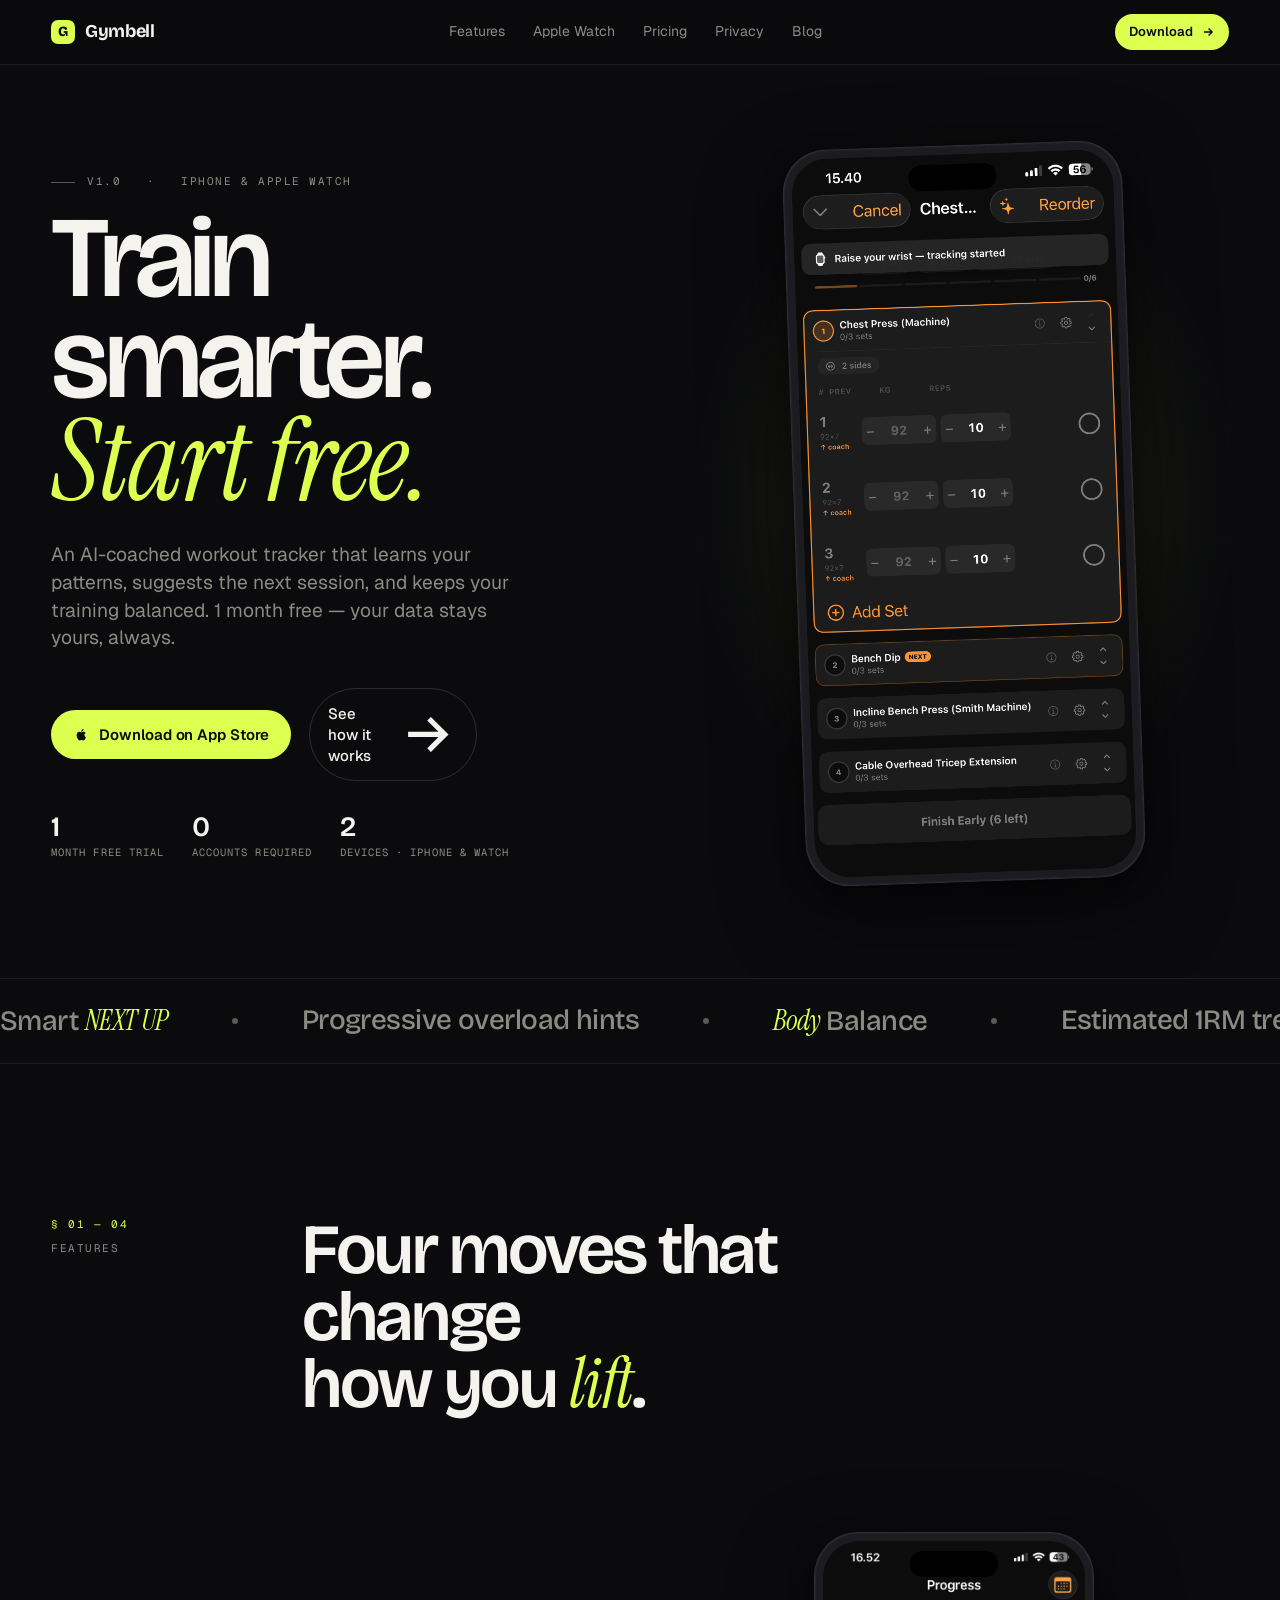
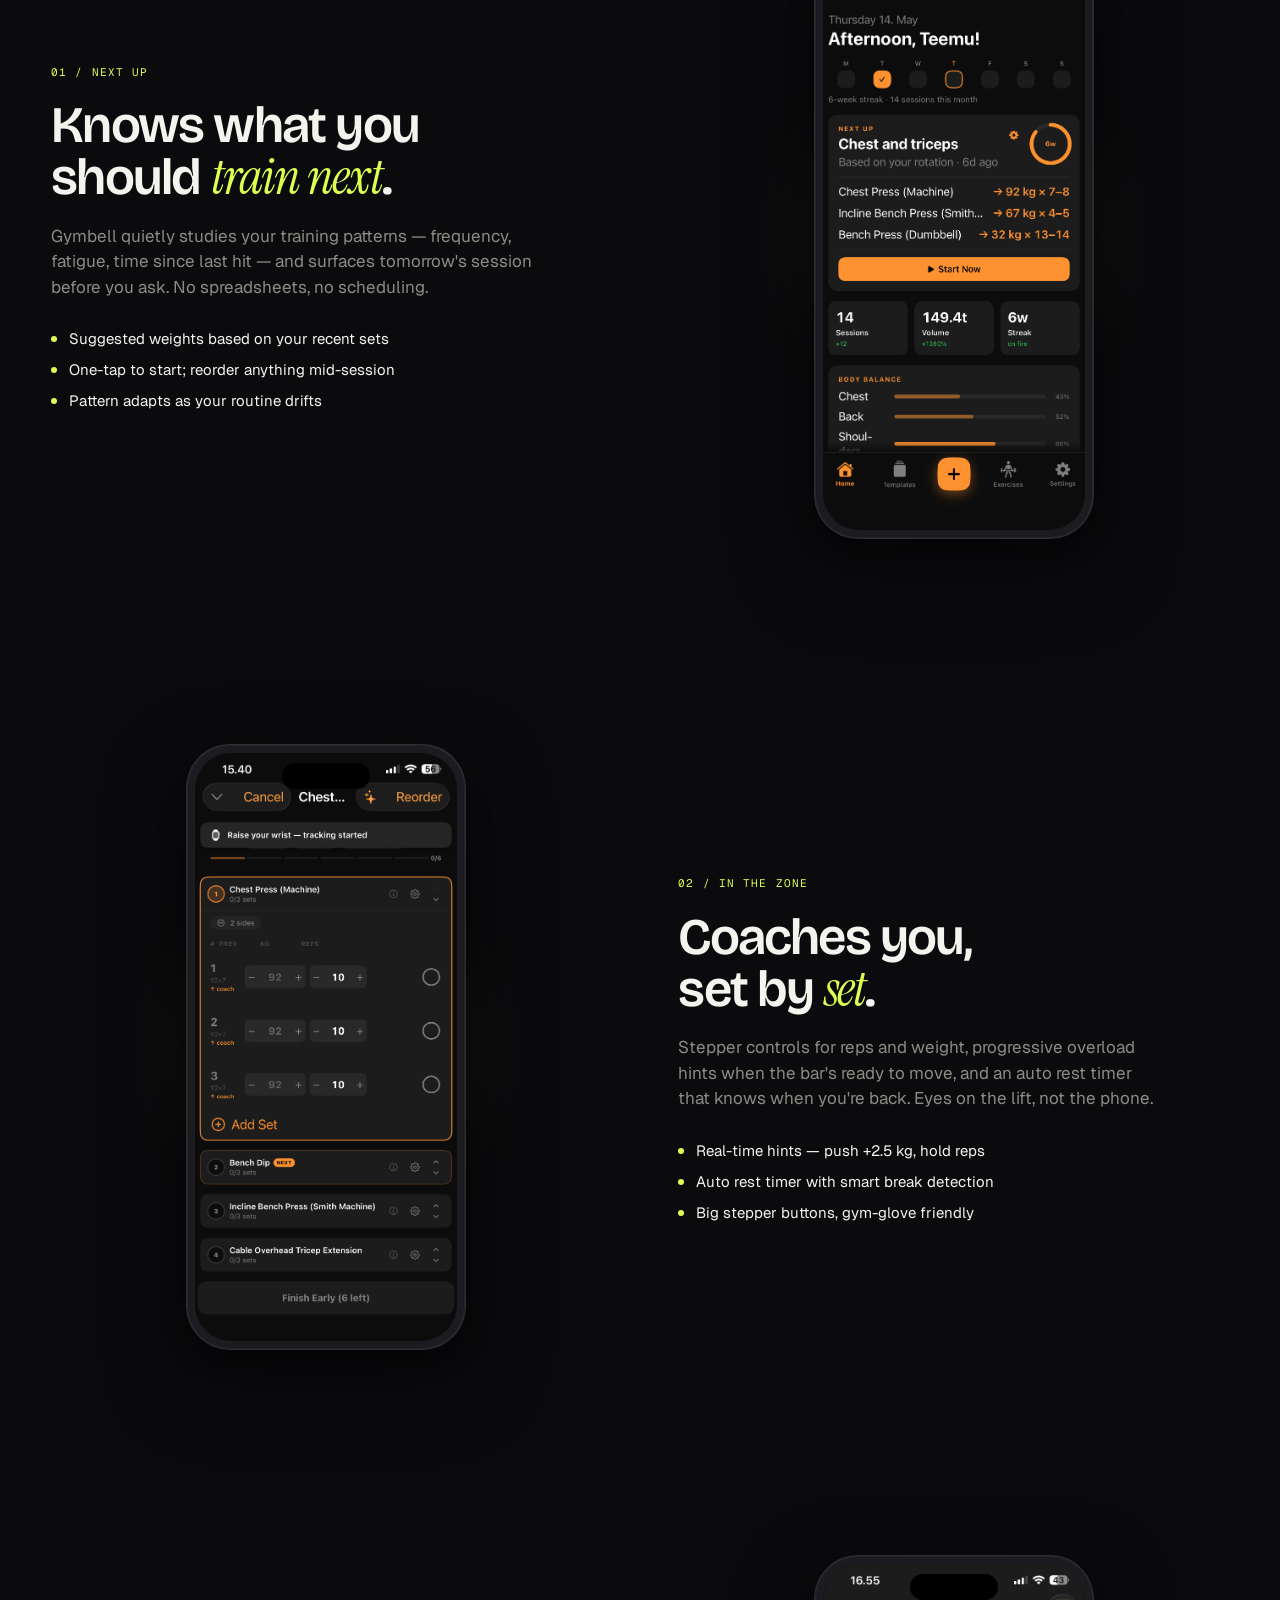
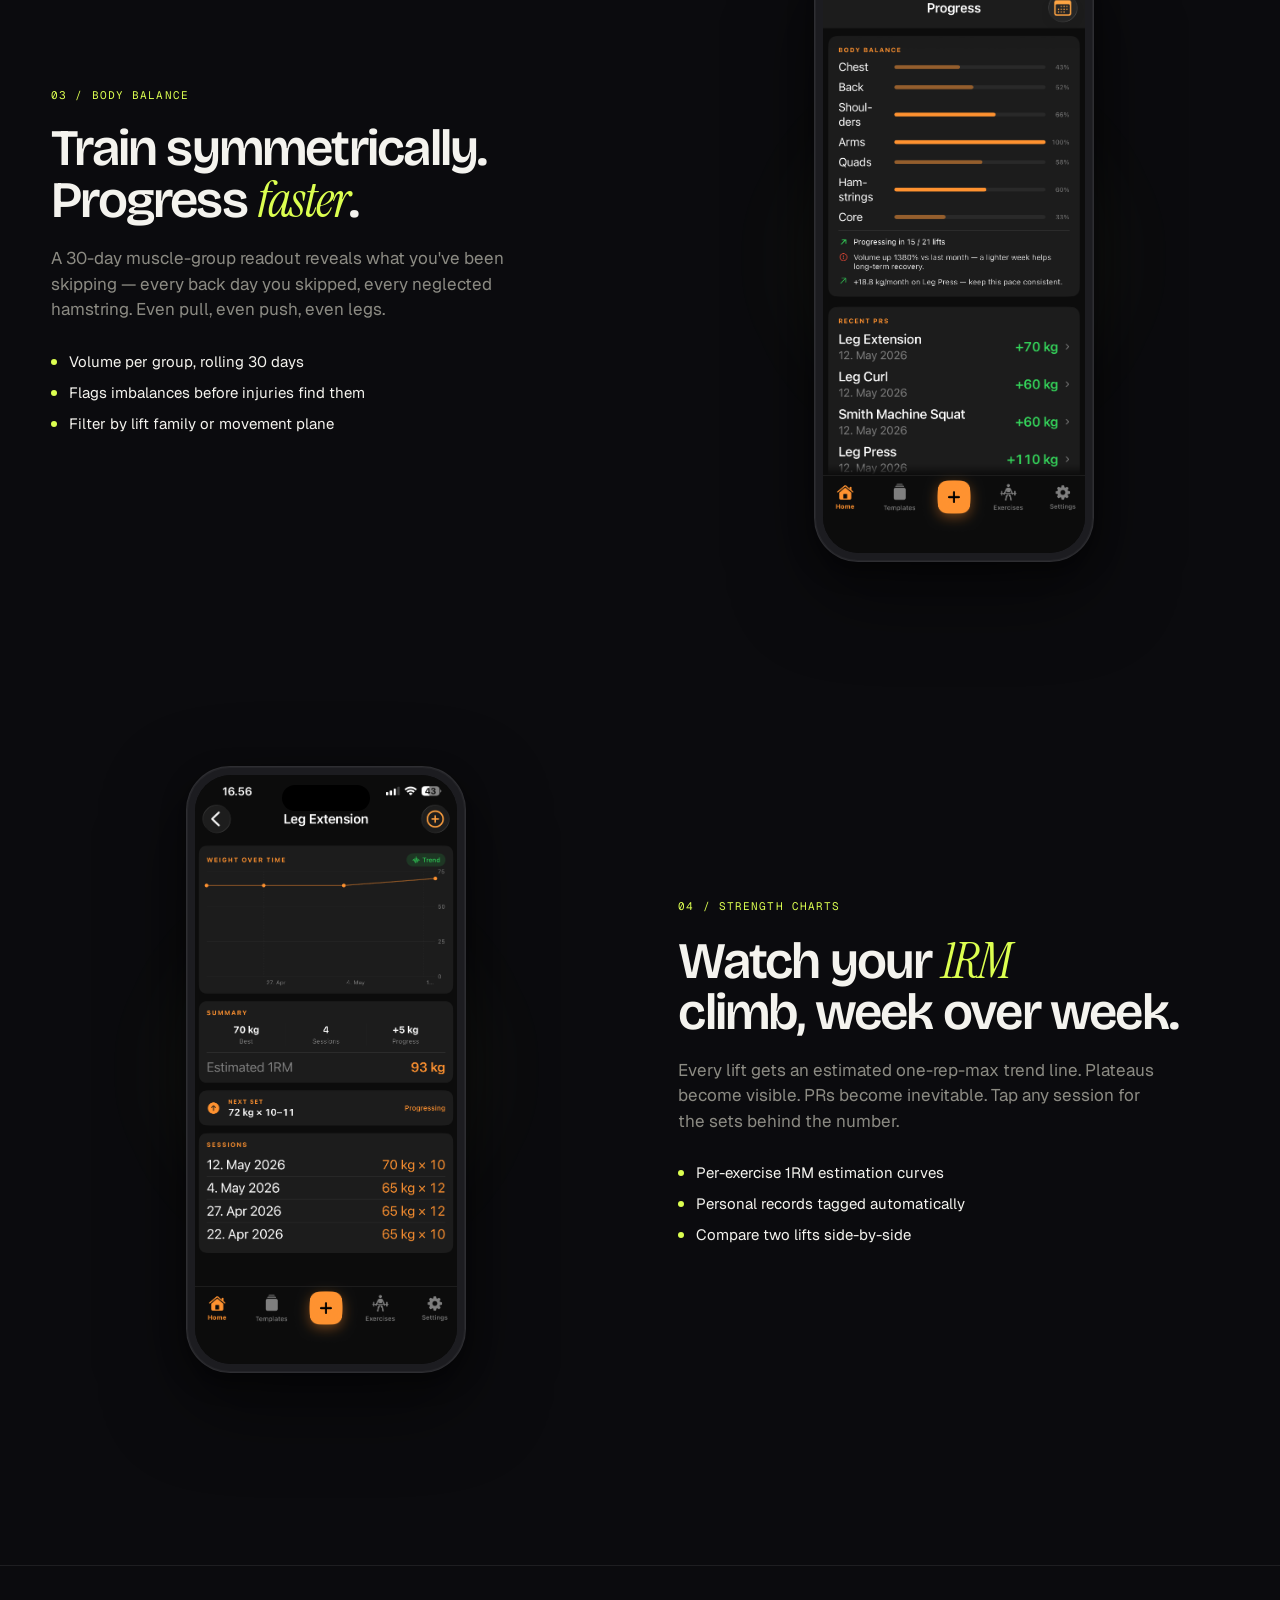
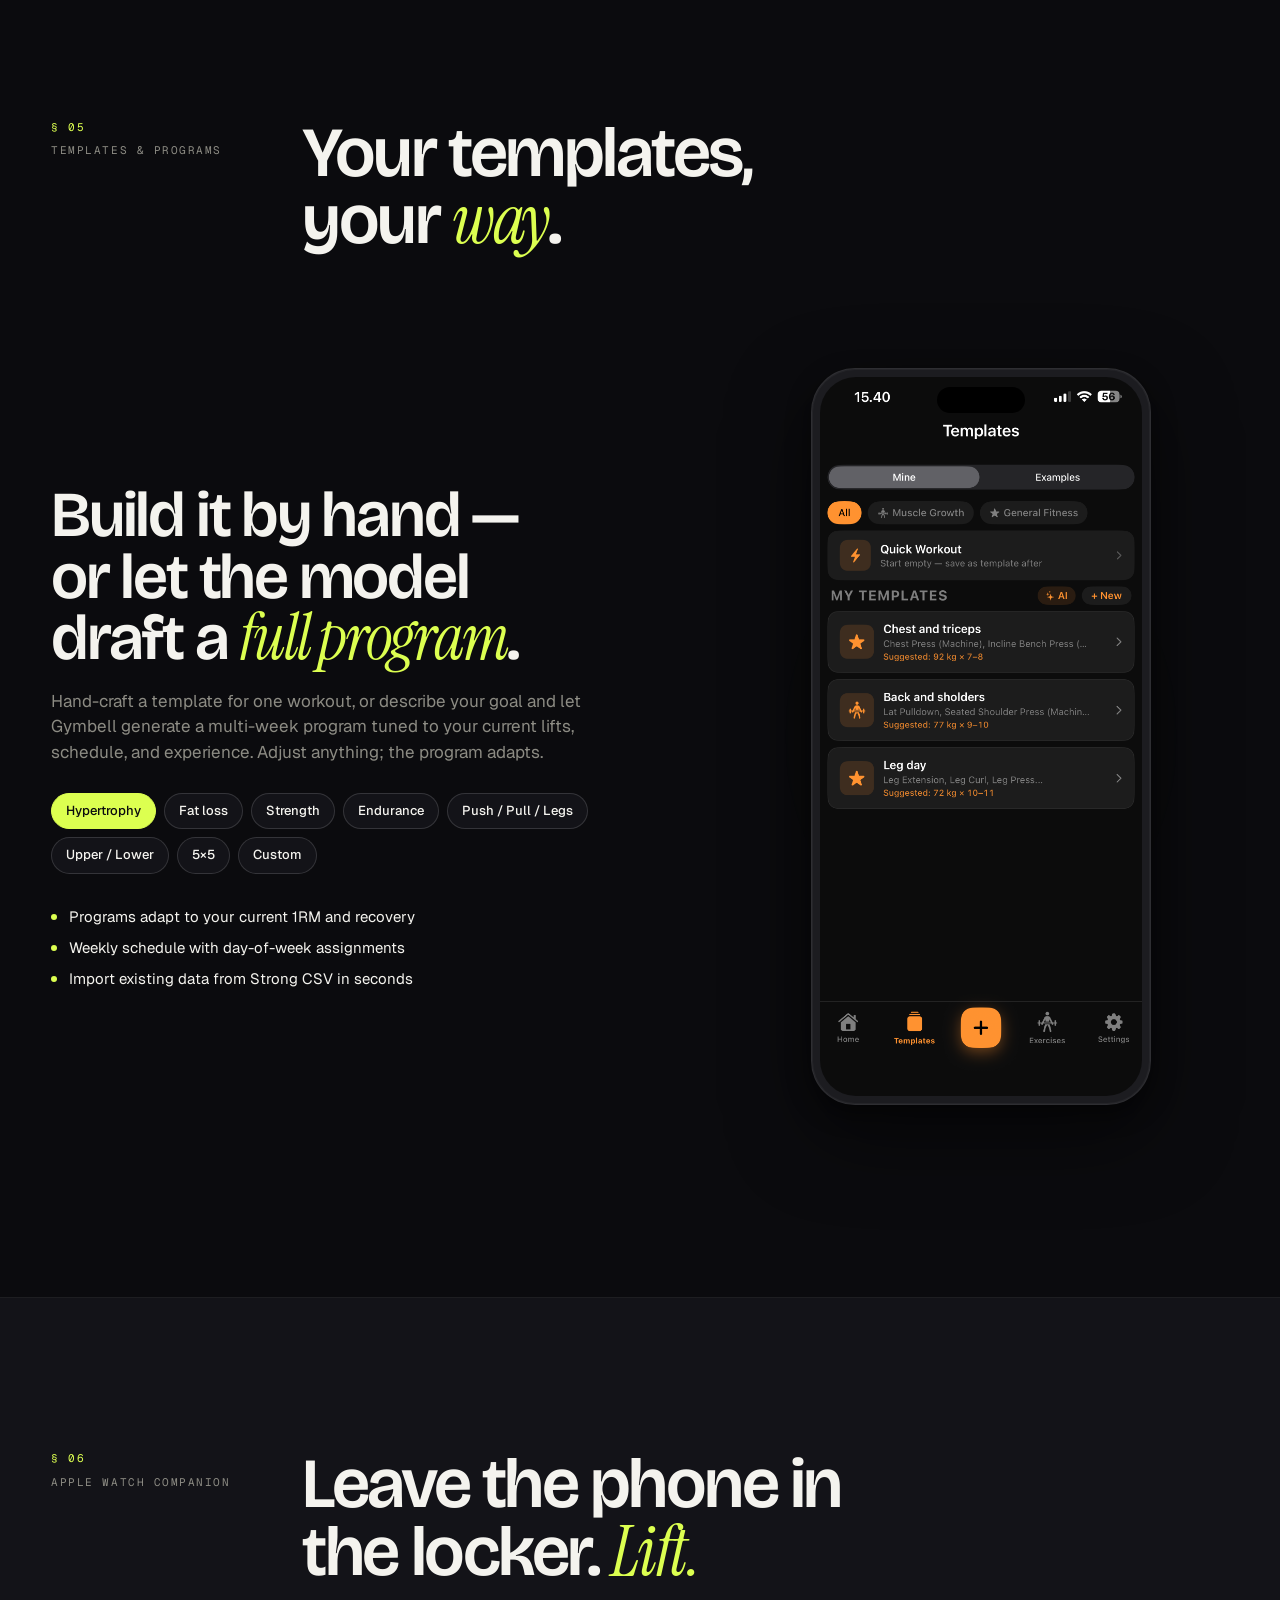
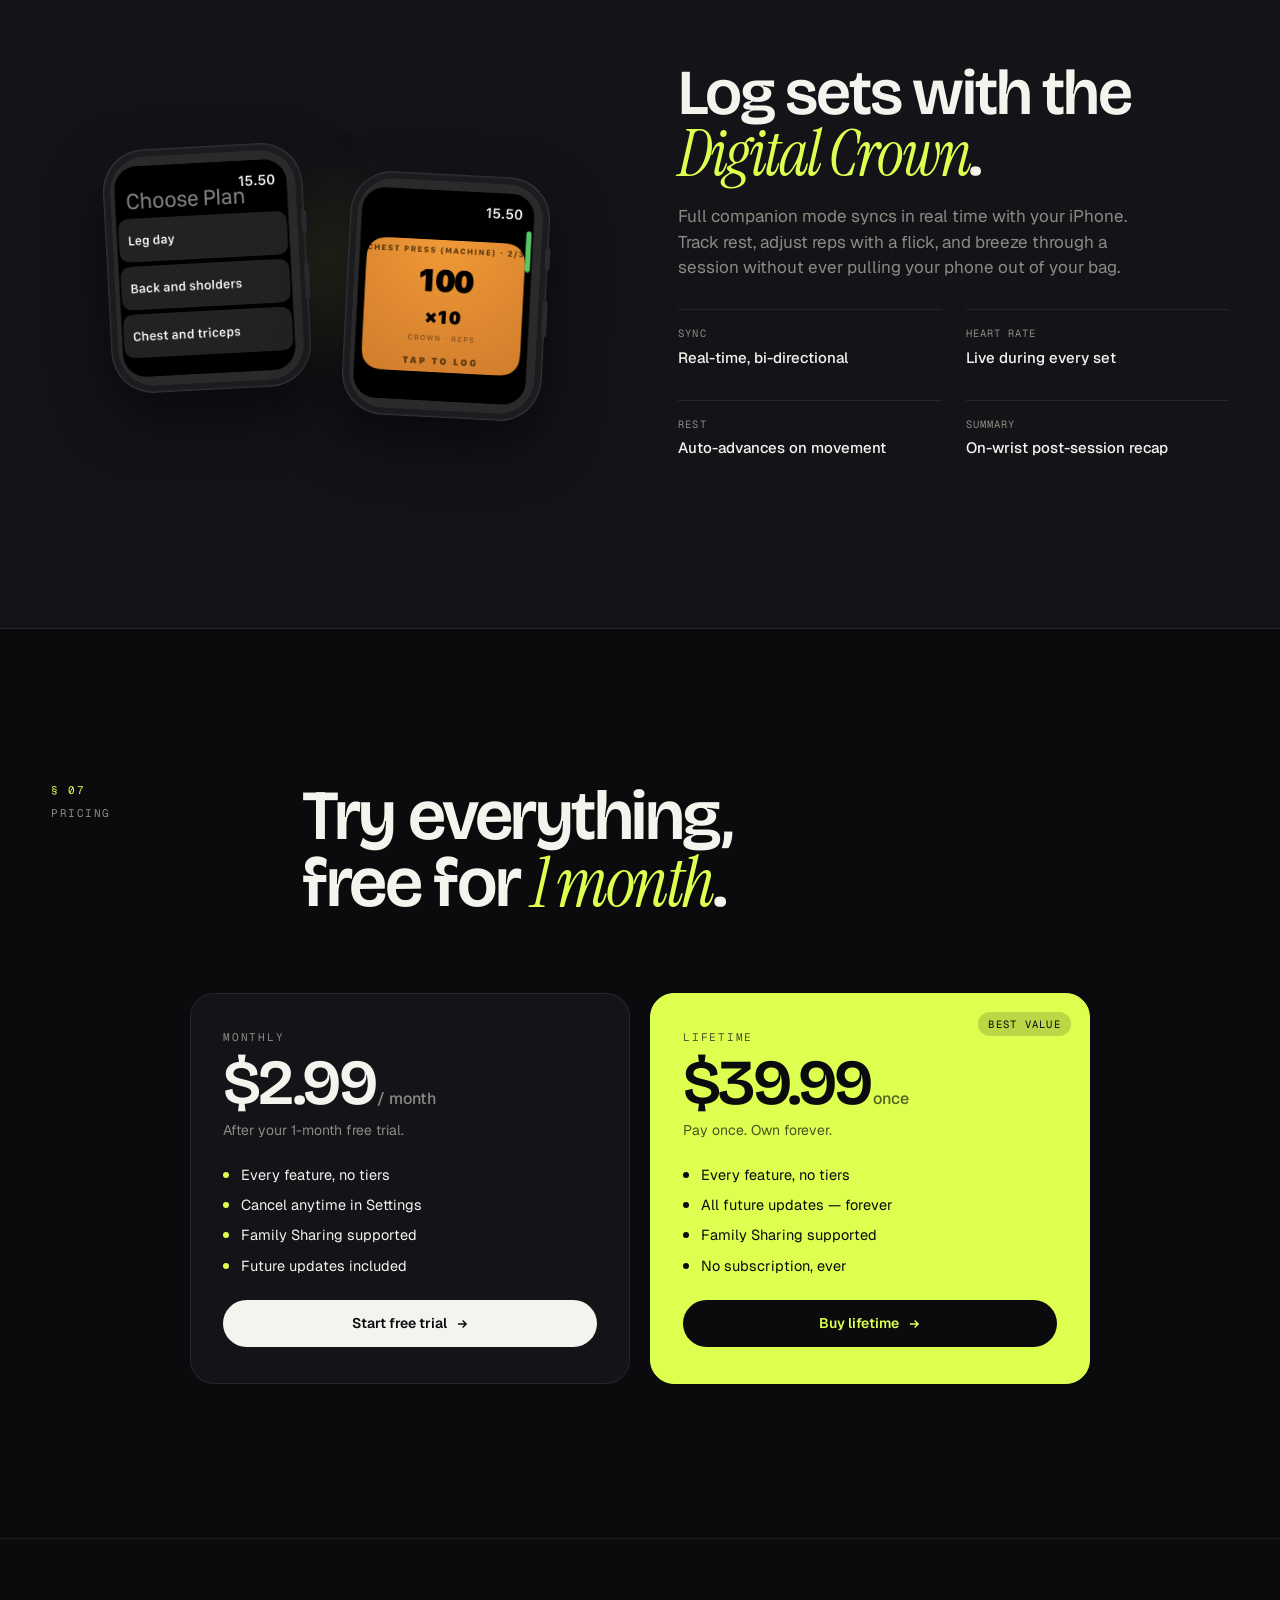
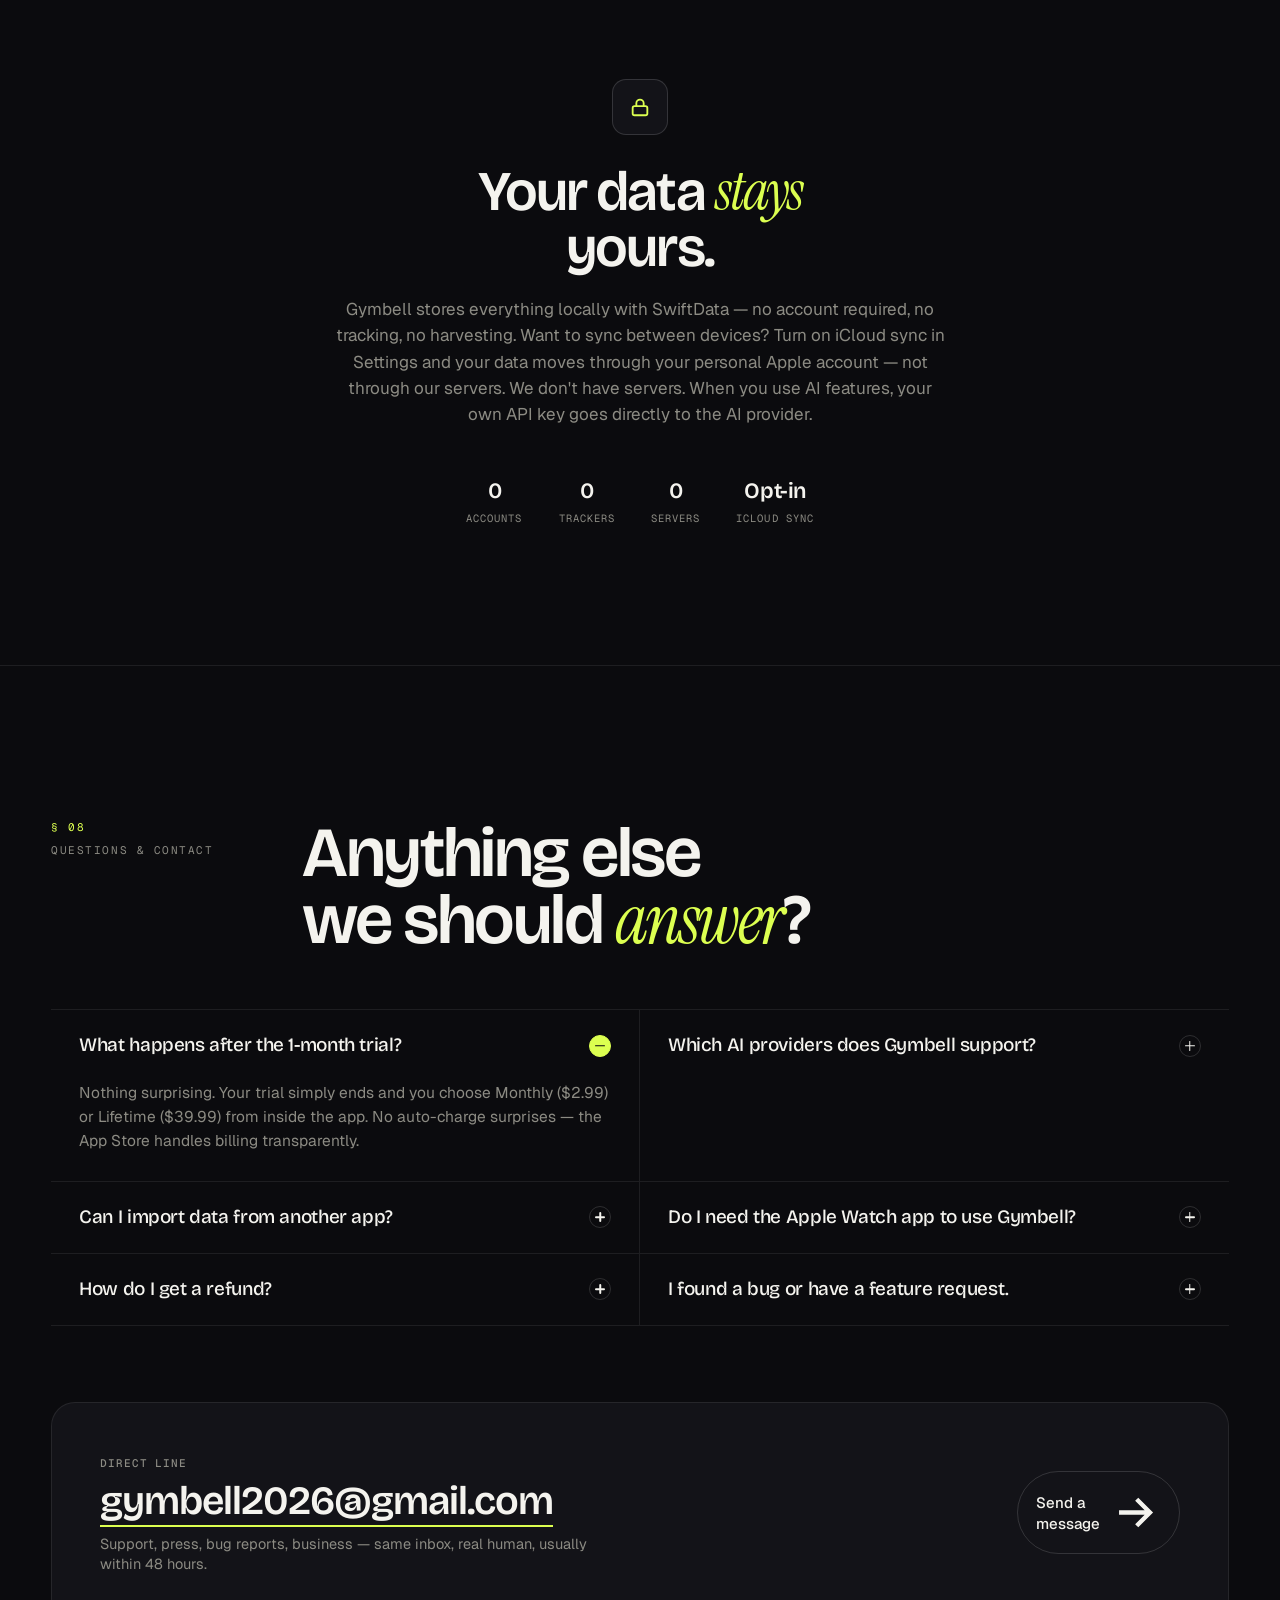
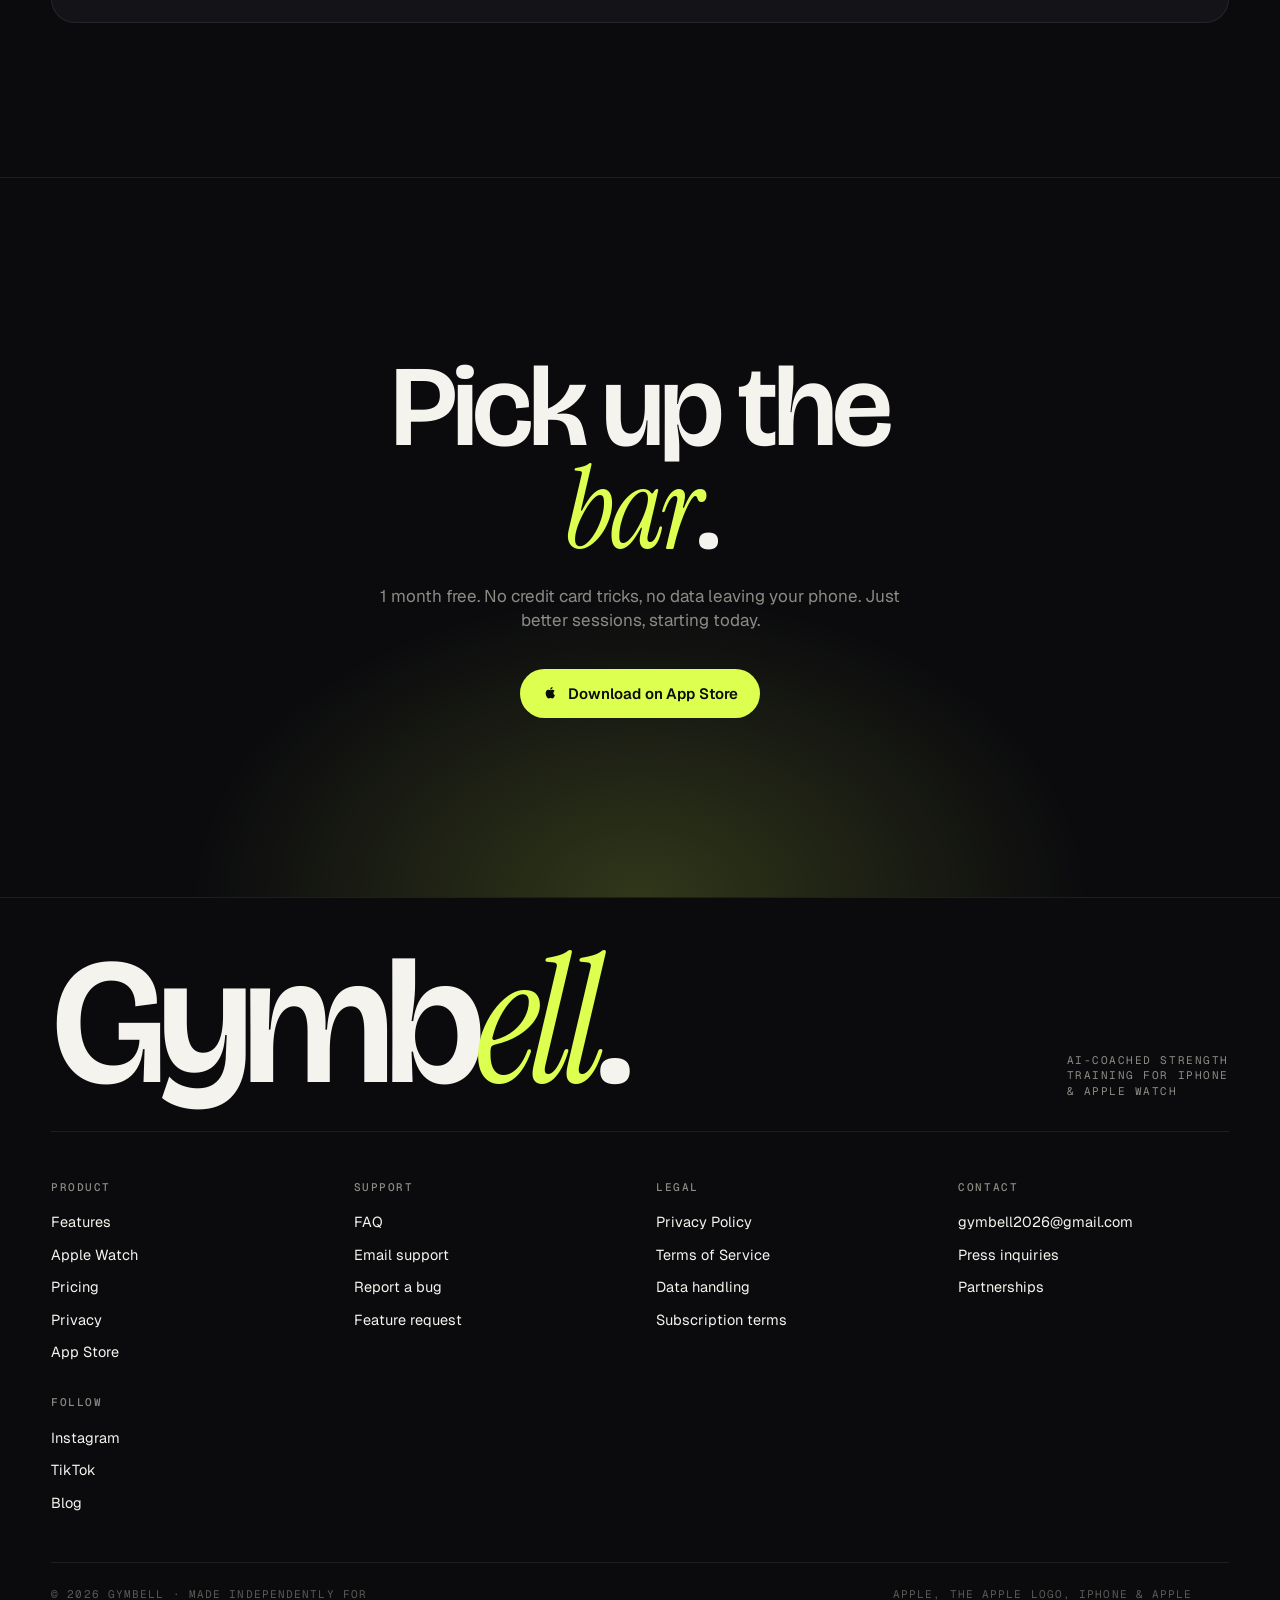
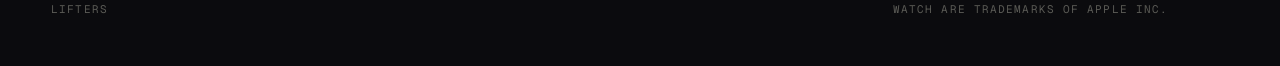
==== commit 86597e69: "Update privacy section: opt-in iCloud sync, accurate messaging" ====
--- a/index.html
+++ b/index.html
@@ -97,7 +97,7 @@
     <div class="hero-copy">
       <div class="eyebrow">v1.0 &nbsp; · &nbsp; iPhone &amp; Apple Watch</div>
       <h1>Train<br/>smarter.<br/><em>Start free.</em></h1>
-      <p class="lede">An AI-coached workout tracker that learns your patterns, suggests the next session, and keeps your training balanced. 1 month free — every byte stays on your device.</p>
+      <p class="lede">An AI-coached workout tracker that learns your patterns, suggests the next session, and keeps your training balanced. 1 month free — your data stays yours, always.</p>
 
       <div class="hero-actions">
         <a class="btn-primary" href="https://apps.apple.com/fi/app/gymbell/id6769465638?l=fi">
@@ -117,7 +117,7 @@
         </div>
         <div class="trust-item">
           <span class="num">0</span>
-          <span class="lbl">Cloud · No account</span>
+          <span class="lbl">Accounts required</span>
         </div>
         <div class="trust-item">
           <span class="num">2</span>
@@ -424,14 +424,14 @@
         <path d="M8 11V8a4 4 0 0 1 8 0v3"/>
       </svg>
     </div>
-    <h3>Your data <em>stays</em><br/>on your device.</h3>
-    <p>Gymbell stores everything locally with SwiftData — no account, no cloud, no harvesting. When you use AI features, your own API key talks to the AI provider directly. We don't have servers because we don't need them.</p>
+    <h3>Your data <em>stays</em><br/>yours.</h3>
+    <p>Gymbell stores everything locally with SwiftData — no account required, no tracking, no harvesting. Want to sync between devices? Turn on iCloud sync in Settings and your data moves through your personal Apple account — not through our servers. We don't have servers. When you use AI features, your own API key goes directly to the AI provider.</p>
 
     <div class="privacy-meta">
       <div class="item"><span class="v">0</span><span class="l">Accounts</span></div>
       <div class="item"><span class="v">0</span><span class="l">Trackers</span></div>
       <div class="item"><span class="v">0</span><span class="l">Servers</span></div>
-      <div class="item"><span class="v">100%</span><span class="l">On-device</span></div>
+      <div class="item"><span class="v">Opt-in</span><span class="l">iCloud sync</span></div>
     </div>
   </div>
 </section>
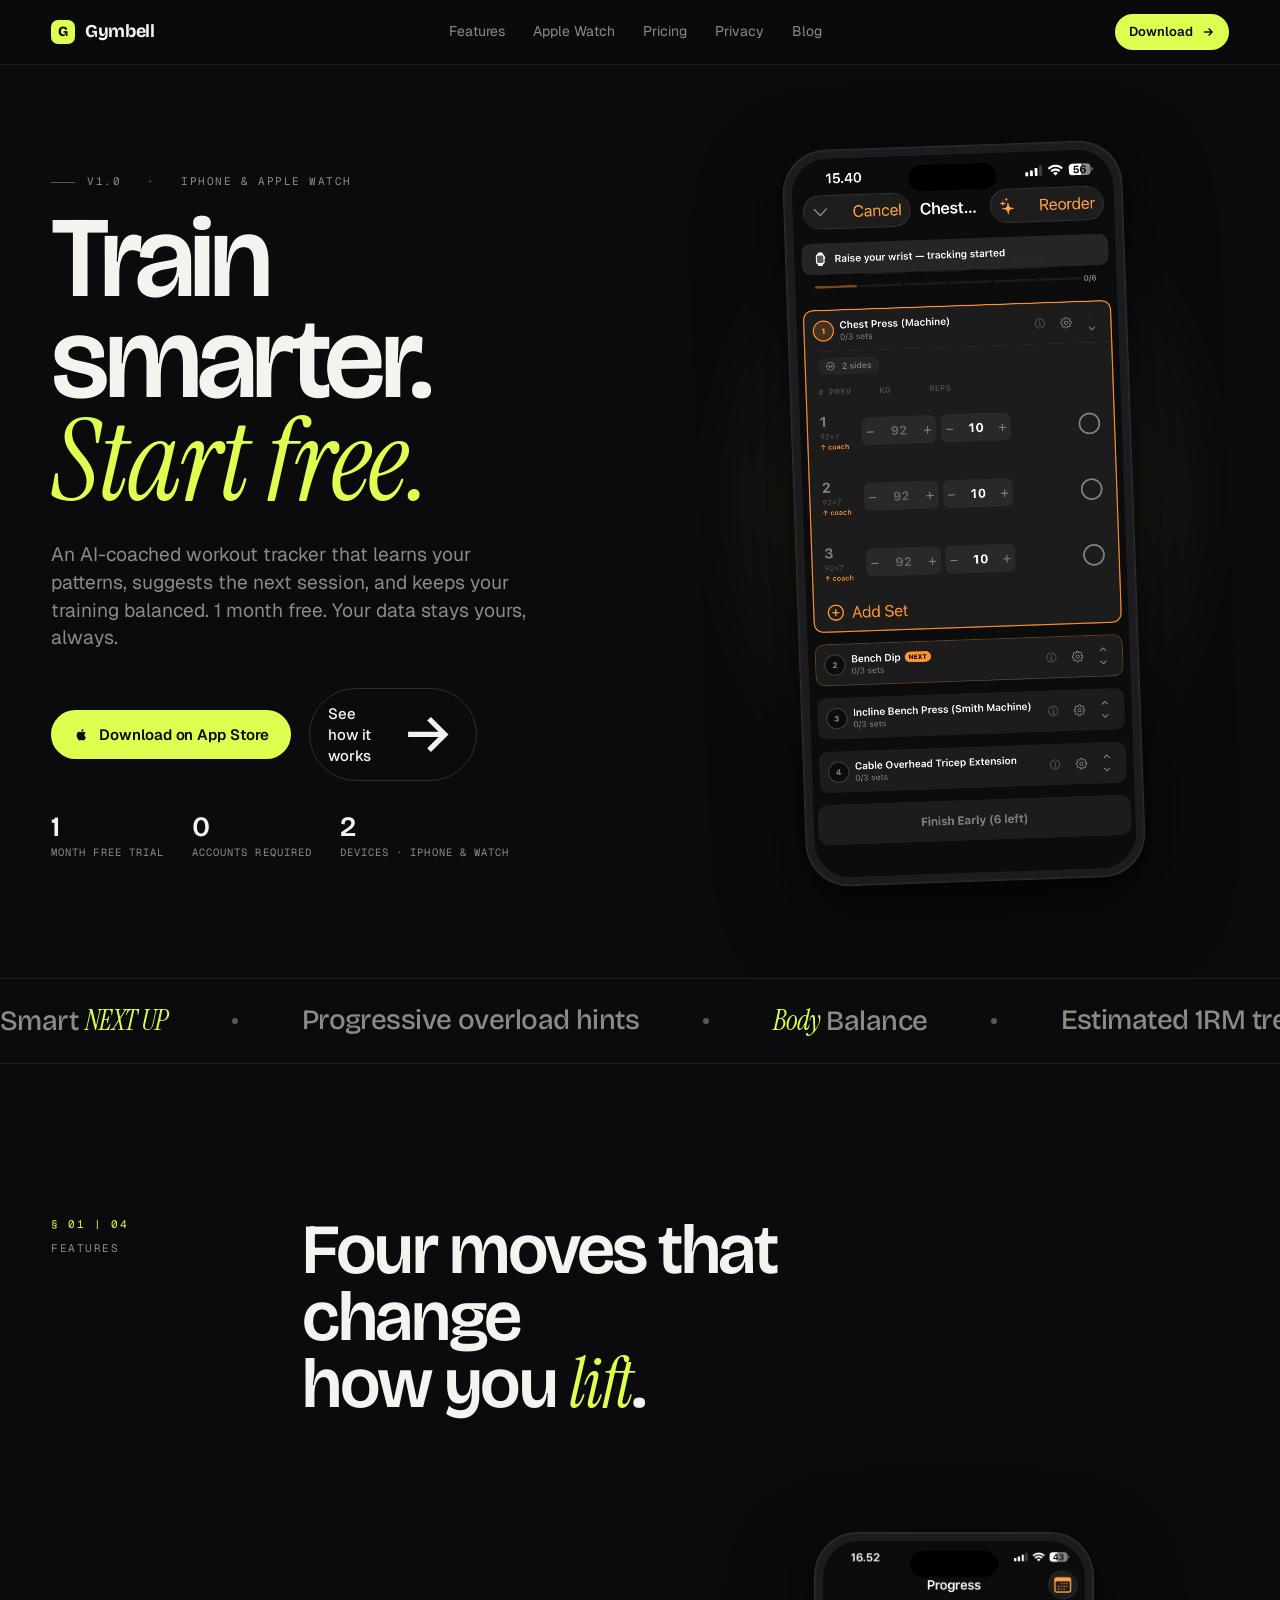
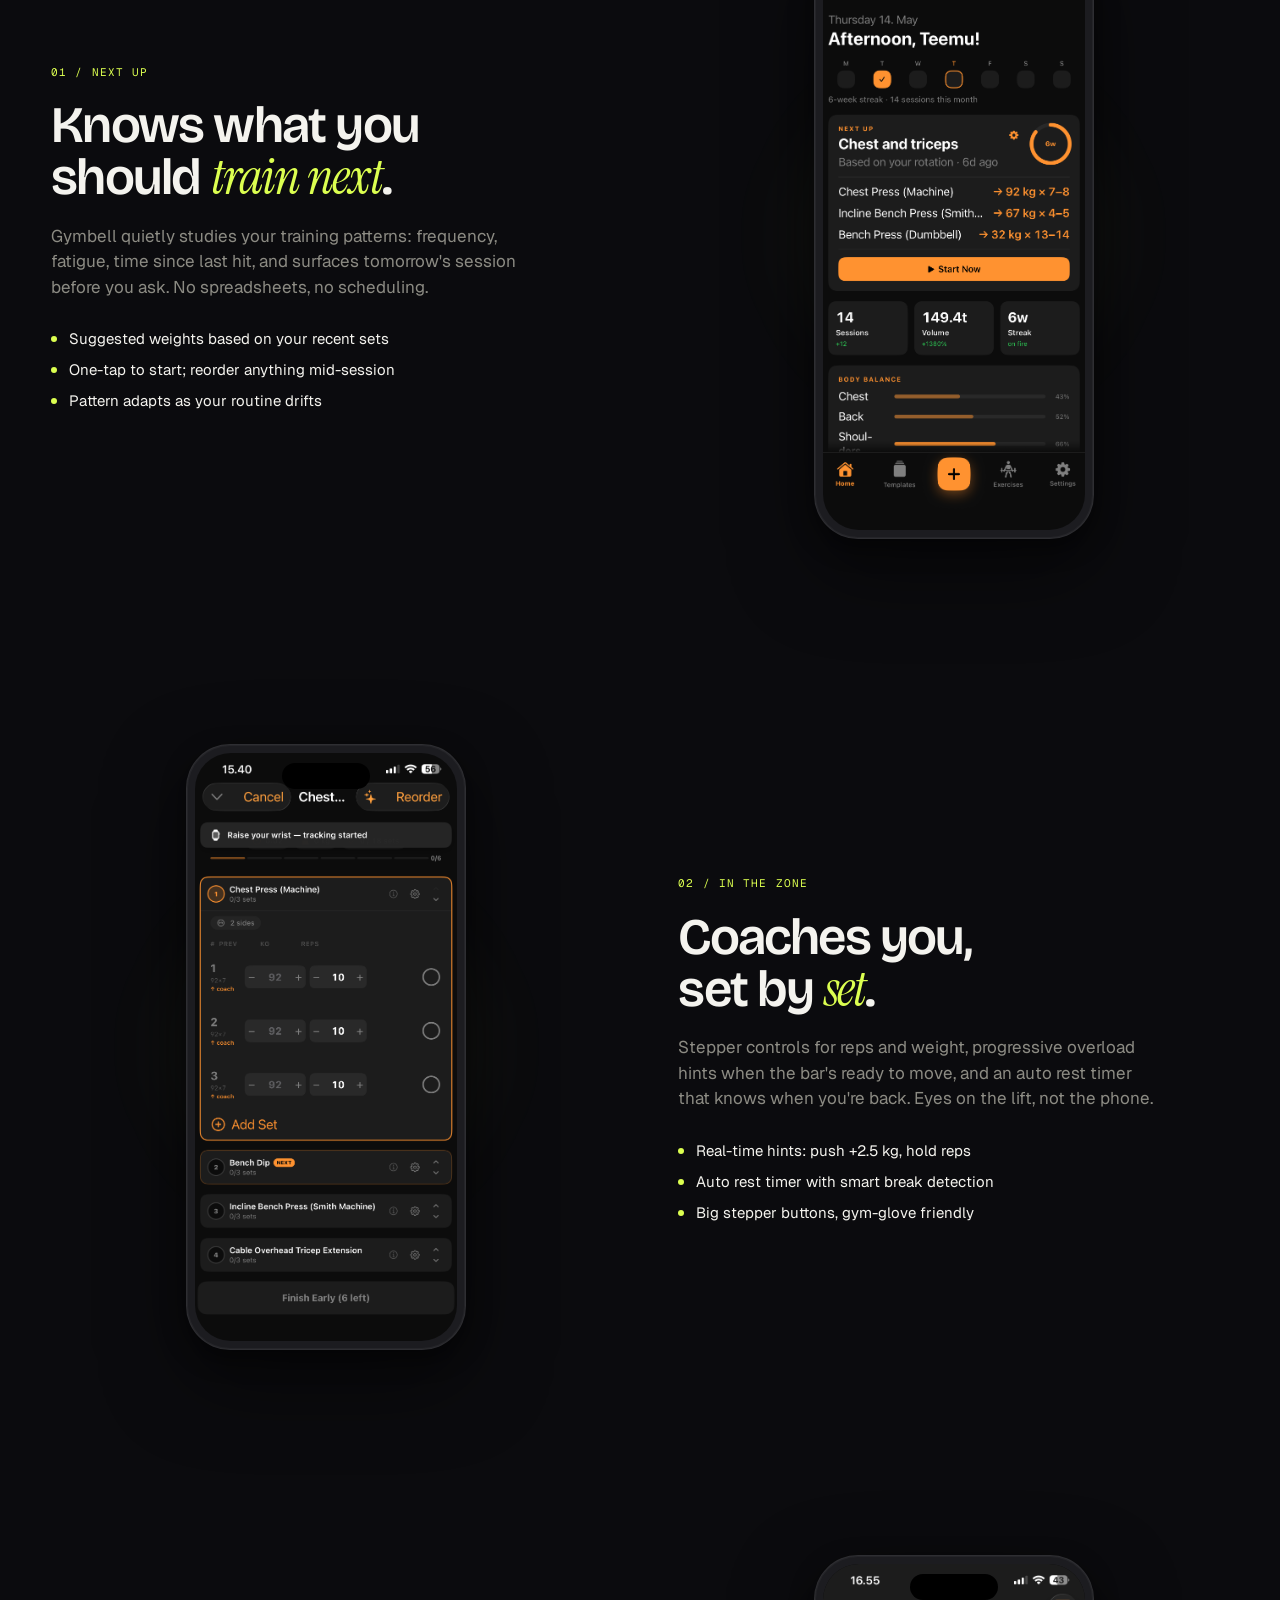
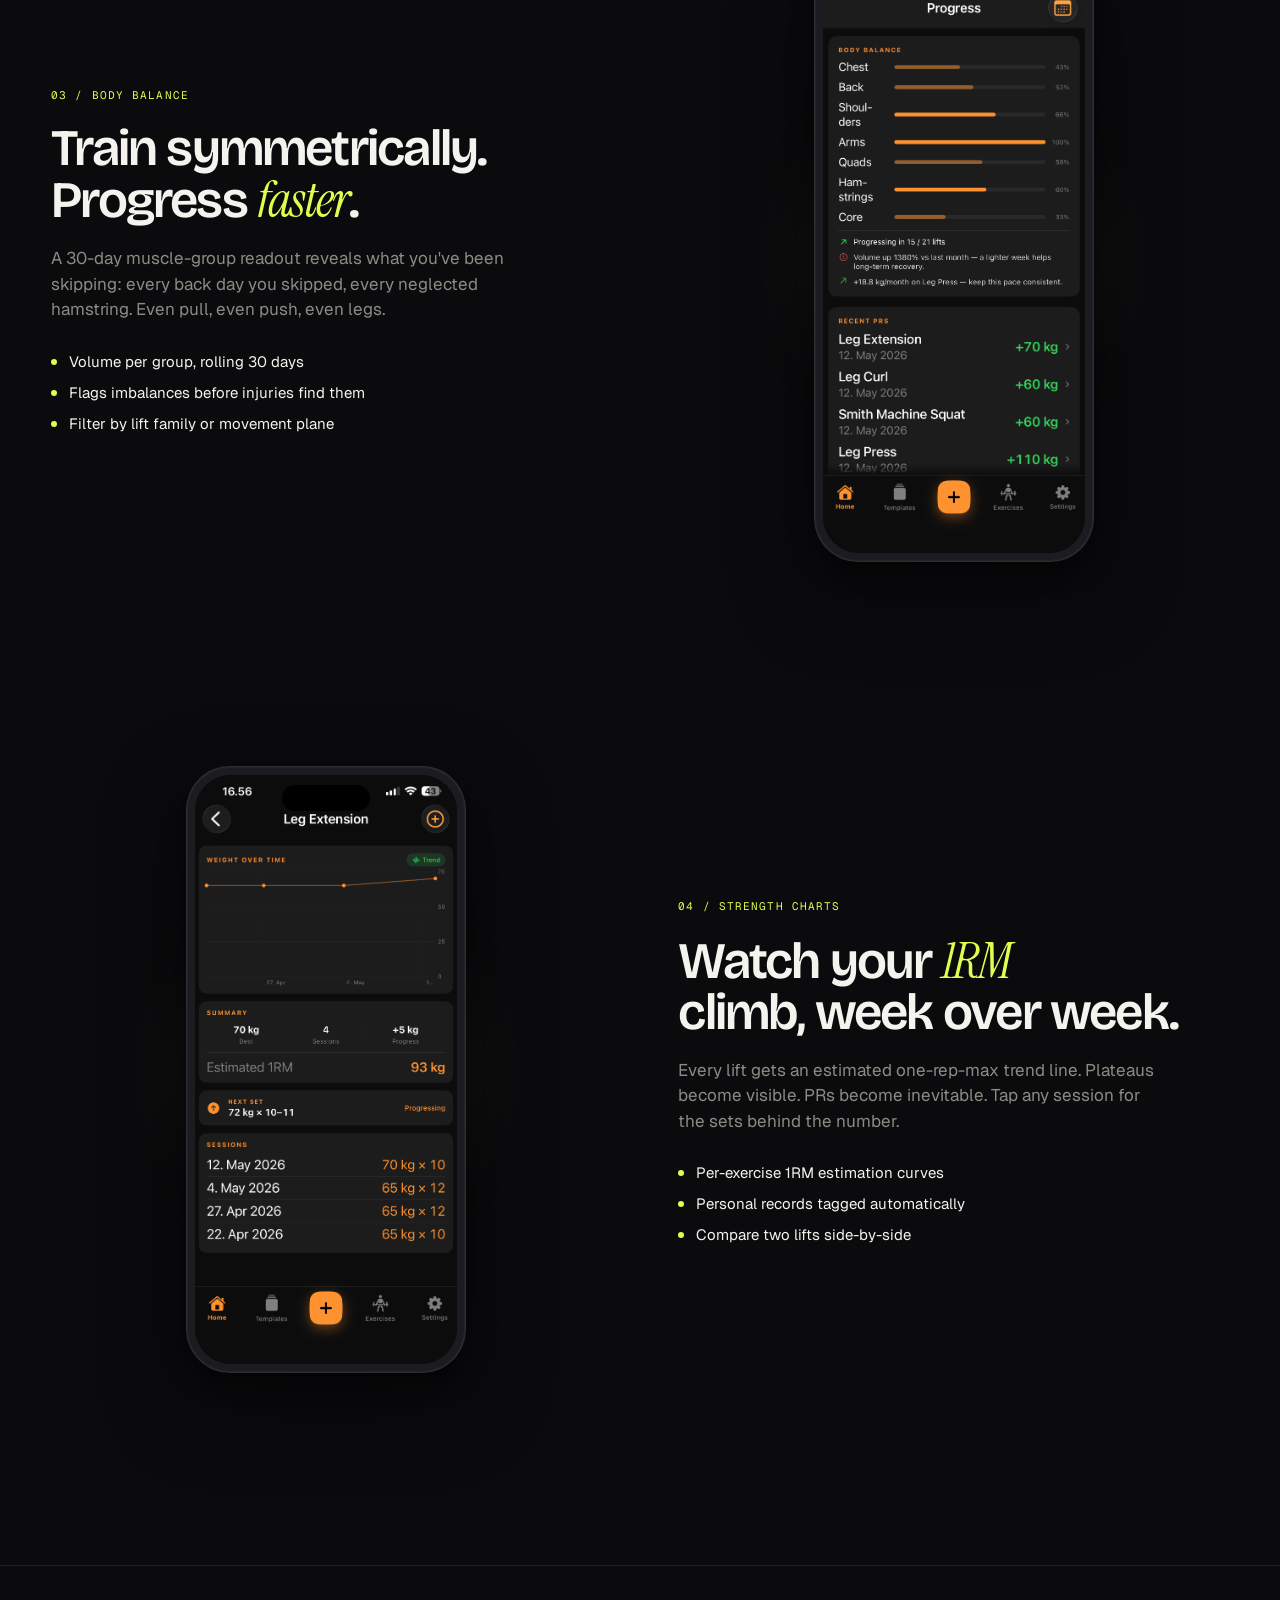
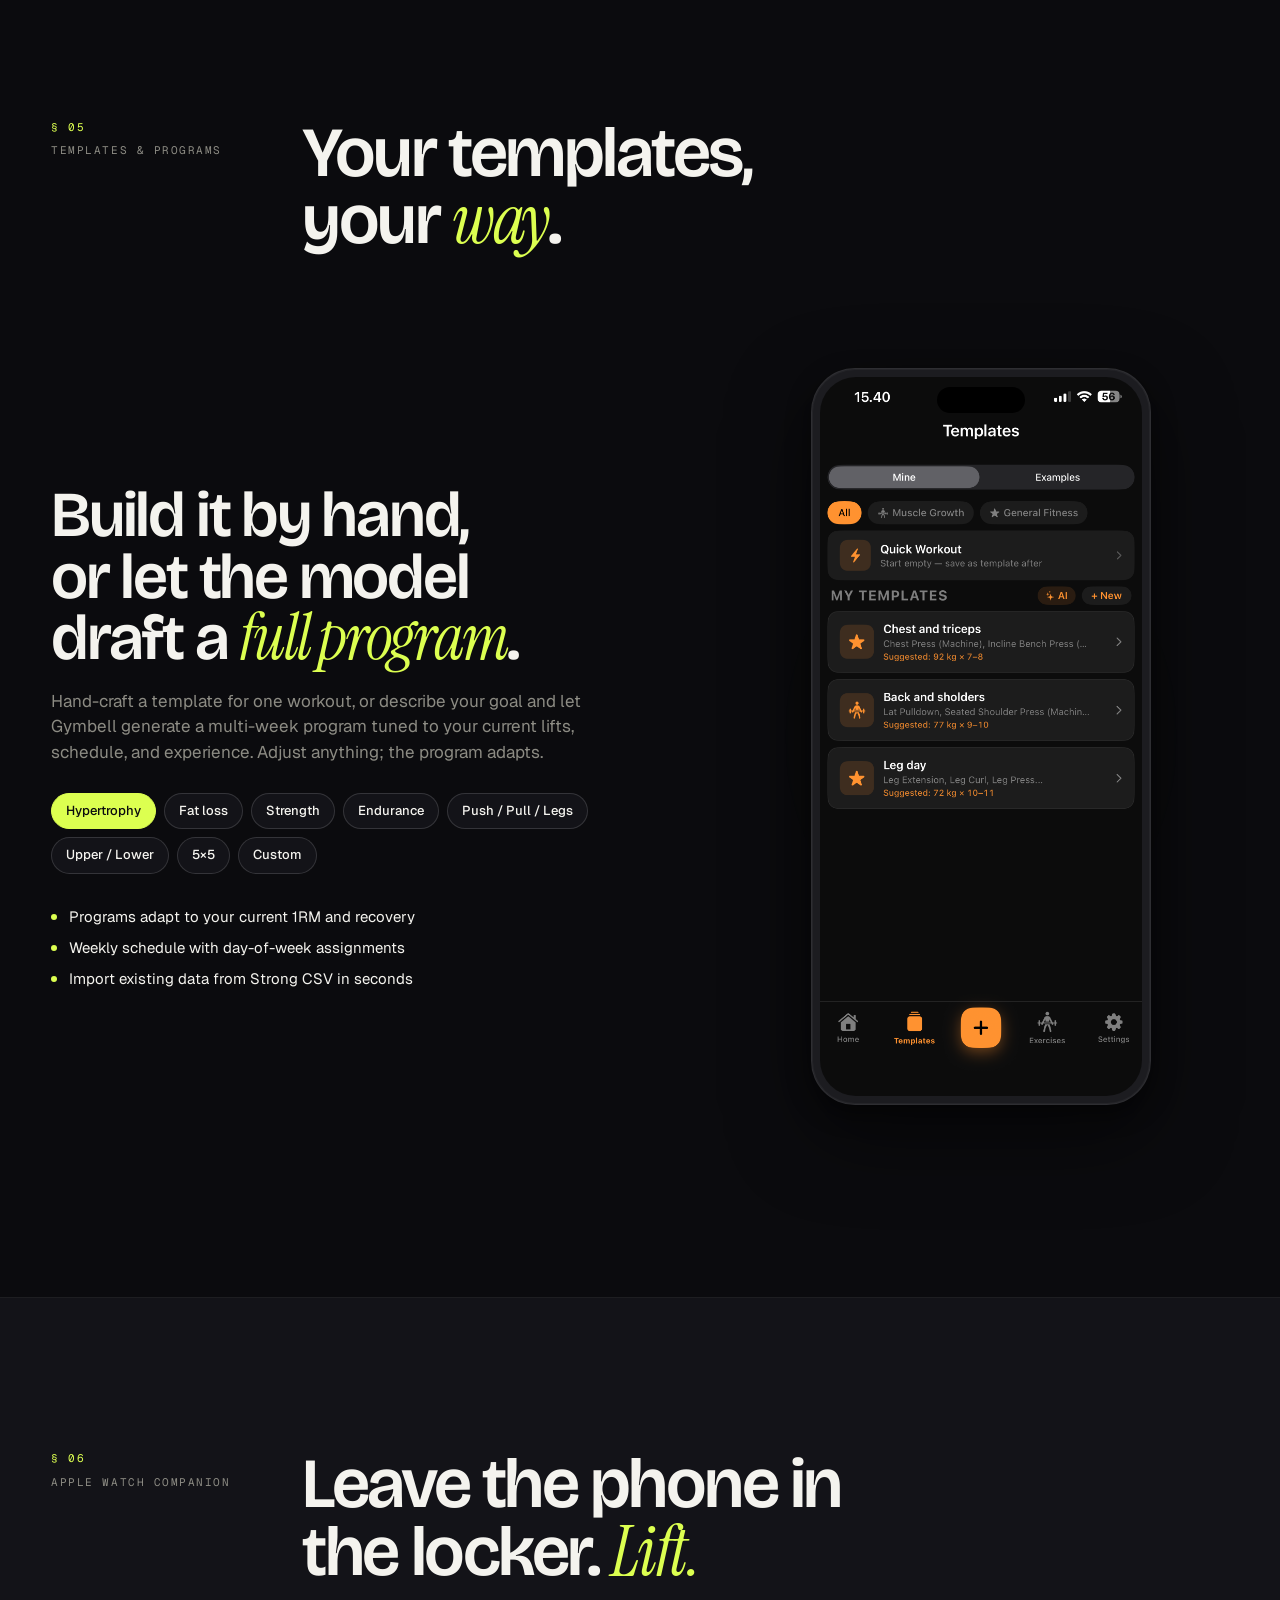
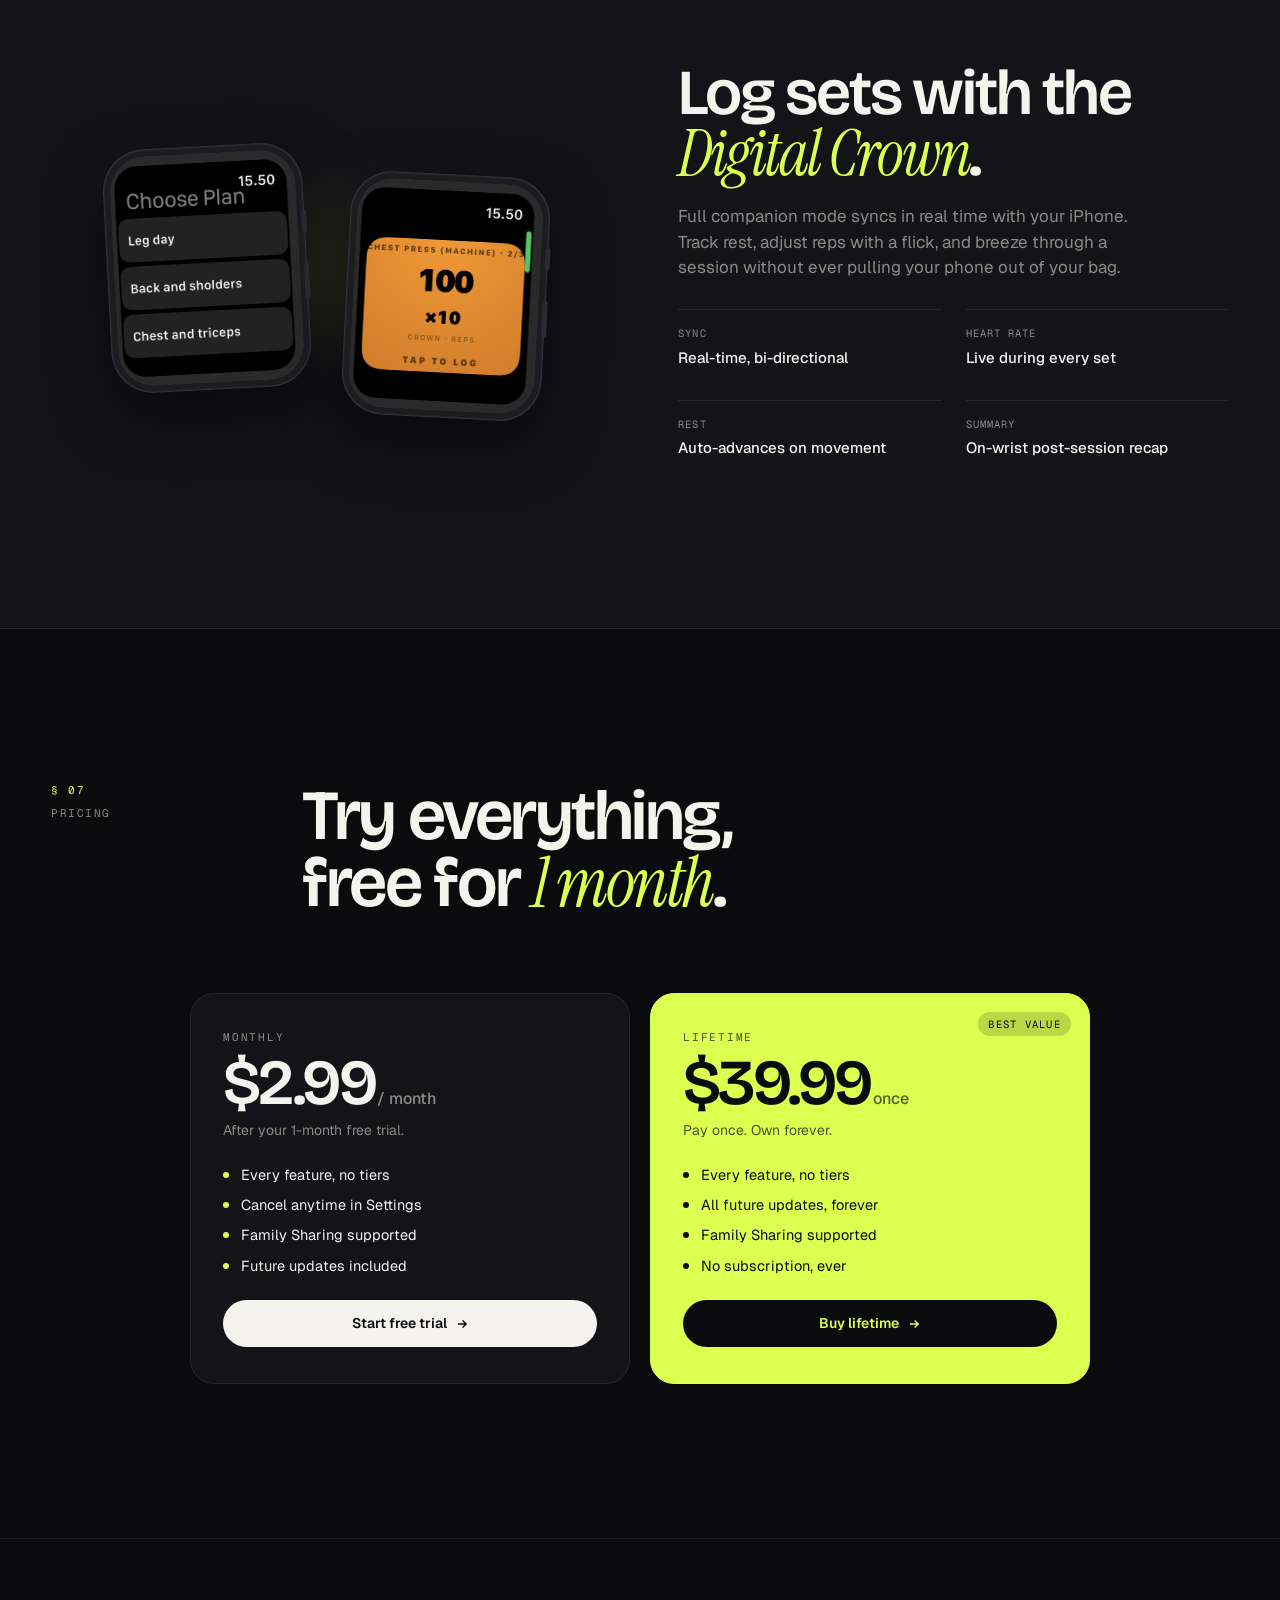
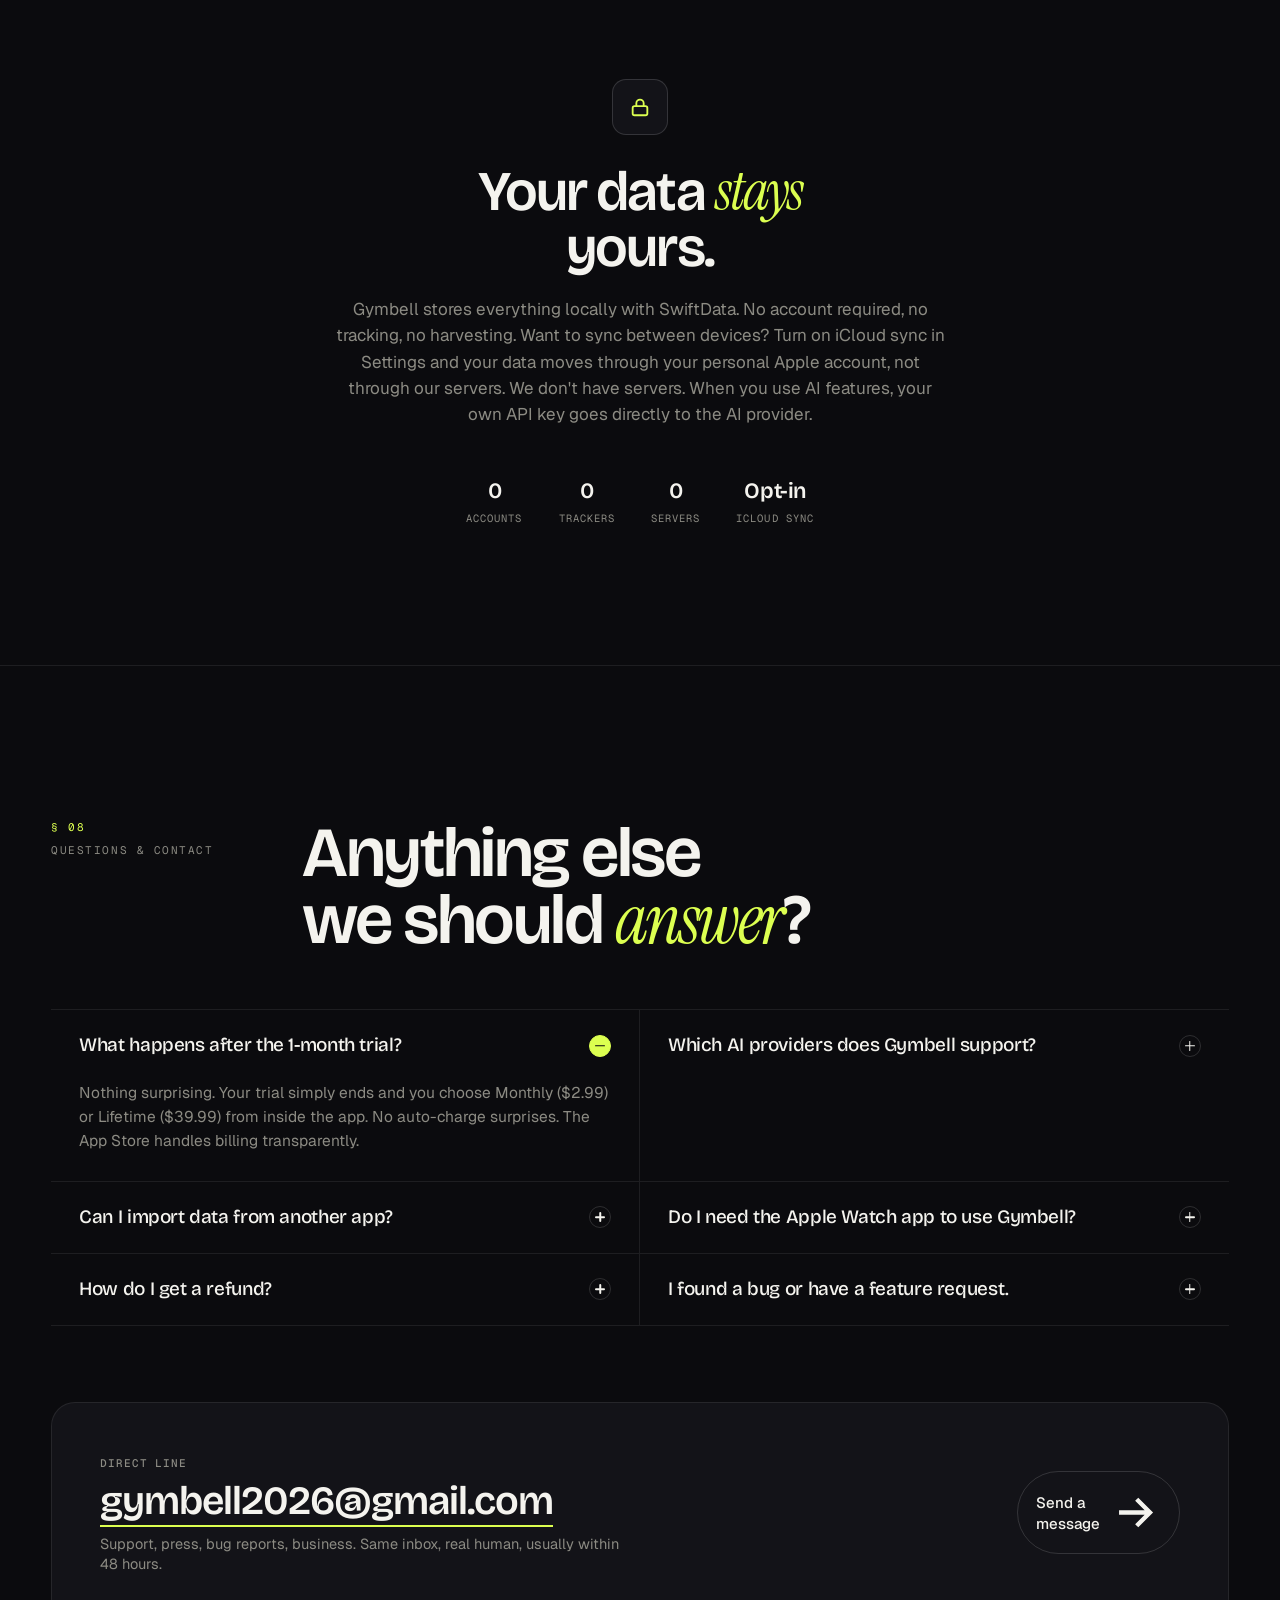
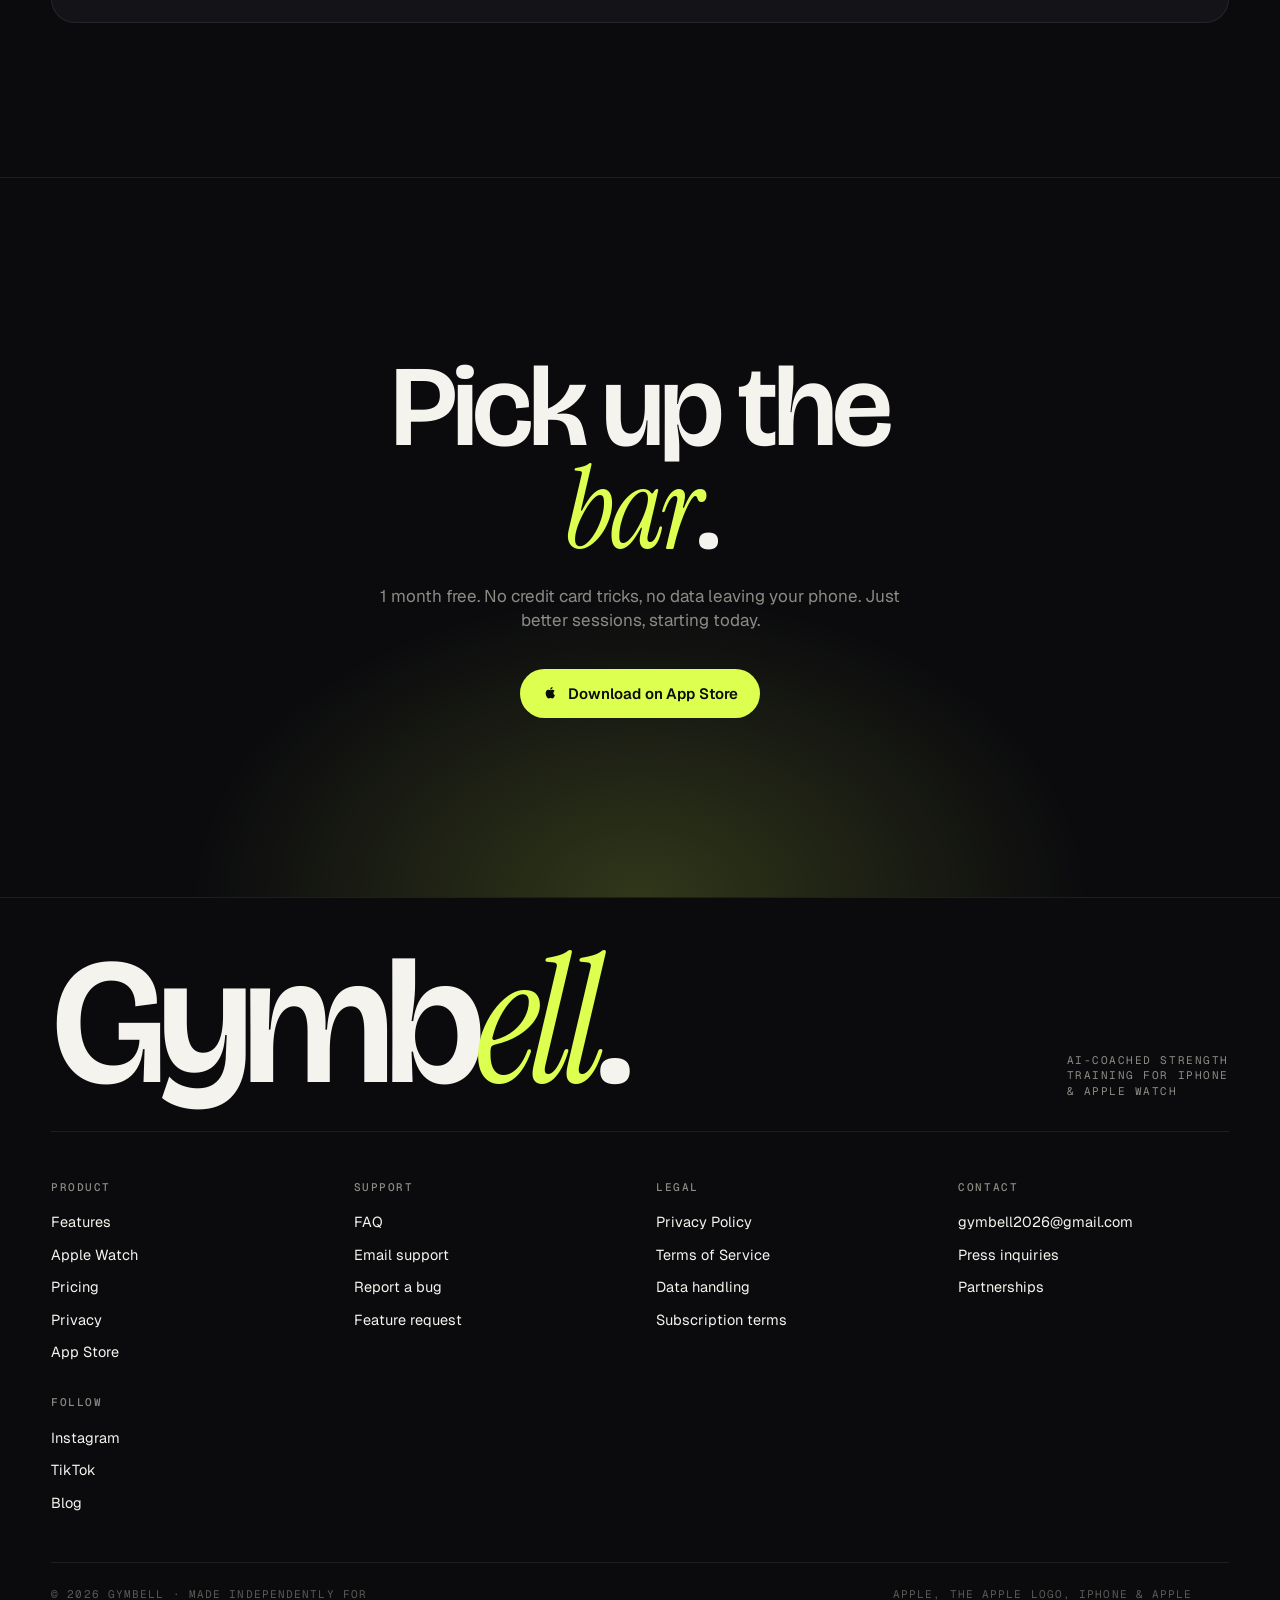
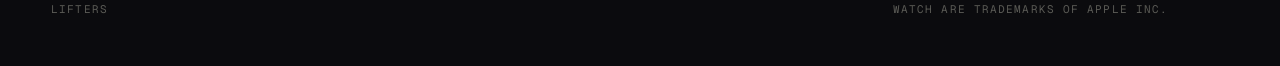
==== commit 5a250d4f: "Remove em dashes from all website pages Replaced em dashes with commas, periods, colons, or | in tit" ====
--- a/index.html
+++ b/index.html
@@ -3,13 +3,17 @@
 <head>
 <meta charset="utf-8" />
 <meta name="viewport" content="width=device-width,initial-scale=1" />
-<title>Gymbell — Train smarter. Start free.</title>
-<meta name="description" content="AI-powered workout tracking for iPhone and Apple Watch. Smart progressive overload coaching, body balance analysis, iCloud sync, and Apple Watch companion mode. 1-month free trial.">
-<meta property="og:title" content="Gymbell — Train smarter. Start free.">
+<title>Gymbell | Train smarter. Start free.</title>
+<meta name="description" content="AI-powered workout tracking for iPhone and Apple Watch. Smart progression, body balance heatmap, iCloud sync, and Apple Watch companion. 1-month free trial.">
+<meta property="og:title" content="Gymbell | Train smarter. Start free.">
 <meta property="og:description" content="AI-powered workout tracking for iPhone and Apple Watch. Smart progression, body balance, iCloud sync, and Apple Watch companion mode.">
 <meta property="og:type" content="website">
 <meta property="og:image" content="https://gymbell.fi/assets/IMG_8225.PNG">
 <meta property="og:url" content="https://gymbell.fi">
+<meta name="twitter:card" content="summary_large_image">
+<meta name="twitter:title" content="Gymbell | Train smarter. Start free.">
+<meta name="twitter:description" content="AI-powered workout tracking for iPhone and Apple Watch. Smart progression, body balance heatmap, iCloud sync, and Apple Watch companion. 1-month free trial.">
+<meta name="twitter:image" content="https://gymbell.fi/assets/IMG_8225.PNG">
 <script type="application/ld+json">
 {
   "@context": "https://schema.org",
@@ -29,7 +33,7 @@
       "@type": "WebSite",
       "@id": "https://gymbell.fi/#website",
       "url": "https://gymbell.fi",
-      "name": "Gymbell — Train smarter. Start free.",
+      "name": "Gymbell | Train smarter. Start free.",
       "publisher": { "@id": "https://gymbell.fi/#organization" }
     },
     {
@@ -97,7 +101,7 @@
     <div class="hero-copy">
       <div class="eyebrow">v1.0 &nbsp; · &nbsp; iPhone &amp; Apple Watch</div>
       <h1>Train<br/>smarter.<br/><em>Start free.</em></h1>
-      <p class="lede">An AI-coached workout tracker that learns your patterns, suggests the next session, and keeps your training balanced. 1 month free — your data stays yours, always.</p>
+      <p class="lede">An AI-coached workout tracker that learns your patterns, suggests the next session, and keeps your training balanced. 1 month free. Your data stays yours, always.</p>
 
       <div class="hero-actions">
         <a class="btn-primary" href="https://apps.apple.com/fi/app/gymbell/id6769465638?l=fi">
@@ -130,7 +134,7 @@
       <div class="phone phone--lg">
         <div class="phone-screen">
           <div class="phone-island"></div>
-          <img class="slot-img" loading="lazy" src="https://cetepek.github.io/Gymbell/assets/IMG_8225.PNG" alt="Drop IMG_8225 — active session with coach hints" />
+          <img class="slot-img" loading="lazy" src="https://cetepek.github.io/Gymbell/assets/IMG_8225.PNG" alt="Drop IMG_8225, active session with coach hints" />
         </div>
       </div>
     </div>
@@ -165,7 +169,7 @@
   <div class="shell">
     <div class="section-head">
       <div class="meta">
-        <span class="num">§ 01 — 04</span>
+        <span class="num">§ 01 | 04</span>
         <span>Features</span>
       </div>
       <h2>Four moves that change<br/>how you <em>lift</em>.</h2>
@@ -178,7 +182,7 @@
         <div class="feature-copy">
           <span class="tag-num">01 / NEXT UP</span>
           <h3>Knows what you<br/>should <em>train next</em>.</h3>
-          <p>Gymbell quietly studies your training patterns — frequency, fatigue, time since last hit — and surfaces tomorrow's session before you ask. No spreadsheets, no scheduling.</p>
+          <p>Gymbell quietly studies your training patterns: frequency, fatigue, time since last hit, and surfaces tomorrow's session before you ask. No spreadsheets, no scheduling.</p>
           <ul class="feature-bullets">
             <li>Suggested weights based on your recent sets</li>
             <li>One-tap to start; reorder anything mid-session</li>
@@ -202,7 +206,7 @@
           <h3>Coaches you,<br/>set by <em>set</em>.</h3>
           <p>Stepper controls for reps and weight, progressive overload hints when the bar's ready to move, and an auto rest timer that knows when you're back. Eyes on the lift, not the phone.</p>
           <ul class="feature-bullets">
-            <li>Real-time hints — push +2.5 kg, hold reps</li>
+            <li>Real-time hints: push +2.5 kg, hold reps</li>
             <li>Auto rest timer with smart break detection</li>
             <li>Big stepper buttons, gym-glove friendly</li>
           </ul>
@@ -222,7 +226,7 @@
         <div class="feature-copy">
           <span class="tag-num">03 / BODY BALANCE</span>
           <h3>Train symmetrically.<br/>Progress <em>faster</em>.</h3>
-          <p>A 30-day muscle-group readout reveals what you've been skipping — every back day you skipped, every neglected hamstring. Even pull, even push, even legs.</p>
+          <p>A 30-day muscle-group readout reveals what you've been skipping: every back day you skipped, every neglected hamstring. Even pull, even push, even legs.</p>
           <ul class="feature-bullets">
             <li>Volume per group, rolling 30 days</li>
             <li>Flags imbalances before injuries find them</li>
@@ -278,7 +282,7 @@
 
     <div class="templates-grid">
       <div class="templates-copy">
-        <h3>Build it by hand —<br/>or let the model<br/>draft a <em>full program</em>.</h3>
+        <h3>Build it by hand,<br/>or let the model<br/>draft a <em>full program</em>.</h3>
         <p>Hand-craft a template for one workout, or describe your goal and let Gymbell generate a multi-week program tuned to your current lifts, schedule, and experience. Adjust anything; the program adapts.</p>
 
         <div class="template-chips">
@@ -326,12 +330,12 @@
       <div class="watch-visual">
         <div class="watch">
           <div class="watch-screen">
-            <img class="slot-img" loading="lazy" src="https://cetepek.github.io/Gymbell/assets/watch-choose-plan.png" alt="Watch — plan select" />
+            <img class="slot-img" loading="lazy" src="https://cetepek.github.io/Gymbell/assets/watch-choose-plan.png" alt="Watch, plan select" />
           </div>
         </div>
         <div class="watch">
           <div class="watch-screen">
-            <img class="slot-img" loading="lazy" src="https://cetepek.github.io/Gymbell/assets/watch-active-set.png" alt="Watch — active set" />
+            <img class="slot-img" loading="lazy" src="https://cetepek.github.io/Gymbell/assets/watch-active-set.png" alt="Watch, active set" />
           </div>
         </div>
       </div>
@@ -402,7 +406,7 @@
         </div>
         <ul class="price-features">
           <li>Every feature, no tiers</li>
-          <li>All future updates — forever</li>
+          <li>All future updates, forever</li>
           <li>Family Sharing supported</li>
           <li>No subscription, ever</li>
         </ul>
@@ -425,7 +429,7 @@
       </svg>
     </div>
     <h3>Your data <em>stays</em><br/>yours.</h3>
-    <p>Gymbell stores everything locally with SwiftData — no account required, no tracking, no harvesting. Want to sync between devices? Turn on iCloud sync in Settings and your data moves through your personal Apple account — not through our servers. We don't have servers. When you use AI features, your own API key goes directly to the AI provider.</p>
+    <p>Gymbell stores everything locally with SwiftData. No account required, no tracking, no harvesting. Want to sync between devices? Turn on iCloud sync in Settings and your data moves through your personal Apple account, not through our servers. We don't have servers. When you use AI features, your own API key goes directly to the AI provider.</p>
 
     <div class="privacy-meta">
       <div class="item"><span class="v">0</span><span class="l">Accounts</span></div>
@@ -453,21 +457,21 @@
           <span class="faq-q">What happens after the 1-month trial?</span>
           <span class="faq-icon" aria-hidden="true"></span>
         </summary>
-        <div class="faq-a">Nothing surprising. Your trial simply ends and you choose Monthly ($2.99) or Lifetime ($39.99) from inside the app. No auto-charge surprises — the App Store handles billing transparently.</div>
+        <div class="faq-a">Nothing surprising. Your trial simply ends and you choose Monthly ($2.99) or Lifetime ($39.99) from inside the app. No auto-charge surprises. The App Store handles billing transparently.</div>
       </details>
       <details class="faq">
         <summary>
           <span class="faq-q">Which AI providers does Gymbell support?</span>
           <span class="faq-icon" aria-hidden="true"></span>
         </summary>
-        <div class="faq-a">You bring your own API key — currently Apple Intelligence, Claude (Anthropic), OpenAI, and Google Gemini, plus any OpenAI-compatible endpoint. Your key is stored locally in iOS Keychain and used only to call the provider directly.</div>
+        <div class="faq-a">You bring your own API key: currently Apple Intelligence, Claude (Anthropic), OpenAI, and Google Gemini, plus any OpenAI-compatible endpoint. Your key is stored locally in iOS Keychain and used only to call the provider directly.</div>
       </details>
       <details class="faq">
         <summary>
           <span class="faq-q">Can I import data from another app?</span>
           <span class="faq-icon" aria-hidden="true"></span>
         </summary>
-        <div class="faq-a">Yes — Strong CSV imports are supported out of the box. Drop the file from Files or share it from Strong; Gymbell maps exercises automatically.</div>
+        <div class="faq-a">Yes. Strong CSV imports are supported out of the box. Drop the file from Files or share it from Strong; Gymbell maps exercises automatically.</div>
       </details>
       <details class="faq">
         <summary>
@@ -481,7 +485,7 @@
           <span class="faq-q">How do I get a refund?</span>
           <span class="faq-icon" aria-hidden="true"></span>
         </summary>
-        <div class="faq-a">Refunds are handled through Apple — open the App Store, tap your profile → Purchase History, then Report a Problem. We're happy to vouch for any genuine issue; just email us first and we'll help.</div>
+        <div class="faq-a">Refunds are handled through Apple: open the App Store, tap your profile, then Purchase History, then Report a Problem. We're happy to vouch for any genuine issue; just email us first and we'll help.</div>
       </details>
       <details class="faq">
         <summary>
@@ -496,7 +500,7 @@
       <div>
         <span class="mono">Direct line</span>
         <div class="contact-email"><a href="mailto:gymbell2026@gmail.com">gymbell2026@gmail.com</a></div>
-        <p class="contact-sub">Support, press, bug reports, business — same inbox, real human, usually within 48 hours.</p>
+        <p class="contact-sub">Support, press, bug reports, business. Same inbox, real human, usually within 48 hours.</p>
       </div>
       <a class="btn-ghost" href="mailto:gymbell2026@gmail.com">
         Send a message
